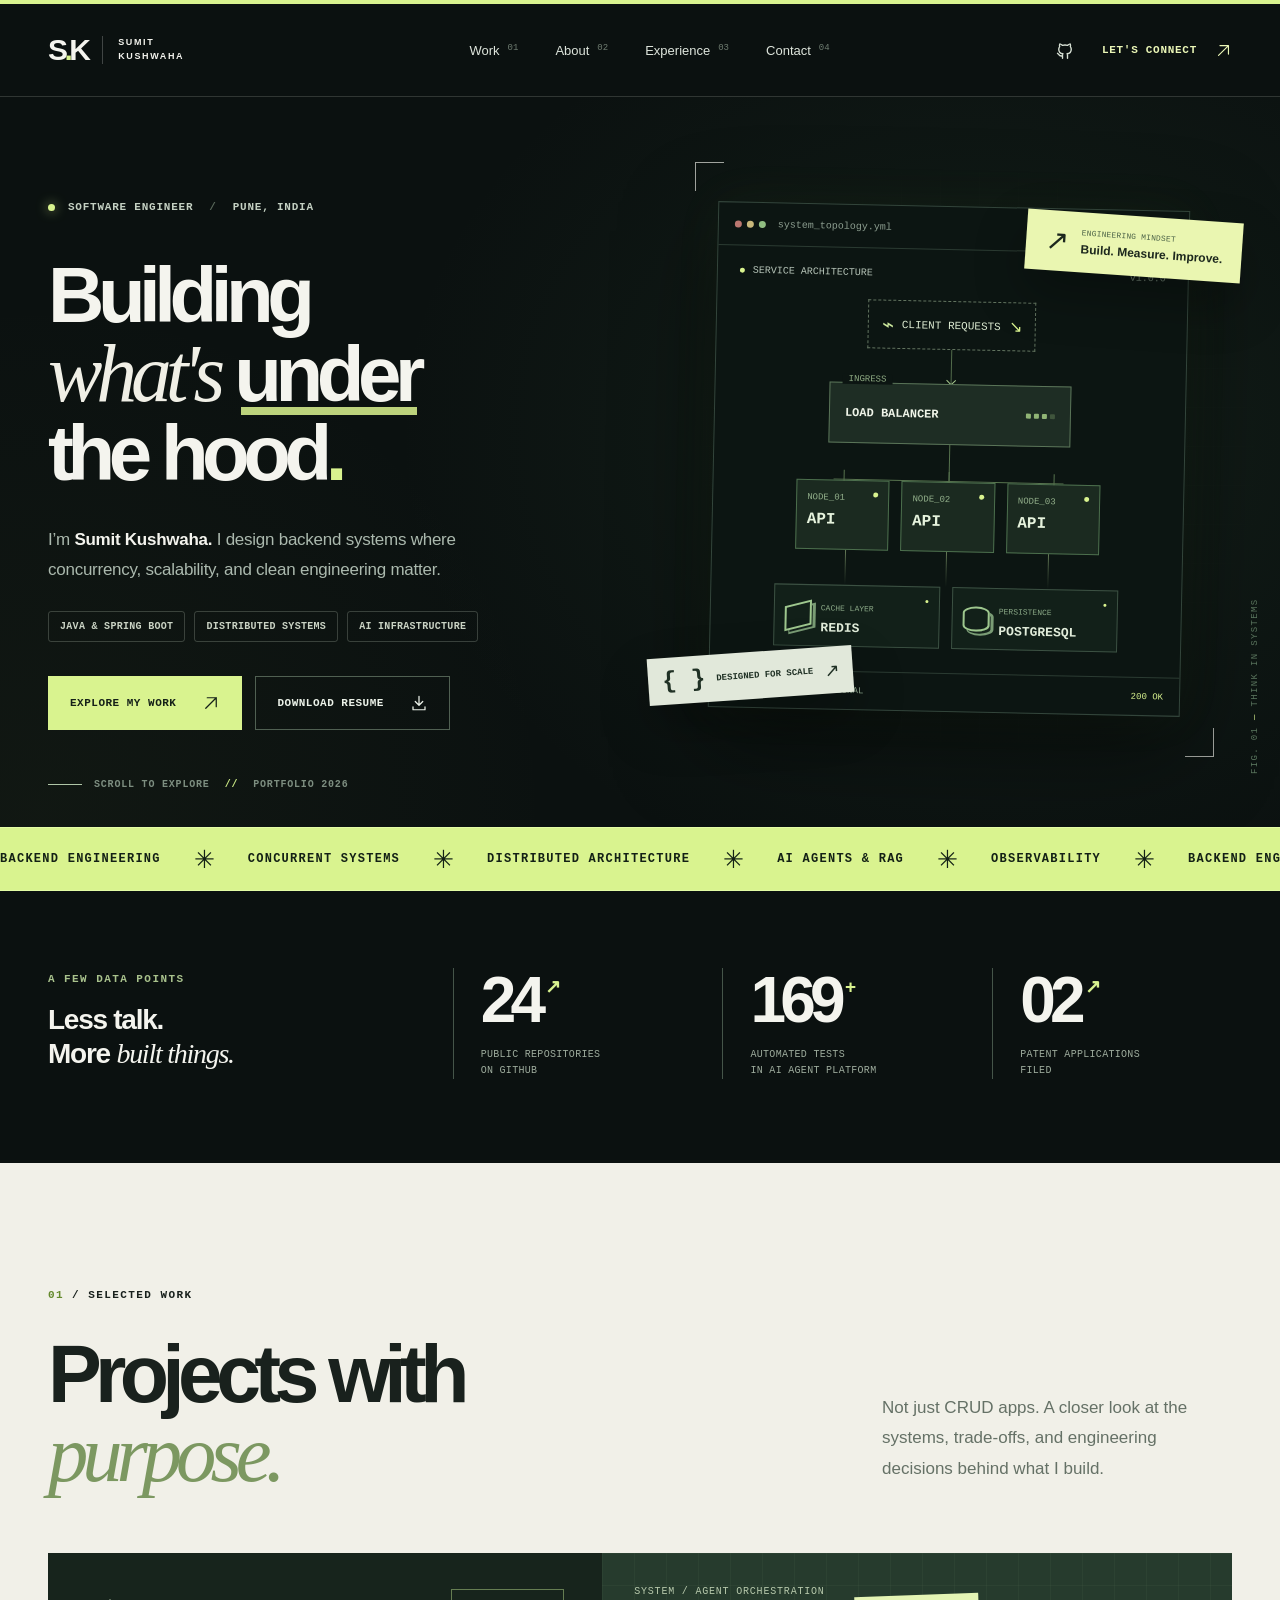
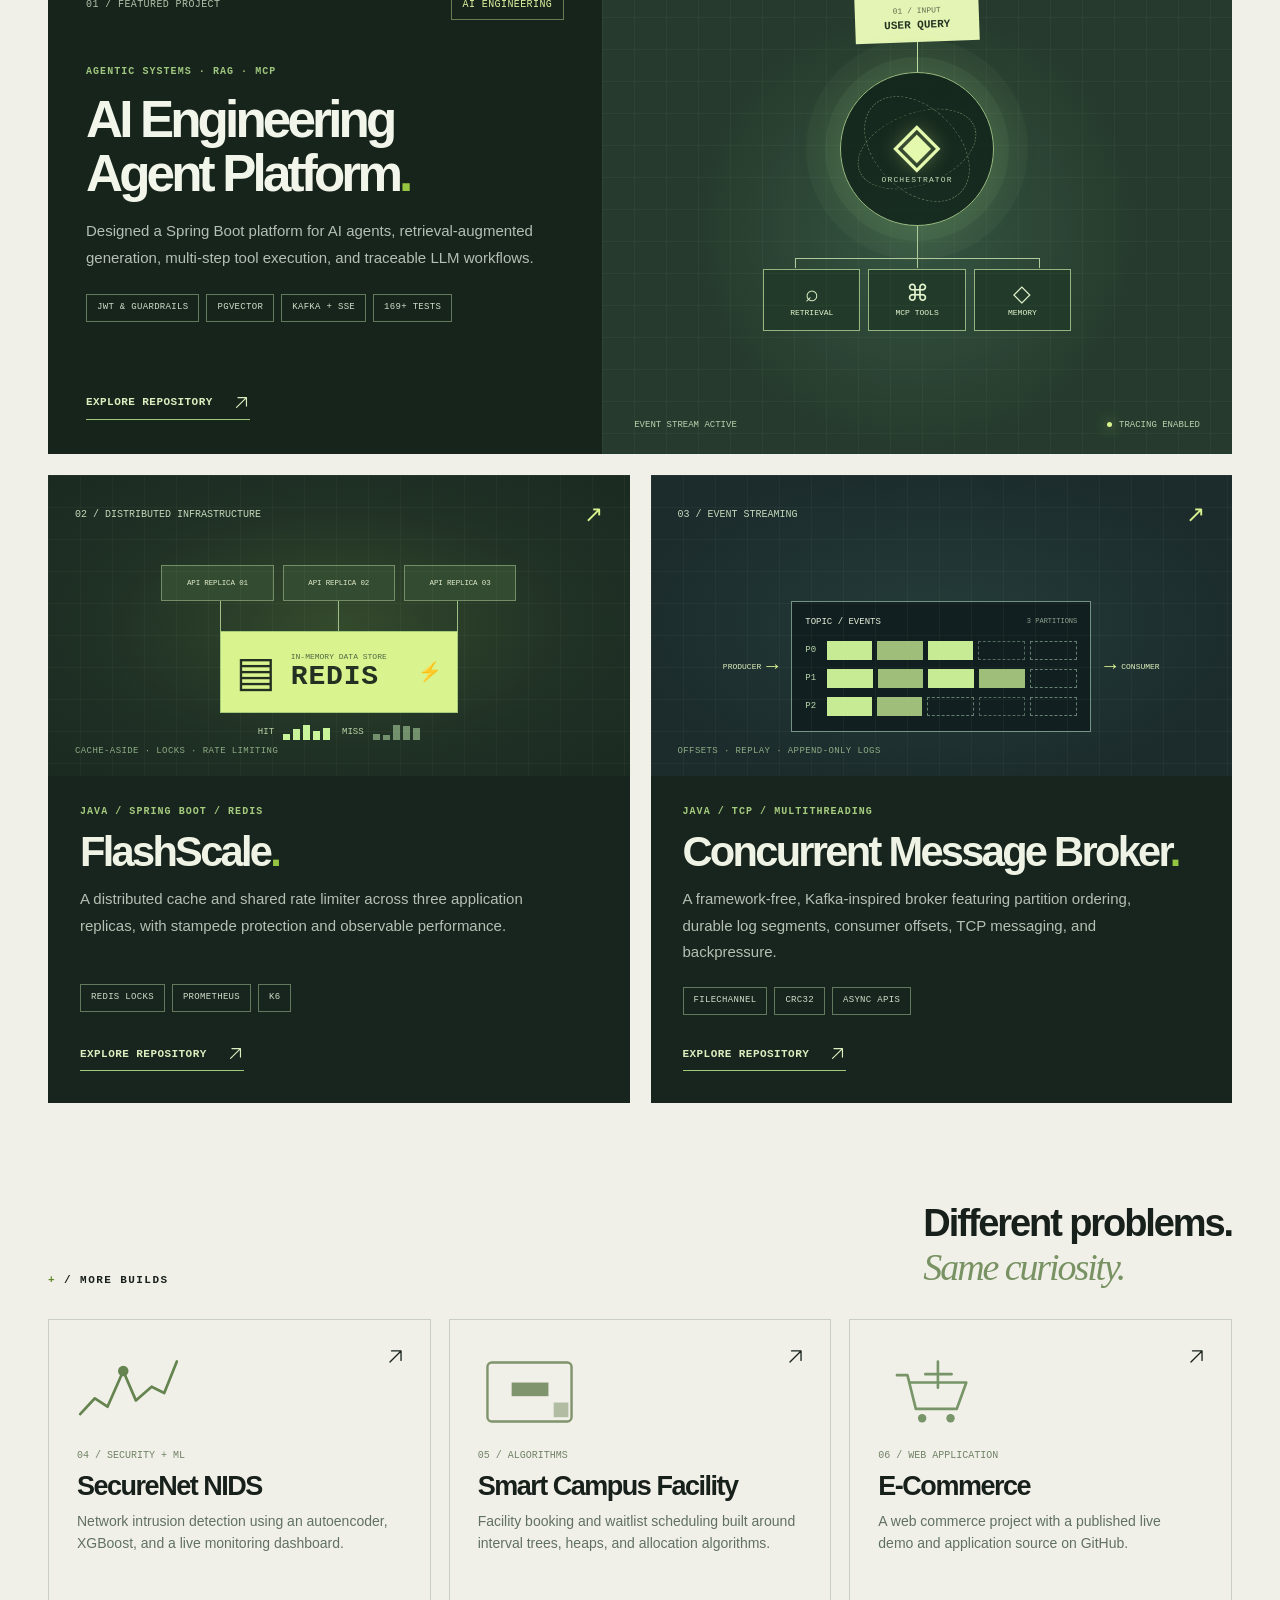
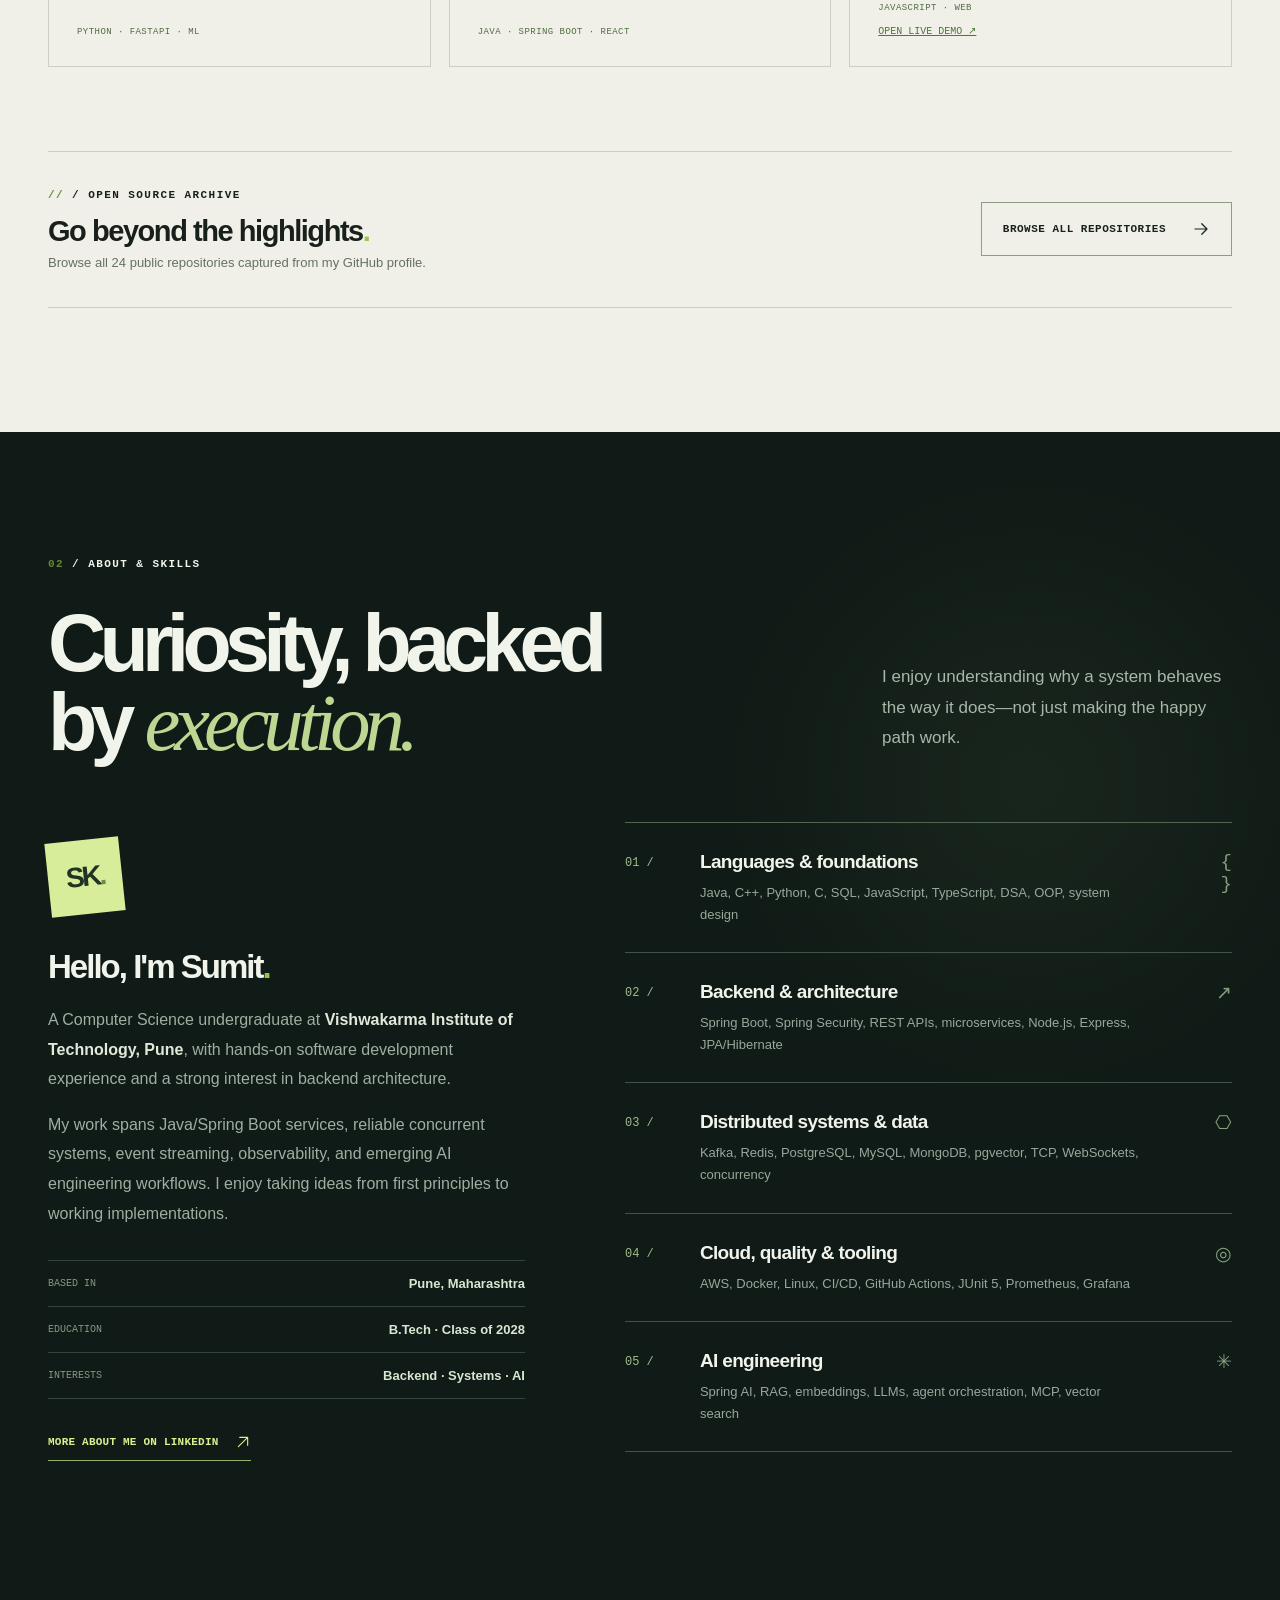
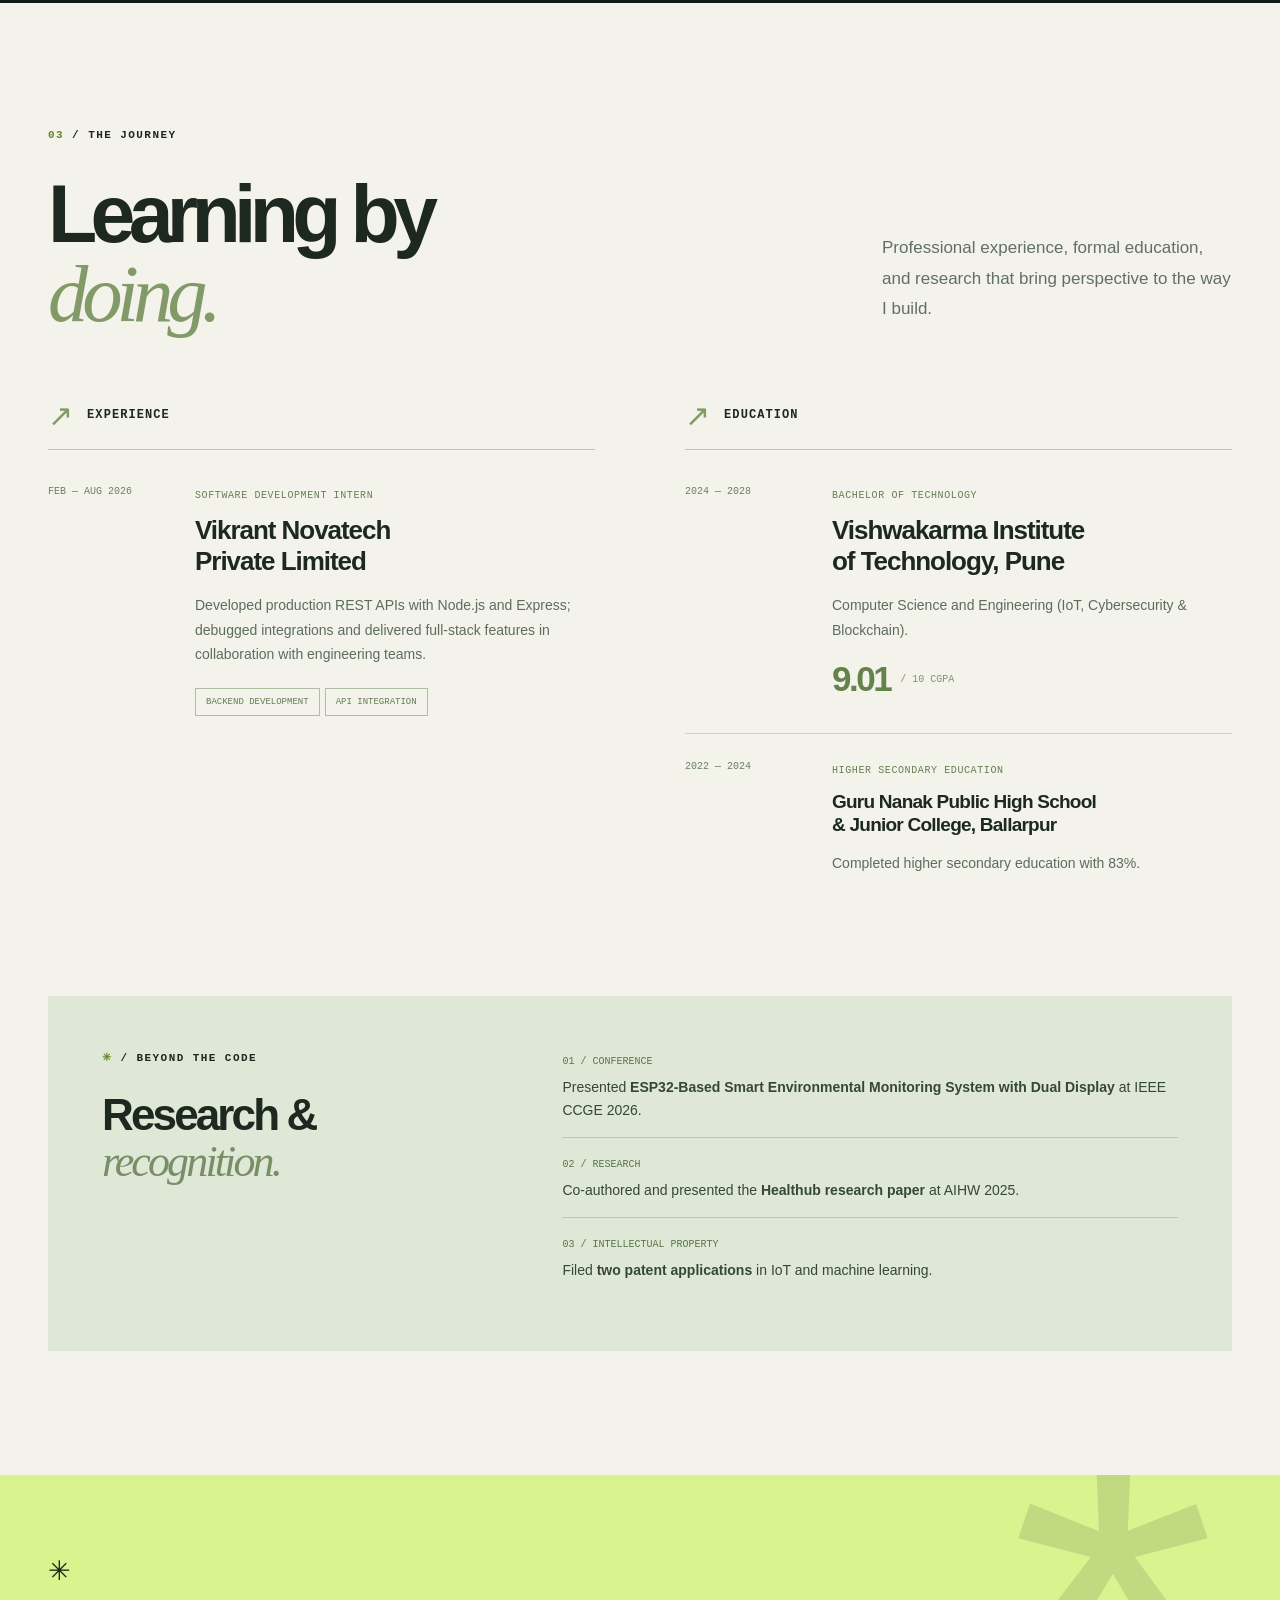
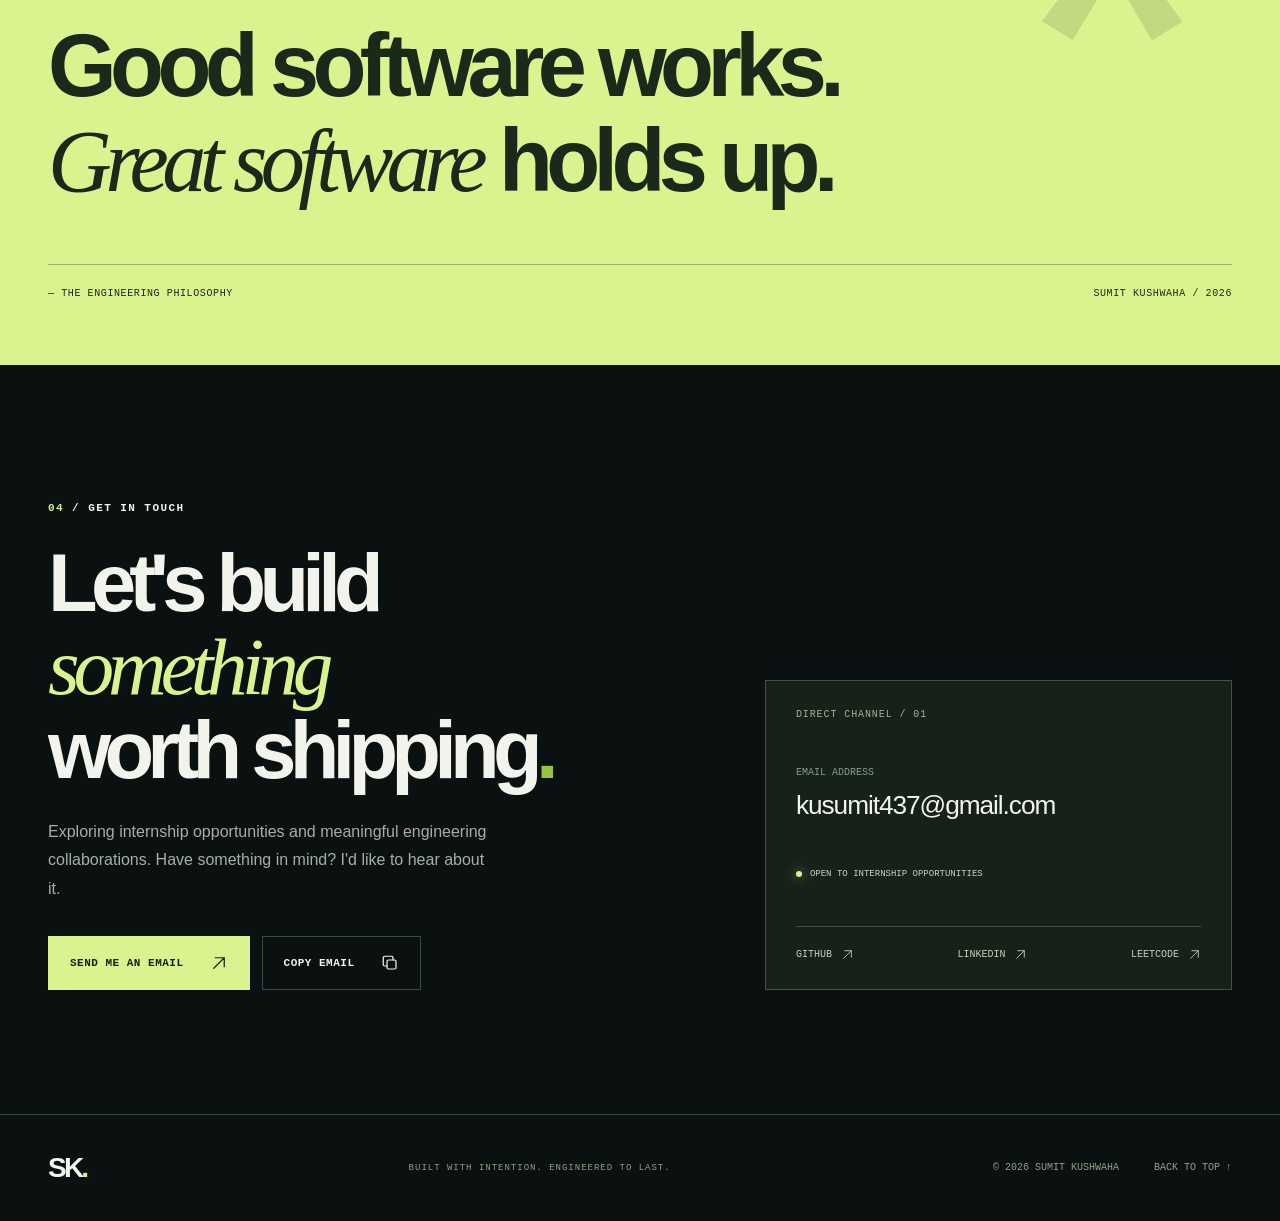
==== index.html @ 1bc66e73 "feat: portfolio added" ====
<!doctype html>
<html lang="en">
<head>
  <meta charset="UTF-8" />
  <meta name="viewport" content="width=device-width, initial-scale=1" />
  <meta name="theme-color" content="#0b1110" />
  <meta name="description" content="Sumit Kushwaha — software engineer focused on Java, Spring Boot, backend engineering, distributed systems, and AI infrastructure. Explore selected projects, experience, and research." />
  <meta name="author" content="Sumit Kushwaha" />
  <meta property="og:type" content="website" />
  <meta property="og:title" content="Sumit Kushwaha | Software Engineer" />
  <meta property="og:description" content="Thoughtful backend engineering. Resilient systems. Real-world projects." />
  <meta property="og:image" content="assets/og-cover.svg" />
  <title>Sumit Kushwaha — Software Engineer & Systems Builder</title>
  <link rel="icon" type="image/svg+xml" href="assets/favicon.svg" />
  <link rel="stylesheet" href="styles.css" />
  <script>document.documentElement.classList.add("js-enabled")</script>
  <script defer src="script.js"></script>
  <script type="application/ld+json">{"@context":"https://schema.org","@type":"Person","name":"Sumit Kushwaha","jobTitle":"Software Engineer","url":"https://github.com/Sumit4374","sameAs":["https://github.com/Sumit4374","https://www.linkedin.com/in/sumit-kushwaha-a97238331","https://leetcode.com/u/SumitKush1323/"],"alumniOf":{"@type":"CollegeOrUniversity","name":"Vishwakarma Institute of Technology"},"knowsAbout":["Java","Spring Boot","Distributed Systems","Apache Kafka","Redis","Backend Engineering","System Design"]}</script>
</head>
<body>
  <svg class="svg-sprite" aria-hidden="true" xmlns="http://www.w3.org/2000/svg">
    <symbol id="icon-arrow-up-right" viewBox="0 0 24 24"><path d="M5 19 19 5M7 5h12v12"/></symbol>
    <symbol id="icon-arrow-right" viewBox="0 0 24 24"><path d="M4 12h16m-7-7 7 7-7 7"/></symbol>
    <symbol id="icon-download" viewBox="0 0 24 24"><path d="M12 3v12m-5-5 5 5 5-5M4 17v4h16v-4"/></symbol>
    <symbol id="icon-github" viewBox="0 0 24 24"><path d="M9 19c-4.3 1.3-4.3-2.3-6-3m12 6v-3.5c0-1 .1-1.4-.5-2 2.4-.3 5-1.2 5-5.5 0-1.2-.4-2.2-1.1-3.1.1-.4.5-1.9-.1-3.2 0 0-1 0-3.3 1.7a11.4 11.4 0 0 0-6 0C6.7 4.7 5.7 4.7 5.7 4.7c-.6 1.3-.2 2.8-.1 3.2A5 5 0 0 0 4.5 11c0 4.3 2.6 5.2 5 5.5-.6.6-.6 1.2-.5 2V22"/></symbol>
    <symbol id="icon-linkedin" viewBox="0 0 24 24"><path d="M4 9v11M4 4v.2M9 20v-11h5v1.5c.8-1.1 1.7-1.7 3-1.7 2.4 0 3 1.5 3 4.2v6h-5v-5c0-1.2-.2-1.8-1.2-1.8S12 14 12 15v5H9Z"/></symbol>
    <symbol id="icon-mail" viewBox="0 0 24 24"><rect x="3" y="5" width="18" height="14" rx="2"/><path d="m4 7 8 6 8-6"/></symbol>
    <symbol id="icon-copy" viewBox="0 0 24 24"><rect x="8" y="8" width="12" height="12" rx="2"/><path d="M16 8V5a2 2 0 0 0-2-2H5a2 2 0 0 0-2 2v9a2 2 0 0 0 2 2h3"/></symbol>
    <symbol id="icon-menu" viewBox="0 0 24 24"><path d="M4 7h16M4 12h16M4 17h16"/></symbol>
    <symbol id="icon-close" viewBox="0 0 24 24"><path d="M5 5 19 19M19 5 5 19"/></symbol>
    <symbol id="icon-search" viewBox="0 0 24 24"><circle cx="11" cy="11" r="7"/><path d="m16 16 5 5"/></symbol>
    <symbol id="icon-check" viewBox="0 0 24 24"><path d="m4 12 5 5L20 6"/></symbol>
    <symbol id="icon-corner" viewBox="0 0 24 24"><path d="M5 5v14h14"/></symbol>
  </svg>

  <a class="skip-link" href="#main">Skip to content</a>
  <div class="topline" aria-hidden="true"></div>
  <header class="site-header" id="top">
    <div class="nav-shell container">
      <a class="brand" href="#top" aria-label="Sumit Kushwaha, homepage"><span class="brand-mark">S<span class="brand-mark-dot">.</span>K</span><span class="brand-divider"></span><span class="brand-name">SUMIT<br/>KUSHWAHA</span></a>
      <nav class="desktop-nav" aria-label="Main navigation">
        <a href="#work">Work <span>01</span></a>
        <a href="#about">About <span>02</span></a>
        <a href="#experience">Experience <span>03</span></a>
        <a href="#contact">Contact <span>04</span></a>
      </nav>
      <div class="header-actions">
        <a class="header-social" href="https://github.com/Sumit4374" target="_blank" rel="noopener noreferrer" aria-label="GitHub profile"><svg><use href="#icon-github"/></svg></a>
        <a class="nav-cta" href="mailto:kusumit437@gmail.com">LET'S CONNECT <svg><use href="#icon-arrow-up-right"/></svg></a>
        <button class="mobile-menu-button" id="menuToggle" aria-controls="mobileNav" aria-expanded="false" aria-label="Open navigation"><svg><use href="#icon-menu"/></svg></button>
      </div>
    </div>
    <nav id="mobileNav" class="mobile-nav" aria-label="Mobile navigation" hidden>
      <a href="#work">Selected Work <span>01</span></a><a href="#about">About & Skills <span>02</span></a><a href="#experience">Experience <span>03</span></a><a href="#contact">Get in Touch <span>04</span></a>
    </nav>
  </header>

  <main id="main">
    <section class="hero section-grid" aria-labelledby="hero-heading">
      <div class="container hero-inner">
        <div class="hero-copy">
          <div class="hero-eyebrow"><span class="signal-dot"></span> SOFTWARE ENGINEER <span class="eyebrow-divider">/</span> PUNE, INDIA</div>
          <h1 id="hero-heading">Building<br/><span class="serif-accent">what's</span> <span class="underlined-word">under</span><br/>the hood<span class="period">.</span></h1>
          <p class="hero-lead">I’m <strong>Sumit Kushwaha.</strong> I design backend systems where concurrency, scalability, and clean engineering matter.</p>
          <div class="hero-tags" aria-label="Specialties"><span>JAVA & SPRING BOOT</span><span>DISTRIBUTED SYSTEMS</span><span>AI INFRASTRUCTURE</span></div>
          <div class="hero-buttons">
            <a href="#work" class="button button-primary">EXPLORE MY WORK <svg><use href="#icon-arrow-up-right"/></svg></a>
            <a href="assets/Sumit_Kushwaha_Resume.pdf" download="Sumit_Kushwaha_Resume.pdf" class="button button-ghost">DOWNLOAD RESUME <svg><use href="#icon-download"/></svg></a>
          </div>
          <div class="hero-bottom"><span class="scroll-line"></span><span>SCROLL TO EXPLORE</span><span class="hero-bottom-slash">//</span><span>PORTFOLIO 2026</span></div>
        </div>
        <div class="hero-visual" aria-label="Illustrated distributed systems topology">
          <div class="visual-aura"></div>
          <div class="visual-grid" aria-hidden="true"></div>
          <div class="diagram-corner diagram-corner-tl"></div><div class="diagram-corner diagram-corner-br"></div>
          <div class="system-window">
            <div class="window-header"><span class="window-dots"><i></i><i></i><i></i></span><span>system_topology.yml</span><span class="window-header-end">● LIVE</span></div>
            <div class="window-subheading"><span><span class="pulse-marker"></span> SERVICE ARCHITECTURE</span><span>v1.0.0</span></div>
            <div class="arch-chart">
              <div class="arch-client"><span class="diagram-icon">⌁</span> CLIENT REQUESTS <span class="arch-client-green">↘</span></div>
              <div class="arch-connector arch-connector-one"><span></span></div>
              <div class="arch-loadbalancer"><span class="small-label">INGRESS</span><strong>LOAD BALANCER</strong><div class="lb-leds"><i></i><i></i><i></i><i></i></div></div>
              <div class="arch-branch"><span class="arch-stem"></span></div>
              <div class="arch-replicas"><div class="arch-replica"><span class="micro-dot"></span><small>NODE_01</small><b>API</b></div><div class="arch-replica"><span class="micro-dot"></span><small>NODE_02</small><b>API</b></div><div class="arch-replica"><span class="micro-dot"></span><small>NODE_03</small><b>API</b></div></div>
              <div class="arch-down"><span></span><span></span><span></span></div>
              <div class="arch-datastores"><div class="arch-store"><span class="store-shape cache-shape"></span><div><small>CACHE LAYER</small><b>REDIS</b></div><span class="store-ok">●</span></div><div class="arch-store"><span class="store-shape db-shape"></span><div><small>PERSISTENCE</small><b>POSTGRESQL</b></div><span class="store-ok">●</span></div></div>
            </div>
            <div class="sys-stats"><span><i></i> ALL SYSTEMS OPERATIONAL</span><span>200 OK</span></div>
          </div>
          <div class="visual-float visual-float-top"><span class="float-signal">↗</span><div><small>ENGINEERING MINDSET</small><strong>Build. Measure. Improve.</strong></div></div>
          <div class="visual-float visual-float-bottom"><span class="code-brackets">{ }</span><span>DESIGNED FOR SCALE</span><span class="tiny-arrow">↗</span></div>
          <div class="visual-side-label">FIG. 01 <span>—</span> THINK IN SYSTEMS</div>
        </div>
      </div>
    </section>

    <section class="ticker" aria-label="Engineering focus areas"><div class="ticker-track"><span>BACKEND ENGINEERING</span><i>✳</i><span>CONCURRENT SYSTEMS</span><i>✳</i><span>DISTRIBUTED ARCHITECTURE</span><i>✳</i><span>AI AGENTS & RAG</span><i>✳</i><span>OBSERVABILITY</span><i>✳</i><span>BACKEND ENGINEERING</span><i>✳</i><span>CONCURRENT SYSTEMS</span><i>✳</i><span>DISTRIBUTED ARCHITECTURE</span><i>✳</i><span>AI AGENTS & RAG</span><i>✳</i><span>OBSERVABILITY</span><i>✳</i></div></section>

    <section class="metrics-section container" aria-label="Engineering highlights">
      <div class="metrics-intro"><span class="small-kicker">A FEW DATA POINTS</span><p>Less talk.<br/>More <em>built things.</em></p></div>
      <div class="metric"><span class="metric-number">24<span>↗</span></span><span class="metric-label">PUBLIC REPOSITORIES<br/>ON GITHUB</span></div>
      <div class="metric"><span class="metric-number">169<span>+</span></span><span class="metric-label">AUTOMATED TESTS<br/>IN AI AGENT PLATFORM</span></div>
      <div class="metric"><span class="metric-number">02<span>↗</span></span><span class="metric-label">PATENT APPLICATIONS<br/>FILED</span></div>
    </section>

    <section id="work" class="work-section section-pad">
      <div class="container">
        <div class="section-heading reveal"><div><p class="kicker"><span>01</span> / SELECTED WORK</p><h2>Projects with<br/><span class="serif-accent">purpose.</span></h2></div><p class="section-description">Not just CRUD apps. A closer look at the systems, trade-offs, and engineering decisions behind what I build.</p></div>
        <div class="featured-projects">
          <article class="project-card project-card-hero reveal">
            <div class="project-story"><div class="project-topline"><span class="project-index">01 / FEATURED PROJECT</span><span class="project-category">AI ENGINEERING</span></div><div><span class="project-mini-title">AGENTIC SYSTEMS · RAG · MCP</span><h3>AI Engineering<br/>Agent Platform<span class="dot">.</span></h3><p>Designed a Spring Boot platform for AI agents, retrieval-augmented generation, multi-step tool execution, and traceable LLM workflows.</p><div class="project-highlights"><span>JWT & GUARDRAILS</span><span>PGVECTOR</span><span>KAFKA + SSE</span><span>169+ TESTS</span></div></div><a class="project-link" href="https://github.com/Sumit4374/AI-Engineering-Agent-Platform" target="_blank" rel="noopener noreferrer">EXPLORE REPOSITORY <svg><use href="#icon-arrow-up-right"/></svg></a></div>
            <div class="project-art ai-art"><span class="art-label">SYSTEM / AGENT ORCHESTRATION</span><div class="agent-diagram"><div class="agent-node agent-input"><span>01 / INPUT</span><strong>USER QUERY</strong></div><div class="agent-vertical"></div><div class="agent-node agent-brain"><div class="agent-orbit orbit-one"></div><div class="agent-orbit orbit-two"></div><div class="agent-core">◈</div><span>ORCHESTRATOR</span></div><div class="agent-branches"><span></span><span></span><span></span></div><div class="agent-tools"><div><span>⌕</span><small>RETRIEVAL</small></div><div><span>⌘</span><small>MCP TOOLS</small></div><div><span>◇</span><small>MEMORY</small></div></div></div><div class="art-bottom"><span>EVENT STREAM ACTIVE</span><span><i class="signal-dot"></i> TRACING ENABLED</span></div></div>
          </article>
          <div class="project-duo">
            <article class="project-card project-card-half reveal"><div class="project-art cache-art"><div class="art-top"><span>02 / DISTRIBUTED INFRASTRUCTURE</span><span>↗</span></div><div class="cache-diagram"><div class="cache-api-line"><span>API REPLICA 01</span><span>API REPLICA 02</span><span>API REPLICA 03</span></div><div class="cache-lines"><span></span><span></span><span></span></div><div class="cache-core"><span class="cache-sigil">▤</span><div><small>IN-MEMORY DATA STORE</small><strong>REDIS</strong></div><span class="cache-bolt">⚡</span></div><div class="cache-metrics"><div><b>HIT</b><span class="small-bars"><i></i><i></i><i></i><i></i><i></i></span></div><div><b>MISS</b><span class="small-bars small-bars-two"><i></i><i></i><i></i><i></i><i></i></span></div></div></div><div class="art-footnote">CACHE-ASIDE · LOCKS · RATE LIMITING</div></div><div class="project-small-body"><p class="project-mini-title">JAVA / SPRING BOOT / REDIS</p><h3>FlashScale<span class="dot">.</span></h3><p>A distributed cache and shared rate limiter across three application replicas, with stampede protection and observable performance.</p><div class="project-highlights"><span>REDIS LOCKS</span><span>PROMETHEUS</span><span>K6</span></div><a class="project-link" href="https://github.com/Sumit4374/FlashScale" target="_blank" rel="noopener noreferrer">EXPLORE REPOSITORY <svg><use href="#icon-arrow-up-right"/></svg></a></div></article>
            <article class="project-card project-card-half reveal"><div class="project-art broker-art"><div class="art-top"><span>03 / EVENT STREAMING</span><span>↗</span></div><div class="broker-diagram"><div class="broker-sender"><span>PRODUCER</span><i>→</i></div><div class="broker-partitions"><div class="part-header">TOPIC / EVENTS <span>3 PARTITIONS</span></div><div class="part-row"><span>P0</span><i></i><i></i><i></i><i class="empty"></i><i class="empty"></i></div><div class="part-row"><span>P1</span><i></i><i></i><i></i><i></i><i class="empty"></i></div><div class="part-row"><span>P2</span><i></i><i></i><i class="empty"></i><i class="empty"></i><i class="empty"></i></div></div><div class="broker-receiver"><i>→</i><span>CONSUMER</span></div></div><div class="art-footnote">OFFSETS · REPLAY · APPEND-ONLY LOGS</div></div><div class="project-small-body"><p class="project-mini-title">JAVA / TCP / MULTITHREADING</p><h3>Concurrent Message Broker<span class="dot">.</span></h3><p>A framework-free, Kafka-inspired broker featuring partition ordering, durable log segments, consumer offsets, TCP messaging, and backpressure.</p><div class="project-highlights"><span>FILECHANNEL</span><span>CRC32</span><span>ASYNC APIS</span></div><a class="project-link" href="https://github.com/Sumit4374/Concurrent-Message-Broker" target="_blank" rel="noopener noreferrer">EXPLORE REPOSITORY <svg><use href="#icon-arrow-up-right"/></svg></a></div></article>
          </div>
        </div>
        <div class="more-projects-head reveal"><p class="kicker"><span>+</span> / MORE BUILDS</p><h3>Different problems.<br/><em>Same curiosity.</em></h3></div>
        <div class="mini-project-grid">
          <a href="https://github.com/Sumit4374/SecureNet-and-NIDS" class="mini-project reveal" target="_blank" rel="noopener noreferrer"><span class="mini-arrow"><svg><use href="#icon-arrow-up-right"/></svg></span><div class="mini-icon mini-icon-nids"><svg viewBox="0 0 98 76" aria-hidden="true"><path d="M3 59 17 44l12 8 15-34 12 28 15-13 12 6 12-30" fill="none" stroke="currentColor" stroke-width="2.6"/><path d="M3 67H96" stroke="currentColor" stroke-opacity=".25"/><circle cx="44" cy="18" r="5" fill="currentColor"/></svg></div><span class="mini-number">04 / SECURITY + ML</span><h4>SecureNet NIDS</h4><p>Network intrusion detection using an autoencoder, XGBoost, and a live monitoring dashboard.</p><span class="mini-tech">PYTHON · FASTAPI · ML</span></a>
          <a href="https://github.com/Sumit4374/Smart_Campus_Facility" class="mini-project reveal" target="_blank" rel="noopener noreferrer"><span class="mini-arrow"><svg><use href="#icon-arrow-up-right"/></svg></span><div class="mini-icon mini-icon-campus"><svg viewBox="0 0 98 76" aria-hidden="true"><rect x="9" y="10" width="80" height="56" rx="4" stroke="currentColor" stroke-width="2.3" fill="none"/><path d="M9 26h80M29 26v40M49 26v40M69 26v40M9 45h80" stroke="currentColor" stroke-opacity=".4"/><rect x="32" y="29" width="35" height="13" fill="currentColor"/><rect x="72" y="48" width="14" height="14" fill="currentColor" opacity=".55"/></svg></div><span class="mini-number">05 / ALGORITHMS</span><h4>Smart Campus Facility</h4><p>Facility booking and waitlist scheduling built around interval trees, heaps, and allocation algorithms.</p><span class="mini-tech">JAVA · SPRING BOOT · REACT</span></a>
          <article class="mini-project reveal"><a href="https://github.com/Sumit4374/E-Commerce" class="mini-arrow" target="_blank" rel="noopener noreferrer" aria-label="E-Commerce source code"><svg><use href="#icon-arrow-up-right"/></svg></a><div class="mini-icon mini-icon-commerce"><svg viewBox="0 0 98 76" aria-hidden="true"><path d="M18 22h10l8 32h39l9-25H31" stroke="currentColor" stroke-width="2.5" fill="none" stroke-linejoin="round"/><circle cx="42" cy="63" r="4" fill="currentColor"/><circle cx="69" cy="63" r="4" fill="currentColor"/><path d="M45 21h25M57 9v25" stroke="currentColor" stroke-width="2.5"/></svg></div><span class="mini-number">06 / WEB APPLICATION</span><h4>E-Commerce</h4><p>A web commerce project with a published live demo and application source on GitHub.</p><span class="mini-tech">JAVASCRIPT · WEB</span><a class="mini-demo" href="https://ecommerce-sooty-three-51.vercel.app" target="_blank" rel="noopener noreferrer">OPEN LIVE DEMO ↗</a></article>
        </div>
        <div class="repo-explorer reveal" id="repositories"><div class="repo-explorer-heading"><div><p class="kicker"><span>//</span> / OPEN SOURCE ARCHIVE</p><h3>Go beyond the highlights<span class="dot">.</span></h3><p>Browse all 24 public repositories captured from my GitHub profile.</p></div><button id="toggleRepos" class="button button-outline" aria-expanded="false" aria-controls="repoDrawer">BROWSE ALL REPOSITORIES <svg><use href="#icon-arrow-right"/></svg></button></div><div id="repoDrawer" class="repo-drawer" hidden><div class="repo-toolbar"><label class="repo-search"><svg><use href="#icon-search"/></svg><input id="repoSearch" type="search" autocomplete="off" placeholder="Search repositories..." aria-label="Search repositories" /></label><div class="repo-filters" role="group" aria-label="Filter repositories by language"><button class="filter-button active" data-filter="all" aria-pressed="true">ALL</button><button class="filter-button" data-filter="Java" aria-pressed="false">JAVA</button><button class="filter-button" data-filter="TypeScript" aria-pressed="false">TYPESCRIPT</button><button class="filter-button" data-filter="other" aria-pressed="false">OTHER</button></div></div><p class="repo-result-count" id="repoCount" aria-live="polite"></p><div id="repoGrid" class="repo-grid"></div><p id="repoEmpty" class="repo-empty" hidden>No repositories match your search.</p></div></div>
      </div>
    </section>

    <section id="about" class="about-section section-pad"><div class="container"><div class="section-heading reveal"><div><p class="kicker"><span>02</span> / ABOUT & SKILLS</p><h2>Curiosity, backed<br/>by <span class="serif-accent">execution.</span></h2></div><p class="section-description">I enjoy understanding why a system behaves the way it does—not just making the happy path work.</p></div><div class="about-grid"><div class="about-intro reveal"><span class="avatar-monogram">SK<span class="monogram-dot">.</span></span><h3>Hello, I'm Sumit<span class="dot">.</span></h3><p>A Computer Science undergraduate at <strong>Vishwakarma Institute of Technology, Pune</strong>, with hands-on software development experience and a strong interest in backend architecture.</p><p>My work spans Java/Spring Boot services, reliable concurrent systems, event streaming, observability, and emerging AI engineering workflows. I enjoy taking ideas from first principles to working implementations.</p><div class="about-facts"><div><span>BASED IN</span><strong>Pune, Maharashtra</strong></div><div><span>EDUCATION</span><strong>B.Tech · Class of 2028</strong></div><div><span>INTERESTS</span><strong>Backend · Systems · AI</strong></div></div><a href="https://www.linkedin.com/in/sumit-kushwaha-a97238331" target="_blank" rel="noopener noreferrer" class="inline-arrow">MORE ABOUT ME ON LINKEDIN <svg><use href="#icon-arrow-up-right"/></svg></a></div><div class="skill-stack reveal"><div class="skill-row"><span class="skill-count">01 /</span><div><h4>Languages & foundations</h4><p>Java, C++, Python, C, SQL, JavaScript, TypeScript, DSA, OOP, system design</p></div><span class="skill-decor">{ }</span></div><div class="skill-row"><span class="skill-count">02 /</span><div><h4>Backend & architecture</h4><p>Spring Boot, Spring Security, REST APIs, microservices, Node.js, Express, JPA/Hibernate</p></div><span class="skill-decor">↗</span></div><div class="skill-row"><span class="skill-count">03 /</span><div><h4>Distributed systems & data</h4><p>Kafka, Redis, PostgreSQL, MySQL, MongoDB, pgvector, TCP, WebSockets, concurrency</p></div><span class="skill-decor">⎔</span></div><div class="skill-row"><span class="skill-count">04 /</span><div><h4>Cloud, quality & tooling</h4><p>AWS, Docker, Linux, CI/CD, GitHub Actions, JUnit 5, Prometheus, Grafana</p></div><span class="skill-decor">◎</span></div><div class="skill-row"><span class="skill-count">05 /</span><div><h4>AI engineering</h4><p>Spring AI, RAG, embeddings, LLMs, agent orchestration, MCP, vector search</p></div><span class="skill-decor">✳</span></div></div></div></div></section>

    <section id="experience" class="experience-section section-pad"><div class="container"><div class="section-heading reveal"><div><p class="kicker"><span>03</span> / THE JOURNEY</p><h2>Learning by<br/><span class="serif-accent">doing.</span></h2></div><p class="section-description">Professional experience, formal education, and research that bring perspective to the way I build.</p></div><div class="journey-grid"><div class="journey-column"><h3 class="journey-heading"><span class="journey-symbol">↗</span> EXPERIENCE</h3><article class="journey-item reveal"><div class="journey-date">FEB — AUG 2026</div><div class="journey-detail"><span class="journey-type">SOFTWARE DEVELOPMENT INTERN</span><h4>Vikrant Novatech<br/>Private Limited</h4><p>Developed production REST APIs with Node.js and Express; debugged integrations and delivered full-stack features in collaboration with engineering teams.</p><span class="journey-tag">BACKEND DEVELOPMENT</span><span class="journey-tag">API INTEGRATION</span></div></article></div><div class="journey-column"><h3 class="journey-heading"><span class="journey-symbol">↗</span> EDUCATION</h3><article class="journey-item reveal"><div class="journey-date">2024 — 2028</div><div class="journey-detail"><span class="journey-type">BACHELOR OF TECHNOLOGY</span><h4>Vishwakarma Institute<br/>of Technology, Pune</h4><p>Computer Science and Engineering (IoT, Cybersecurity & Blockchain).</p><div class="gpa-tag"><strong>9.01</strong><span>/ 10 CGPA</span></div></div></article><article class="journey-item journey-item-secondary reveal"><div class="journey-date">2022 — 2024</div><div class="journey-detail"><span class="journey-type">HIGHER SECONDARY EDUCATION</span><h4>Guru Nanak Public High School<br/>& Junior College, Ballarpur</h4><p>Completed higher secondary education with 83%.</p></div></article></div></div><div class="research-panel reveal"><div><p class="kicker"><span>✳</span> / BEYOND THE CODE</p><h3>Research &<br/><em>recognition.</em></h3></div><div class="research-list"><div><span>01 / CONFERENCE</span><p>Presented <strong>ESP32-Based Smart Environmental Monitoring System with Dual Display</strong> at IEEE CCGE 2026.</p></div><div><span>02 / RESEARCH</span><p>Co-authored and presented the <strong>Healthub research paper</strong> at AIHW 2025.</p></div><div><span>03 / INTELLECTUAL PROPERTY</span><p>Filed <strong>two patent applications</strong> in IoT and machine learning.</p></div></div></div></div></section>

    <section class="closing-statement"><div class="container"><span class="closing-spark">✳</span><p>Good software works.<br/><em>Great software</em> holds up.</p><div class="closing-signature"><span>— THE ENGINEERING PHILOSOPHY</span><span>SUMIT KUSHWAHA / 2026</span></div></div></section>

    <section class="contact-section section-pad" id="contact"><div class="container"><p class="kicker"><span>04</span> / GET IN TOUCH</p><div class="contact-grid"><div><h2>Let's build<br/><span class="serif-accent">something</span><br/>worth shipping<span class="dot">.</span></h2><p>Exploring internship opportunities and meaningful engineering collaborations. Have something in mind? I'd like to hear about it.</p><div class="contact-buttons"><a class="button button-primary" href="mailto:kusumit437@gmail.com?subject=Let's%20connect%20%E2%80%94%20portfolio">SEND ME AN EMAIL <svg><use href="#icon-arrow-up-right"/></svg></a><button id="copyEmail" class="button button-outline" type="button" aria-live="polite">COPY EMAIL <svg><use href="#icon-copy"/></svg></button></div></div><div class="contact-card"><span class="contact-card-top">DIRECT CHANNEL / 01</span><div><small>EMAIL ADDRESS</small><a href="mailto:kusumit437@gmail.com" class="contact-email">kusumit437@gmail.com</a></div><div class="contact-status"><span class="signal-dot"></span> OPEN TO INTERNSHIP OPPORTUNITIES</div><div class="contact-social"><a href="https://github.com/Sumit4374" target="_blank" rel="noopener noreferrer">GITHUB <svg><use href="#icon-arrow-up-right"/></svg></a><a href="https://www.linkedin.com/in/sumit-kushwaha-a97238331" target="_blank" rel="noopener noreferrer">LINKEDIN <svg><use href="#icon-arrow-up-right"/></svg></a><a href="https://leetcode.com/u/SumitKush1323/" target="_blank" rel="noopener noreferrer">LEETCODE <svg><use href="#icon-arrow-up-right"/></svg></a></div></div></div></div></section>
  </main>

  <footer class="footer"><div class="container footer-inner"><a href="#top" class="footer-brand">SK<span>.</span></a><p>BUILT WITH INTENTION. ENGINEERED TO LAST.</p><div class="footer-right"><span>© <span id="year">2026</span> SUMIT KUSHWAHA</span><a href="#top">BACK TO TOP ↑</a></div></div></footer>
  <div class="toast" id="toast" role="status" aria-live="polite"></div>
</body>
</html>
---- styles.css ----
:root{--bg:#0b1110;--bg2:#121a17;--panel:#17221d;--white:#f4f4ee;--cream:#f1f0e8;--ink:#18201c;--muted:#a8b2a9;--line:rgba(229,238,222,.17);--accent:#d9f38f;--accent-strong:#e5fa9d;--serif:Georgia,'Times New Roman',serif;--sans:'Inter Display','Inter',Arial,sans-serif;--mono:'SFMono-Regular',Consolas,'Liberation Mono',monospace}
*,*::before,*::after{box-sizing:border-box}
html{scroll-behavior:smooth;scroll-padding-top:90px}
body{margin:0;background:var(--bg);color:var(--white);font-family:var(--sans);-webkit-font-smoothing:antialiased;overflow-x:hidden}
body.menu-open{overflow:hidden}
a{color:inherit;text-decoration:none}button,input{font:inherit}button{cursor:pointer}button:focus-visible,a:focus-visible,input:focus-visible{outline:3px solid #c6e87e;outline-offset:4px}button:disabled{opacity:.5}::selection{background:var(--accent);color:var(--ink)}img{max-width:100%;display:block}.svg-sprite{position:absolute;width:0;height:0;overflow:hidden}.container{width:min(100% - 96px,1376px);margin-inline:auto}.topline{height:4px;background:var(--accent)}.skip-link{position:absolute;top:-90px;left:10px;background:var(--accent);color:var(--ink);padding:14px;z-index:99}.skip-link:focus{top:10px}.kicker,.small-kicker{font:600 11px/1.5 var(--mono);letter-spacing:.13em}.kicker span{color:#64892c}.dot,.period{color:#95c642}.serif-accent{font-family:var(--serif);font-style:italic;font-weight:400;letter-spacing:-.075em}.section-pad{padding:124px 0}.section-heading{display:flex;align-items:end;justify-content:space-between;gap:56px;margin-bottom:60px}.section-heading h2{font-size:clamp(56px,6.3vw,103px);letter-spacing:-.083em;line-height:.98;margin:31px 0 0;font-weight:650}.section-description{max-width:350px;font-size:17px;line-height:1.8;margin:0 0 8px;font-weight:400}.section-heading .kicker{margin:0}.signal-dot{display:inline-block;flex-shrink:0;width:8px;height:8px;border-radius:50%;background:var(--accent);box-shadow:0 0 12px rgba(217,243,143,.7);animation:breathe 2.4s infinite}@keyframes breathe{50%{opacity:.55;box-shadow:0 0 0 rgba(217,243,143,0)}}svg{width:20px;height:20px;fill:none;stroke:currentColor;stroke-width:1.65;stroke-linecap:round;stroke-linejoin:round}
/* Navigation */
.site-header{position:relative;z-index:40;background:rgba(11,17,16,.95);border-bottom:1px solid var(--line)}.nav-shell{height:92px;display:flex;align-items:center;justify-content:space-between}.brand{display:inline-flex;align-items:center;gap:15px}.brand-mark{font-size:30px;font-weight:780;letter-spacing:-.12em;line-height:1}.brand-mark-dot{color:var(--accent)}.brand-divider{height:28px;width:1px;background:rgba(255,255,255,.22)}.brand-name{font-size:9px;line-height:1.55;letter-spacing:.18em;font-weight:700}.desktop-nav{display:flex;gap:37px;align-items:center;margin-left:60px}.desktop-nav>a{color:#dee5dc;display:flex;gap:8px;font-size:13px;transition:color .2s}.desktop-nav>a:hover,.desktop-nav>a:focus-visible{color:var(--accent)}.desktop-nav span{font:9px var(--mono);color:#6e7c70}.header-actions{display:flex;align-items:center;gap:27px}.header-social{display:grid;place-items:center;color:#d7e0d4}.header-social:hover{color:var(--accent)}.nav-cta{display:flex;align-items:center;gap:18px;color:#eaf6b6;font:700 11px var(--mono);letter-spacing:.065em}.nav-cta svg{width:17px;height:17px}.mobile-menu-button{display:none;align-items:center;justify-content:center;border:1px solid var(--line);background:none;color:var(--white);width:43px;height:43px}.mobile-nav{padding:10px 24px 25px;background:#0e1713;border-top:1px solid var(--line)}.mobile-nav:not([hidden]){display:flex;flex-direction:column}.mobile-nav>a{display:flex;align-items:center;justify-content:space-between;padding:18px 8px;border-bottom:1px solid var(--line);font-size:19px}.mobile-nav span{font:12px var(--mono);color:var(--accent)}
/* Hero */
.hero{min-height:730px;position:relative;isolation:isolate;overflow:hidden}.hero:before{content:'';position:absolute;inset:0;pointer-events:none;background:radial-gradient(ellipse 46% 65% at 77% 46%,rgba(69,116,79,.14),transparent),radial-gradient(circle at 3% 98%,rgba(119,135,64,.055),transparent 36%)}.hero-inner{min-height:730px;display:grid;grid-template-columns:1.06fr 1fr;align-items:stretch;gap:20px}.hero-copy{position:relative;z-index:2;display:flex;flex-direction:column;padding:104px 0 37px}.hero-eyebrow{display:flex;align-items:center;gap:13px;font:600 11px var(--mono);letter-spacing:.07em;color:#c4d0c2}.hero-eyebrow .signal-dot{width:7px;height:7px}.eyebrow-divider{color:#59685a;margin:0 3px}.hero h1{margin:44px -80px 0 0;font-weight:740;font-size:clamp(63px,6.1vw,108px);line-height:.99;letter-spacing:-.083em;white-space:nowrap}.hero h1 .serif-accent{font-size:1.045em;color:#f0efe6}.underlined-word{position:relative;z-index:0}.underlined-word:after{content:'';position:absolute;height:8px;background:var(--accent);left:7px;bottom:3px;right:2px;z-index:-1;opacity:.86}.period{color:var(--accent)}.hero-lead{max-width:490px;margin:33px 0 0;color:#abb9ae;font-size:17px;line-height:1.75;letter-spacing:-.015em}.hero-lead strong{color:var(--white);font-weight:700}.hero-tags{display:flex;flex-wrap:wrap;gap:9px;margin:26px 0 34px}.hero-tags span{font:600 10px var(--mono);letter-spacing:.03em;color:#cad3c4;border:1px solid rgba(220,234,215,.21);border-radius:3px;padding:9px 11px}.hero-buttons{display:flex;align-items:center;gap:13px;flex-wrap:wrap}.button{min-height:54px;display:inline-flex;align-items:center;justify-content:center;gap:26px;padding:0 21px;font:700 11px var(--mono);letter-spacing:.045em;border:1px solid transparent;transition:transform .2s,background .2s,color .2s,border-color .2s;white-space:nowrap}.button:hover{transform:translateY(-3px)}.button svg{width:18px;height:18px}.button-primary{background:var(--accent);color:#152018}.button-primary:hover{background:#efffc0}.button-ghost{border-color:#506052;background:transparent;color:#ecf2e9}.button-ghost:hover{border-color:var(--accent);color:var(--accent)}.button-outline{background:transparent;border-color:#394c42;color:inherit}.button-outline:hover{border-color:#789b4a}.hero-bottom{display:flex;align-items:center;gap:12px;margin-top:auto;padding-top:40px;font:600 10px var(--mono);color:#7d8e80;letter-spacing:.08em}.scroll-line{height:1px;width:34px;background:#b0c6a8}.hero-bottom-slash{color:#cbe985;margin:0 3px}.hero-visual{position:relative;display:flex;justify-content:center;align-items:center;padding:55px 0 62px;min-width:0}.visual-aura{position:absolute;width:95%;aspect-ratio:1;max-width:690px;border-radius:50%;background:radial-gradient(circle,rgba(119,177,104,.1),transparent 65%)}.visual-grid{position:absolute;inset:37px -55px 45px 0;opacity:.32;background-image:linear-gradient(to right,rgba(204,230,185,.09) 1px,transparent 1px),linear-gradient(to bottom,rgba(204,230,185,.09) 1px,transparent 1px);background-size:39px 39px;mask-image:radial-gradient(ellipse,black,transparent 76%)}.diagram-corner{position:absolute;width:29px;height:29px;border-color:#698e58;opacity:.65}.diagram-corner-tl{top:65px;left:28px;border-top:1px solid;border-left:1px solid}.diagram-corner-br{bottom:70px;right:18px;border-bottom:1px solid;border-right:1px solid}.system-window{width:min(100%,472px);z-index:2;border:1px solid #33453b;background:#0c1512;box-shadow:0 30px 90px rgba(0,0,0,.5),0 0 50px rgba(146,213,100,.06);transform:rotate(1.2deg)}.window-header{height:43px;border-bottom:1px solid #2b3b32;display:flex;align-items:center;gap:12px;padding:0 16px;color:#8d9e90;font:10px var(--mono)}.window-dots{display:flex;gap:5px}.window-dots i{width:7px;height:7px;background:#5a6a5c;border-radius:50%}.window-dots i:first-child{background:#bb7770}.window-dots i:nth-child(2){background:#c9b87b}.window-dots i:nth-child(3){background:#90bd81}.window-header-end{margin-left:auto;color:#ccea98;font-size:9px}.window-subheading{padding:19px 22px 9px;display:flex;align-items:center;justify-content:space-between;color:#b6c4b8;font:10px var(--mono)}.window-subheading>span:first-child{display:flex;align-items:center;gap:8px}.window-subheading>span:last-child{color:#637266}.pulse-marker{width:5px;height:5px;background:var(--accent);border-radius:50%}.arch-chart{margin:12px auto 0;max-width:350px;display:flex;flex-direction:column;align-items:center}.arch-client{min-width:164px;display:flex;align-items:center;justify-content:center;gap:8px;border:1px dashed #61735f;color:#dcead1;font:11px var(--mono);padding:11px 13px}.diagram-icon{font-size:20px;color:#cbe89d}.arch-client-green{color:var(--accent);font-size:16px}.arch-connector-one{height:34px;width:1px;background:#526b4b;position:relative}.arch-connector-one span{position:absolute;bottom:0;left:-3px;width:7px;height:7px;border-right:1px solid #a6c78e;border-bottom:1px solid #a6c78e;transform:rotate(45deg)}.arch-loadbalancer{background:#1e2d24;border:1px solid #5a7458;min-width:242px;height:61px;padding:9px 15px;display:flex;align-items:center;justify-content:space-between;position:relative}.arch-loadbalancer strong{font:700 12px var(--mono);color:#f0f5e9}.small-label{position:absolute;top:-9px;left:12px;font:9px var(--mono);background:#0c1512;padding:0 6px;color:#8fab83}.lb-leds{display:flex;gap:3px}.lb-leds i{height:5px;width:5px;background:#90b475;border-radius:1px}.lb-leds i:last-child{opacity:.3}.arch-branch{height:37px;position:relative;width:230px;border-bottom:1px solid #57734e}.arch-stem{position:absolute;left:50%;top:0;height:100%;width:1px;background:#57734e}.arch-replicas{display:grid;grid-template-columns:repeat(3,1fr);gap:12px;width:304px;margin-top:0}.arch-replica{border:1px solid #4c6f4d;background:#1b2a20;padding:12px 10px 13px;position:relative;display:flex;flex-direction:column;gap:8px;min-height:70px}.arch-replica:before{content:'';width:1px;height:11px;background:#57734e;position:absolute;top:-11px;left:50%}.arch-replica small{font:9px var(--mono);color:#93b08b}.arch-replica b{font:800 16px var(--mono);color:#e6f3dd}.micro-dot{position:absolute;top:11px;right:10px;background:var(--accent);height:5px;width:5px;border-radius:50%}.arch-down{width:304px;display:flex;justify-content:space-around;height:35px}.arch-down span{display:block;height:35px;width:1px;background:linear-gradient(#657a57,transparent)}.arch-datastores{display:grid;grid-template-columns:1fr 1fr;gap:12px;width:344px;margin-bottom:24px}.arch-store{height:62px;display:flex;align-items:center;gap:9px;border:1px solid #3c5143;background:#122019;padding:10px;position:relative}.arch-store small{font:8px var(--mono);color:#8caa88;white-space:nowrap}.arch-store b{font:700 13px var(--mono);display:block;color:#e1ecda;margin-top:6px}.store-shape{width:27px;height:25px;flex-shrink:0;border:2px solid #9ec78e;transform:skewY(-15deg);box-shadow:3px 4px 0 -2px #14231b,4px 4px #7a9c75}.db-shape{border-radius:50% / 25%;transform:none}.store-ok{position:absolute;color:var(--accent);font-size:7px;right:10px;top:10px}.sys-stats{border-top:1px solid #2b3b32;height:38px;padding:0 16px;display:flex;justify-content:space-between;align-items:center;font:9px var(--mono);color:#94ad94}.sys-stats>span:first-child{display:flex;gap:8px;align-items:center}.sys-stats i{display:inline-block;width:6px;height:6px;background:#b1d888;border-radius:50%}.sys-stats>span:last-child{color:var(--accent)}.visual-float{position:absolute;z-index:3;background:#eaf6b1;box-shadow:0 22px 50px rgba(0,0,0,.28);color:#1c271d}.visual-float-top{top:119px;right:-10px;display:flex;align-items:center;gap:13px;padding:16px 19px;transform:rotate(4deg)}.float-signal{font-size:28px;line-height:1}.visual-float small{font:8px var(--mono);letter-spacing:.02em;display:block;color:#4d6448}.visual-float strong{font-size:12px;display:block;margin-top:5px}.visual-float-bottom{bottom:128px;left:-19px;padding:10px 14px;display:flex;align-items:center;gap:11px;background:#e1e8da;color:#203125;transform:rotate(-4deg)}.code-brackets{font:800 24px var(--mono)}.visual-float-bottom>span:nth-child(2){font:700 9px var(--mono)}.tiny-arrow{font-size:18px}.visual-side-label{position:absolute;right:-28px;bottom:53px;transform:rotate(-90deg) translateX(100%);transform-origin:right bottom;color:#5b775f;font:9px var(--mono);letter-spacing:.15em}.visual-side-label span{color:var(--accent)}
/* ticker & stats */
.ticker{height:64px;display:flex;align-items:center;background:var(--accent);color:#132015;overflow:hidden;border-block:1px solid #e3fca5}.ticker-track{display:flex;align-items:center;white-space:nowrap;gap:33px;animation:marquee 45s linear infinite;width:max-content}.ticker-track span{font:800 12px var(--mono);letter-spacing:.105em}.ticker-track i{font-size:25px;font-style:normal;line-height:1}@keyframes marquee{to{transform:translateX(-50%)}}.metrics-section{display:grid;grid-template-columns:1.25fr repeat(3,.8fr);gap:30px;padding-top:77px;padding-bottom:84px;align-items:end}.metrics-intro{align-self:start}.metrics-intro .small-kicker{color:#a8c18c}.metrics-intro p{font-size:28px;line-height:1.23;letter-spacing:-.045em;margin:15px 0 0;font-weight:570}.metrics-intro em{font-family:var(--serif);font-weight:400}.metric{border-left:1px solid #455549;padding:0 0 0 27px;min-height:100px}.metric-number{font-weight:650;font-size:clamp(49px,5vw,74px);letter-spacing:-.09em;line-height:1;display:block;white-space:nowrap}.metric-number span{font-size:19px;color:var(--accent);vertical-align:top;letter-spacing:-.03em;margin:9px 0 0 5px;display:inline-block}.metric-label{font:10px/1.6 var(--mono);color:#9eac9d;letter-spacing:.03em;display:block;margin-top:15px}
/* Work */
.work-section{background:var(--cream);color:var(--ink)}.work-section .section-description{color:#657166}.work-section .section-heading h2{color:#19211d}.work-section .serif-accent{color:#7c9861}.featured-projects{display:grid;gap:21px}.project-card{overflow:hidden}.project-card-hero{display:grid;grid-template-columns:.88fr 1fr;min-height:501px;background:#17241c;color:#f2f5e9}.project-story{padding:36px 38px 34px;display:flex;flex-direction:column;justify-content:space-between;min-width:0}.project-topline{display:flex;justify-content:space-between;align-items:center;gap:16px;color:#afc0a8;font:10px var(--mono);letter-spacing:.04em}.project-category{color:#dff39f;border:1px solid #657d51;padding:9px 11px}.project-mini-title{color:#9fc67e;font:700 10px var(--mono);letter-spacing:.105em;display:block}.project-story h3{font-size:clamp(40px,4vw,62px);letter-spacing:-.075em;line-height:1.06;margin:16px 0 17px;font-weight:650}.project-story p,.project-small-body>p:not(.project-mini-title){font-size:15px;line-height:1.76;color:#b5c0b4;max-width:490px;margin:0}.project-highlights{display:flex;flex-wrap:wrap;gap:7px;margin-top:23px}.project-highlights span{font:9px/1.1 var(--mono);border:1px solid #63795c;color:#d0ddc9;padding:8px 10px;letter-spacing:.035em}.project-link{font:700 11px var(--mono);letter-spacing:.04em;display:inline-flex;gap:20px;align-items:center;align-self:flex-start;margin-top:25px;padding-bottom:8px;border-bottom:1px solid #9fca78;color:#dcedbf;transition:gap .2s}.project-link:hover{gap:29px}.project-link svg{width:17px;height:17px}.project-art{position:relative;overflow:hidden}.ai-art{background:radial-gradient(circle at 50% 55%,#365543,transparent 52%),#263b2d;min-height:475px;isolation:isolate}.ai-art:before,.cache-art:before,.broker-art:before{content:'';position:absolute;inset:0;opacity:.2;background-image:linear-gradient(to right,rgba(219,245,181,.19) 1px,transparent 1px),linear-gradient(to bottom,rgba(219,245,181,.19) 1px,transparent 1px);background-size:32px 32px;pointer-events:none}.art-label{position:absolute;top:33px;left:32px;font:10px var(--mono);color:#b7c9ac;letter-spacing:.08em}.agent-diagram{height:390px;display:flex;flex-direction:column;align-items:center;justify-content:center;padding-top:30px}.agent-node{display:flex;align-items:center;flex-direction:column}.agent-input{font:9px var(--mono);background:#e4f4b4;color:#253323;padding:11px 29px;transform:rotate(-2deg)}.agent-input span{font-size:8px;opacity:.7;margin-bottom:4px}.agent-input strong{font-size:11px}.agent-vertical{height:30px;width:1px;background:#c0dea4}.agent-brain{width:154px;height:154px;border-radius:50%;border:1px solid #9abb80;position:relative;justify-content:center;background:rgba(14,31,22,.75);box-shadow:0 0 0 15px rgba(167,219,136,.06),0 0 0 34px rgba(167,219,136,.04),0 0 45px rgba(134,190,108,.19)}.agent-orbit{border:1px dashed rgba(220,246,182,.38);position:absolute;inset:14px;border-radius:50%;transform:rotate(-21deg) scaleY(.58)}.orbit-two{transform:rotate(45deg) scaleY(.67)}.agent-core{font-size:62px;line-height:1;color:#e4f8ae;text-shadow:0 0 18px rgba(217,243,143,.38)}.agent-brain>span{font:8px var(--mono);letter-spacing:.14em;color:#c5dbb7}.agent-branches{height:33px;width:245px;position:relative;border-bottom:1px solid #b0ca99}.agent-branches:before{content:'';position:absolute;left:50%;top:0;width:1px;height:100%;background:#b0ca99}.agent-branches span{position:absolute;bottom:-10px;height:10px;width:1px;background:#b0ca99}.agent-branches span:first-child{left:0}.agent-branches span:nth-child(2){left:50%}.agent-branches span:last-child{right:0}.agent-tools{width:308px;display:grid;grid-template-columns:repeat(3,1fr);gap:8px;margin-top:10px}.agent-tools>div{border:1px solid #94b580;background:#213a29;height:62px;display:flex;flex-direction:column;justify-content:center;align-items:center;color:#e4f4ce;gap:3px}.agent-tools span{font-size:23px;line-height:1}.agent-tools small{font:8px var(--mono)}.art-bottom{position:absolute;bottom:24px;left:32px;right:32px;display:flex;justify-content:space-between;color:#bbd1af;font:9px var(--mono)}.art-bottom>span:last-child{display:flex;align-items:center;gap:7px}.art-bottom .signal-dot{width:5px;height:5px}.project-duo{display:grid;grid-template-columns:1fr 1fr;gap:21px}.project-card-half{background:#18251e;color:#eef3e5;display:flex;flex-direction:column}.project-card-half .project-art{height:301px;flex-shrink:0}.cache-art{background:radial-gradient(ellipse at center,#344a2c,#1f3025 60%,#1a2a21);padding:26px 27px 18px}.art-top{position:relative;z-index:2;display:flex;justify-content:space-between;align-items:center;font:10px var(--mono);color:#c2d7b8}.art-top span:last-child{font-size:23px;color:var(--accent)}.cache-diagram{max-width:355px;margin:36px auto 0}.cache-api-line{display:flex;gap:9px;justify-content:space-between}.cache-api-line span{flex:1;text-align:center;font:7.5px var(--mono);letter-spacing:-.02em;color:#e1edcc;background:#334b30;border:1px solid #738d66;padding:13px 4px}.cache-lines{height:30px;display:flex;justify-content:space-around}.cache-lines span{width:1px;height:100%;background:#9fbe88}.cache-core{height:82px;max-width:238px;margin:auto;border:1px solid #a3cb7a;background:#d9f38f;color:#223021;display:flex;gap:15px;align-items:center;padding:13px 15px}.cache-sigil{font-size:42px;line-height:1}.cache-core small{font:8px var(--mono);display:block;color:#506a44}.cache-core strong{font:800 28px var(--mono);letter-spacing:.03em}.cache-bolt{font-size:19px;margin-left:auto}.cache-metrics{display:flex;gap:12px;justify-content:center;margin-top:12px}.cache-metrics>div{display:flex;align-items:center;gap:9px}.cache-metrics b{font:9px var(--mono);color:#b9d5a8}.small-bars{height:15px;display:flex;align-items:flex-end;gap:3px}.small-bars i{width:7px;height:6px;background:#c9f49a}.small-bars i:nth-child(2){height:11px}.small-bars i:nth-child(3){height:15px}.small-bars i:nth-child(4){height:9px}.small-bars i:nth-child(5){height:12px}.small-bars-two i{background:#71906b}.small-bars-two i:nth-child(2){height:5px}.small-bars-two i:nth-child(4){height:14px}.art-footnote{position:absolute;bottom:20px;left:27px;font:9px var(--mono);color:#8dab84;letter-spacing:.045em}.broker-art{background:radial-gradient(ellipse at center,#243c39,#1c2c2d 75%);padding:26px 27px 18px}.broker-diagram{display:flex;justify-content:center;align-items:center;margin:72px auto 0;gap:13px}.broker-sender,.broker-receiver{display:flex;align-items:center;gap:5px;color:#def0bc;font:8px var(--mono)}.broker-sender i,.broker-receiver i{font-size:20px;color:var(--accent);font-style:normal}.broker-partitions{flex:1;max-width:300px;min-width:0;background:#121f20;border:1px solid #719285;padding:15px 13px}.part-header{display:flex;justify-content:space-between;gap:6px;font:9px var(--mono);margin-bottom:14px;color:#e4eeda;white-space:nowrap}.part-header span{color:#8ca591;font-size:7px}.part-row{display:flex;align-items:center;gap:5px;margin-top:9px}.part-row span{font:9px var(--mono);color:#b9d8ac;width:17px;flex-shrink:0}.part-row i{flex:1;height:19px;background:#c6eb94;min-width:5px}.part-row i:nth-of-type(even){opacity:.78}.part-row i.empty{background:transparent;border:1px dashed #648070}.project-small-body{padding:30px 32px 32px;display:flex;flex-direction:column;flex:1}.project-small-body .project-mini-title{margin:0;color:#a5cb7e}.project-small-body h3{font-size:clamp(37px,3.25vw,50px);letter-spacing:-.065em;line-height:1;margin:14px 0 14px;font-weight:650}.project-small-body>p:not(.project-mini-title){max-width:485px;min-height:76px}.project-small-body .project-highlights{margin-top:22px}.project-small-body .project-link{margin-top:auto;padding-top:30px}.more-projects-head{display:flex;align-items:end;justify-content:space-between;margin:100px 0 30px}.more-projects-head .kicker{margin:0}.more-projects-head h3{font-size:38px;line-height:1.1;letter-spacing:-.055em;margin:0;font-weight:650}.more-projects-head h3 em{font:italic 38px var(--serif);color:#789263}.mini-project-grid{display:grid;grid-template-columns:repeat(3,1fr);gap:18px}.mini-project{display:flex;flex-direction:column;border:1px solid #c9cfc2;padding:29px 28px;min-height:348px;position:relative;transition:background .22s,transform .22s,border .22s}.mini-project:hover{background:#e7ebdd;transform:translateY(-5px);border-color:#95ad7b}.mini-arrow{position:absolute;right:25px;top:27px}.mini-arrow svg{width:19px;height:19px}.mini-icon{height:101px;display:flex;align-items:flex-start;justify-content:flex-start}.mini-icon svg{width:103px;height:86px;stroke-width:0;color:#658450}.mini-icon-campus svg{color:#7f936c}.mini-icon-commerce svg{color:#779568}.mini-number{font:10px var(--mono);color:#718367}.mini-project h4{font-size:27px;letter-spacing:-.055em;margin:10px 0 8px}.mini-project p{font-size:14px;line-height:1.6;color:#617064;margin:0 0 22px;max-width:320px}.mini-tech{font:9px var(--mono);color:#4f6c42;letter-spacing:.05em;margin-top:auto}.mini-demo{font:10px var(--mono);color:#4d753c;margin-top:12px;text-decoration:underline}.repo-explorer{margin-top:84px;border-top:1px solid #c8d0c2;border-bottom:1px solid #c8d0c2;padding:35px 0 37px}.repo-explorer-heading{display:flex;justify-content:space-between;align-items:center;gap:24px}.repo-explorer-heading .kicker{margin:0 0 12px}.repo-explorer-heading h3{font-size:29px;letter-spacing:-.05em;margin:0 0 7px}.repo-explorer-heading p:not(.kicker){font-size:13px;color:#657161;margin:0}.repo-explorer .button-outline{color:#17221d;border-color:#8c9e84}.repo-explorer .button-outline:hover{background:#e4ead9}.repo-drawer{margin-top:31px;padding-top:28px;border-top:1px solid #c8d0c2}.repo-drawer[hidden]{display:none}.repo-toolbar{display:flex;justify-content:space-between;align-items:center;gap:16px}.repo-search{display:flex;align-items:center;gap:10px;min-width:250px;flex:1;max-width:390px;border:1px solid #aebdae;background:#f9f9f4;padding:0 12px;height:45px}.repo-search svg{color:#6f826a;width:18px;height:18px}.repo-search input{background:transparent;border:0;outline:none;min-width:0;width:100%;color:#1f3020;font-size:13px}.repo-search input:focus-visible{outline:none}.repo-filters{display:flex;gap:6px;flex-wrap:wrap}.filter-button{border:1px solid #b3c0ae;background:transparent;color:#5c7156;padding:12px 13px;font:10px var(--mono);letter-spacing:.02em}.filter-button:hover,.filter-button.active{background:#293b2c;color:#f4f8e8;border-color:#293b2c}.repo-result-count{font:10px var(--mono);color:#64775f;letter-spacing:.09em;margin:22px 0 12px}.repo-grid{display:grid;grid-template-columns:repeat(3,1fr);gap:9px}.repo-item{display:flex;justify-content:space-between;align-items:center;gap:10px;min-height:69px;padding:12px 14px;background:#e6e9dd;border:1px solid #d3d9cc;transition:background .2s}.repo-item:hover{background:#dae7c6}.repo-name{font-size:12px;font-weight:650;letter-spacing:-.01em;overflow-wrap:anywhere}.repo-sub{display:block;font:9px var(--mono);color:#6a7a65;margin-top:6px}.repo-item svg{width:15px;height:15px;flex-shrink:0}.repo-empty{font-size:13px;color:#64775f}
/* About */
.about-section{background:#101a16;color:#f1f4ea;position:relative;overflow:hidden}.about-section:before{content:'';width:700px;height:700px;background:radial-gradient(circle,rgba(113,158,95,.085),transparent 65%);position:absolute;right:-100px;top:0;pointer-events:none}.about-section .section-description{color:#a9b7a9}.about-section .serif-accent{color:#bdd792}.about-grid{display:grid;grid-template-columns:.88fr 1.12fr;gap:100px}.about-intro{padding:18px 0}.avatar-monogram{display:flex;align-items:center;justify-content:center;background:#d8ed99;color:#203324;width:74px;height:74px;font-size:28px;letter-spacing:-.1em;font-weight:800;transform:rotate(-6deg)}.monogram-dot{color:#688c49}.about-intro h3{margin:34px 0 19px;font-size:33px;letter-spacing:-.06em}.about-intro>p{font-size:16px;line-height:1.85;color:#9eafa2;max-width:520px}.about-intro>p strong{color:#e2e9db;font-weight:600}.about-facts{display:grid;gap:0;max-width:490px;margin:32px 0}.about-facts>div{border-top:1px solid #33443a;display:flex;align-items:center;justify-content:space-between;gap:15px;padding:15px 0}.about-facts>div:last-child{border-bottom:1px solid #33443a}.about-facts span{font:10px var(--mono);color:#849a83}.about-facts strong{font-size:13px;font-weight:550;text-align:right;color:#d8e7d1}.inline-arrow{display:inline-flex;align-items:center;gap:16px;font:700 11px var(--mono);letter-spacing:.02em;color:var(--accent);border-bottom:1px solid #95b26d;padding-bottom:10px}.inline-arrow svg{width:16px;height:16px}.skill-stack{border-top:1px solid #506552}.skill-row{display:grid;grid-template-columns:55px 1fr 28px;gap:20px;align-items:start;padding:28px 0 26px;border-bottom:1px solid #405445}.skill-count{font:12px var(--mono);color:#a1bd8b;padding-top:5px}.skill-row h4{font-size:19px;letter-spacing:-.035em;margin:0 0 9px;font-weight:600}.skill-row p{font-size:13px;line-height:1.7;color:#97a89b;margin:0;max-width:440px}.skill-decor{font:19px var(--mono);color:#849f7e;text-align:right}
/* Experience */
.experience-section{background:#f3f2eb;color:#1d2920}.experience-section .serif-accent{color:#829a67}.experience-section .section-description{color:#627064}.journey-grid{display:grid;grid-template-columns:1fr 1fr;gap:90px}.journey-heading{font:700 12px var(--mono);letter-spacing:.09em;display:flex;align-items:center;gap:13px;border-bottom:1px solid #bac6b6;padding-bottom:23px}.journey-symbol{font:30px var(--sans);color:#7f9b66;line-height:.7}.journey-item{display:grid;grid-template-columns:125px 1fr;gap:22px;margin-top:34px}.journey-date{font:10px/1.65 var(--mono);color:#6a8065;white-space:nowrap}.journey-type{font:10px var(--mono);color:#658052;letter-spacing:.06em}.journey-detail h4{font-size:26px;line-height:1.22;letter-spacing:-.04em;margin:13px 0 15px;font-weight:650}.journey-detail p{font-size:14px;line-height:1.75;color:#5c6d5e;max-width:440px;margin:0 0 15px}.journey-tag{display:inline-block;color:#607d50;border:1px solid #adbea2;padding:8px 10px;margin:6px 5px 0 0;font:9px var(--mono)}.gpa-tag{display:flex;align-items:center;gap:10px;margin-top:17px}.gpa-tag strong{font-size:35px;letter-spacing:-.07em;color:#65824c}.gpa-tag span{font:10px var(--mono);color:#82917c}.journey-item-secondary{padding-top:25px;border-top:1px solid #cbd4c6}.journey-item-secondary .journey-detail h4{font-size:19px}.research-panel{margin-top:105px;padding:54px;display:grid;grid-template-columns:.8fr 1.2fr;gap:50px;background:#dfe7d6}.research-panel .kicker{margin:0}.research-panel h3{font-size:44px;line-height:1.03;letter-spacing:-.065em;margin:26px 0 0}.research-panel h3 em{font-family:var(--serif);font-weight:400;color:#778f67}.research-list{display:grid;grid-template-columns:1fr;gap:0}.research-list>div{border-bottom:1px solid #bacab0;padding:15px 0}.research-list>div:first-child{padding-top:0}.research-list>div:last-child{border:0}.research-list span{font:10px var(--mono);color:#597747}.research-list p{font-size:14px;line-height:1.65;color:#344837;margin:8px 0 0}.research-list strong{font-weight:650}
/* Closing */
.closing-statement{background:#d9f38f;color:#1a291a;padding:80px 0 66px;position:relative;overflow:hidden}.closing-statement:after{content:'*';position:absolute;right:5%;top:-105px;font-size:530px;font-weight:100;line-height:1;opacity:.12;pointer-events:none}.closing-spark{font-size:27px}.closing-statement p{font-size:clamp(43px,6.9vw,99px);letter-spacing:-.075em;line-height:1.07;font-weight:670;margin:32px 0 56px}.closing-statement p em{font-family:var(--serif);font-weight:400;letter-spacing:-.075em}.closing-signature{display:flex;justify-content:space-between;border-top:1px solid #9cb36e;padding-top:23px;font:10px var(--mono);letter-spacing:.06em}
/* Contact */
.contact-section{background:#0b1110;color:#f1f3ec}.contact-section .kicker span{color:var(--accent)}.contact-grid{display:grid;grid-template-columns:1.15fr .85fr;gap:85px;align-items:end;margin-top:25px}.contact-grid h2{font-size:clamp(54px,6.35vw,99px);font-weight:650;letter-spacing:-.083em;line-height:1.02;margin:0}.contact-grid h2 .serif-accent{color:var(--accent)}.contact-grid>div:first-child>p{max-width:440px;font-size:16px;line-height:1.8;color:#a4b0a5;margin:26px 0 32px}.contact-buttons{display:flex;flex-wrap:wrap;gap:12px}.contact-card{background:#16211a;border:1px solid #405541;min-height:310px;padding:28px 30px;display:flex;flex-direction:column;justify-content:space-between}.contact-card-top{font:10px var(--mono);color:#9eb491;letter-spacing:.09em}.contact-card small{font:10px var(--mono);color:#839f85;display:block;margin-bottom:12px}.contact-email{font-size:clamp(19px,2.05vw,30px);letter-spacing:-.04em;overflow-wrap:anywhere}.contact-email:hover{color:var(--accent)}.contact-status{font:9px var(--mono);color:#c9d4c3;display:flex;align-items:center;gap:8px}.contact-status .signal-dot{width:6px;height:6px}.contact-social{display:flex;justify-content:space-between;gap:15px;padding-top:21px;border-top:1px solid #3f5140}.contact-social a{display:flex;gap:9px;align-items:center;font:10px var(--mono);color:#c2d2bb}.contact-social a:hover{color:var(--accent)}.contact-social svg{width:13px;height:13px}.footer{background:#0b1110;border-top:1px solid #354537}.footer-inner{min-height:106px;display:flex;justify-content:space-between;align-items:center;gap:22px}.footer-brand{font-size:28px;font-weight:800;letter-spacing:-.1em}.footer-brand span{color:var(--accent)}.footer-inner>p{font:9px var(--mono);letter-spacing:.11em;color:#8da188}.footer-right{display:flex;gap:35px;font:10px var(--mono);color:#8da188}.footer-right a:hover{color:var(--accent)}.toast{position:fixed;bottom:30px;left:50%;transform:translate(-50%,20px);z-index:100;background:var(--accent);color:#1a2919;padding:13px 21px;box-shadow:0 12px 30px rgba(0,0,0,.3);font:700 12px var(--mono);opacity:0;pointer-events:none;transition:opacity .2s,transform .2s}.toast.visible{opacity:1;transform:translate(-50%,0)}
/* entrance */
.reveal{opacity:1;transform:none}.js-enabled .reveal{opacity:0;transform:translateY(25px);transition:opacity .7s ease,transform .7s cubic-bezier(.2,.6,.2,1)}.js-enabled .reveal.is-visible{opacity:1;transform:translateY(0)}
@media(max-width:1200px){.container{width:min(100% - 72px,1376px)}.desktop-nav{gap:20px;margin-left:5px}.hero h1{font-size:clamp(61px,6.5vw,94px)}.visual-float-top{right:0}.visual-float-bottom{left:-15px}.system-window{width:94%}.hero-inner{grid-template-columns:1.08fr 1fr}.project-story{padding:32px}.about-grid{gap:65px}.journey-grid{gap:45px}.contact-grid{gap:42px}}
@media(max-width:920px){.container{width:min(100% - 48px,1376px)}.desktop-nav,.header-social,.nav-cta{display:none}.mobile-menu-button{display:flex}.nav-shell{height:72px}.hero-inner{grid-template-columns:1fr;min-height:0}.hero{min-height:0}.hero-copy{padding:70px 0 32px}.hero h1{font-size:clamp(70px,12vw,110px);margin-right:0}.hero-lead{max-width:600px}.hero-visual{min-height:610px;padding:45px 0 66px}.system-window{width:min(78%,440px)}.visual-float-top{right:9%;top:90px}.visual-float-bottom{left:8%;bottom:100px}.visual-grid{inset:0}.hero-bottom{padding-top:70px}.metrics-section{grid-template-columns:1fr 1fr;gap:40px}.section-pad{padding:100px 0}.section-heading h2{font-size:clamp(55px,8.5vw,88px)}.section-description{max-width:300px}.project-card-hero{grid-template-columns:1fr}.project-story{min-height:405px}.ai-art{min-height:440px}.project-duo{gap:15px}.broker-diagram{gap:6px}.broker-sender,.broker-receiver{font-size:7px}.part-header{font-size:8px}.about-grid{grid-template-columns:1fr;gap:55px}.about-intro>p{max-width:650px}.skill-stack{width:100%}.journey-grid{gap:30px}.journey-item{grid-template-columns:1fr;gap:6px}.contact-grid{grid-template-columns:1fr;gap:55px}.contact-card{max-width:550px}.research-panel{padding:39px;grid-template-columns:1fr;gap:25px}}
@media(max-width:650px){.container{width:min(100% - 36px,1376px)}.nav-shell{height:64px}.brand-mark{font-size:26px}.brand-name{font-size:8px}.brand-divider{height:24px}.hero-copy{padding:63px 0 10px}.hero-eyebrow{font-size:9px;gap:9px}.hero h1{margin:32px 0 0;font-size:clamp(51px,11.5vw,74px);letter-spacing:-.083em}.underlined-word:after{height:5px}.hero-lead{margin-top:25px;font-size:15px;line-height:1.7}.hero-tags{gap:7px;margin:22px 0 28px}.hero-tags span{font-size:8px;padding:8px}.hero-buttons{align-items:stretch}.hero-buttons .button{min-height:50px;font-size:9px;padding:0 15px;gap:15px}.hero-bottom{padding-top:45px;font-size:8px}.hero-visual{min-height:480px;margin:0 -8px}.system-window{width:min(91%,395px);transform:rotate(1deg)}.window-header{height:34px}.window-subheading{padding:12px 14px 5px}.arch-chart{transform:scale(.81);transform-origin:top center;height:330px;width:350px;max-width:none;left:50%;position:relative;margin:7px 0 0 -175px}.system-window{height:421px}.sys-stats{position:absolute;bottom:0;width:100%}.visual-float-top{top:32px;right:0;padding:10px 11px}.visual-float-top strong{font-size:9px}.visual-float-top small{font-size:7px}.float-signal{font-size:22px}.visual-float-bottom{bottom:39px;left:0}.visual-side-label{display:none}.diagram-corner-tl{left:9px;top:13px}.diagram-corner-br{right:9px;bottom:8px}.ticker{height:50px}.ticker-track{gap:23px}.ticker-track span{font-size:10px}.metrics-section{grid-template-columns:repeat(3,1fr);gap:14px;padding-top:55px;padding-bottom:65px}.metrics-intro{grid-column:1/-1;margin-bottom:4px}.metrics-intro p{font-size:24px}.metric{padding-left:12px;min-height:0}.metric-number{font-size:43px}.metric-number span{font-size:13px;margin-top:6px}.metric-label{font-size:7px;line-height:1.6;margin-top:12px}.section-pad{padding:77px 0}.section-heading{display:block;margin-bottom:36px}.section-heading h2{font-size:clamp(50px,11vw,75px);margin-top:18px}.section-description{font-size:14px;max-width:470px;margin-top:20px}.kicker{font-size:9px}.project-card-hero{min-height:0}.project-story{padding:27px 23px;min-height:420px}.project-topline{font-size:8px}.project-category{font-size:8px}.project-story h3{font-size:45px}.project-story p,.project-small-body>p:not(.project-mini-title){font-size:14px}.project-highlights span{font-size:8px}.project-link{font-size:10px}.ai-art{min-height:404px}.agent-diagram{transform:scale(.85);transform-origin:top center;margin-top:42px;height:335px}.art-label{top:20px;left:20px;font-size:8px}.art-bottom{bottom:14px;left:16px;right:16px;font-size:7px}.project-duo{grid-template-columns:1fr;gap:18px}.project-card-half .project-art{height:280px}.project-small-body{padding:27px 23px 30px}.project-small-body>p:not(.project-mini-title){min-height:0;margin-bottom:22px}.project-small-body h3{font-size:41px}.project-small-body .project-link{padding-top:10px}.cache-diagram{margin-top:27px}.cache-art,.broker-art{padding:23px 20px}.art-top{font-size:8px}.art-footnote{left:20px;font-size:8px;bottom:15px}.broker-diagram{max-width:410px;gap:10px;margin-top:67px}.more-projects-head{margin:66px 0 25px;display:block}.more-projects-head h3{font-size:31px;margin-top:14px}.more-projects-head h3 em{font-size:31px}.mini-project-grid{grid-template-columns:1fr;gap:12px}.mini-project{min-height:0;padding:24px;}.mini-icon{height:88px}.mini-icon svg{height:77px}.mini-project h4{font-size:25px}.mini-project p{max-width:none}.repo-explorer{margin-top:55px}.repo-explorer-heading{align-items:flex-start;flex-direction:column}.repo-explorer-heading h3{font-size:26px}.repo-explorer-heading .button{width:100%;font-size:10px}.repo-toolbar{display:block}.repo-search{max-width:none}.repo-filters{margin-top:11px}.filter-button{flex:1;font-size:8px;padding:10px}.repo-grid{grid-template-columns:1fr}.repo-item{min-height:60px}.about-grid{gap:37px}.about-intro h3{font-size:29px}.about-intro>p{font-size:14px}.about-facts strong{font-size:12px}.skill-row{grid-template-columns:42px 1fr 20px;gap:8px;padding:23px 0}.skill-row h4{font-size:17px}.skill-row p{font-size:12px}.skill-count{font-size:10px}.skill-decor{font-size:14px}.journey-grid{grid-template-columns:1fr;gap:42px}.journey-heading{margin:0}.journey-detail h4{font-size:24px}.journey-date{font-size:9px}.research-panel{margin-top:70px;padding:29px 25px}.research-panel h3{font-size:37px;margin-top:16px}.research-list p{font-size:13px}.closing-statement{padding:55px 0 40px}.closing-statement p{font-size:clamp(38px,10.8vw,66px);margin:26px 0 40px}.closing-signature{font-size:8px;gap:15px}.contact-grid{gap:40px}.contact-grid h2{font-size:clamp(47px,11vw,74px)}.contact-grid>div:first-child>p{font-size:14px}.contact-buttons .button{flex:1;font-size:9px;gap:12px;padding:0 11px}.contact-card{padding:23px;min-height:285px}.contact-email{font-size:22px}.contact-social a{font-size:8px}.footer-inner{flex-wrap:wrap;gap:15px;padding:28px 0}.footer-inner>p{font-size:8px}.footer-right{width:100%;gap:15px;justify-content:space-between;font-size:8px}}
@media(max-width:385px){.hero h1{font-size:49px}.hero-buttons .button{flex:1}.visual-float-top{right:-2px}.visual-float-bottom{left:-4px}.metric-number{font-size:37px}.broker-diagram{gap:5px}.broker-sender,.broker-receiver{font-size:6px}.broker-partitions{padding:10px 8px}.part-header{font-size:7px}.contact-email{font-size:20px}}
@media(prefers-reduced-motion:reduce){html{scroll-behavior:auto}.signal-dot,.ticker-track{animation:none}.js-enabled .reveal{opacity:1;transform:none;transition:none}.button,.mini-project,.project-link,.toast{transition:none}}
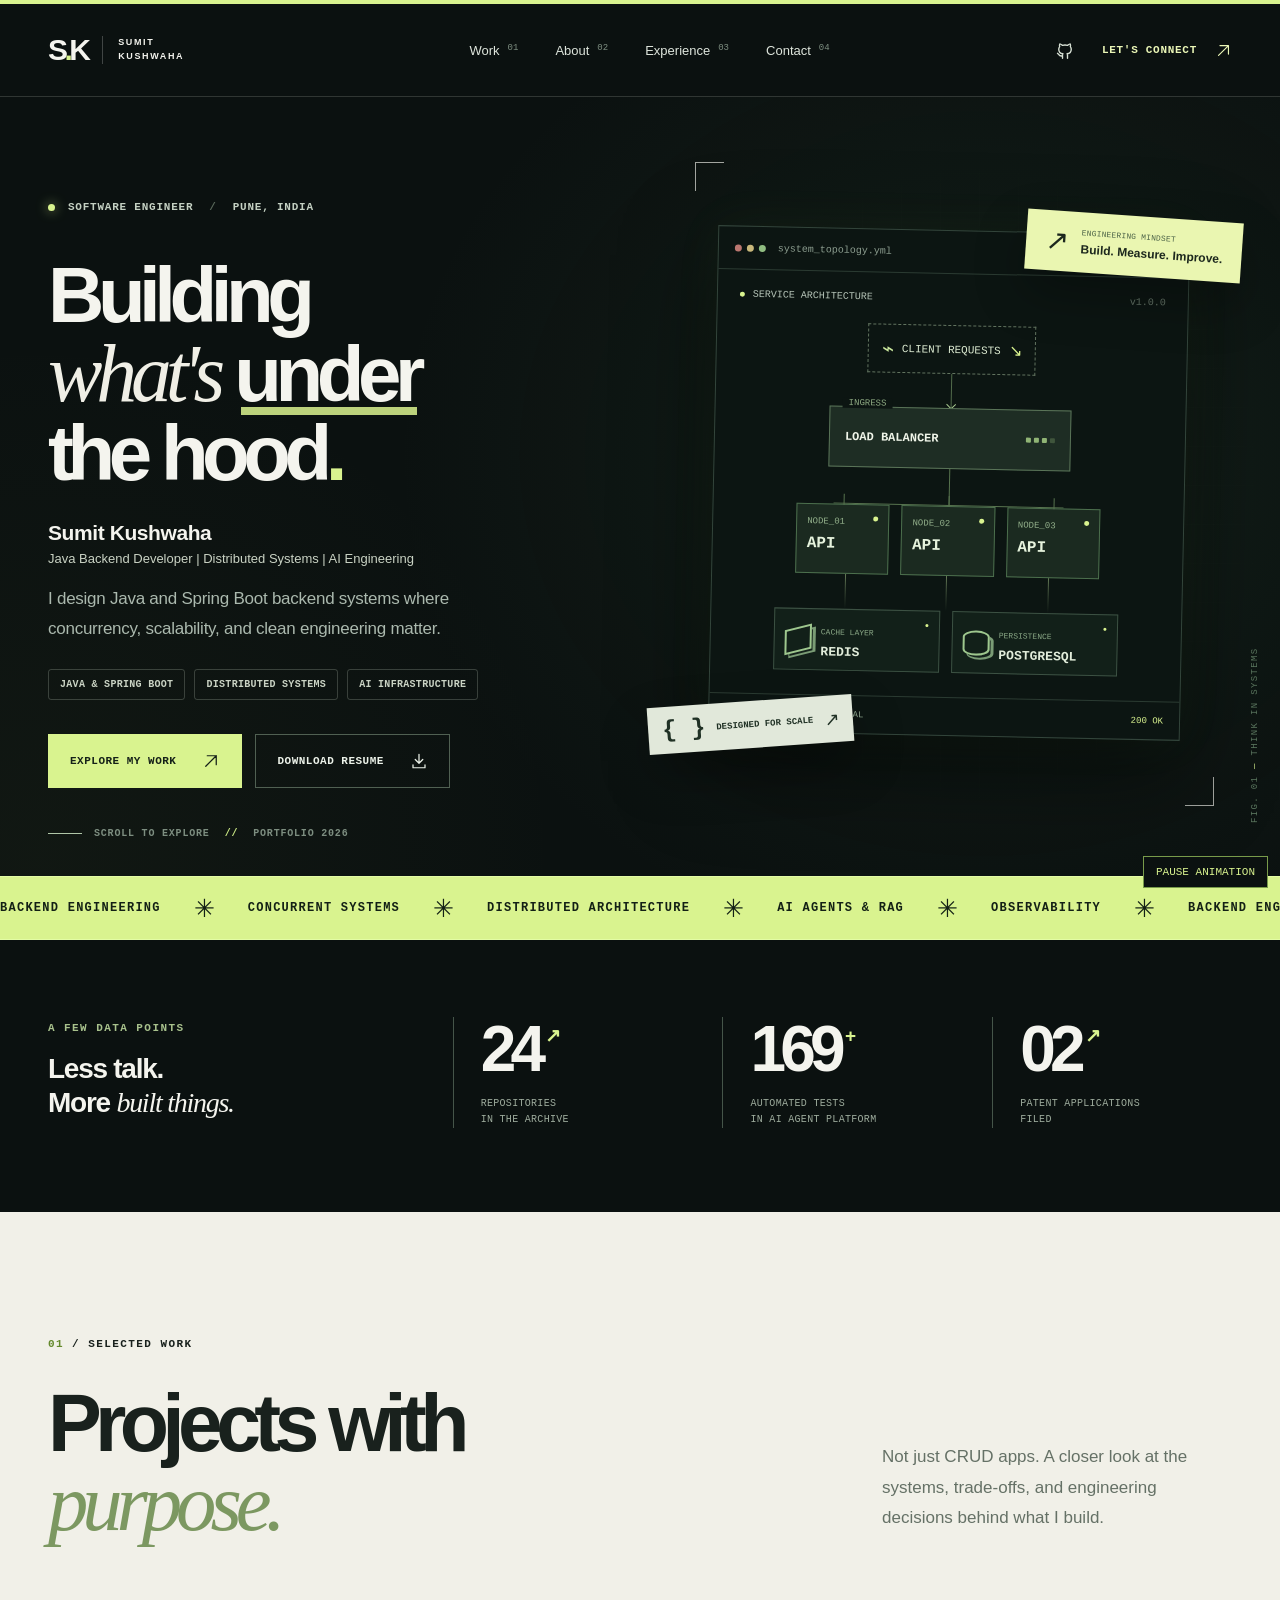
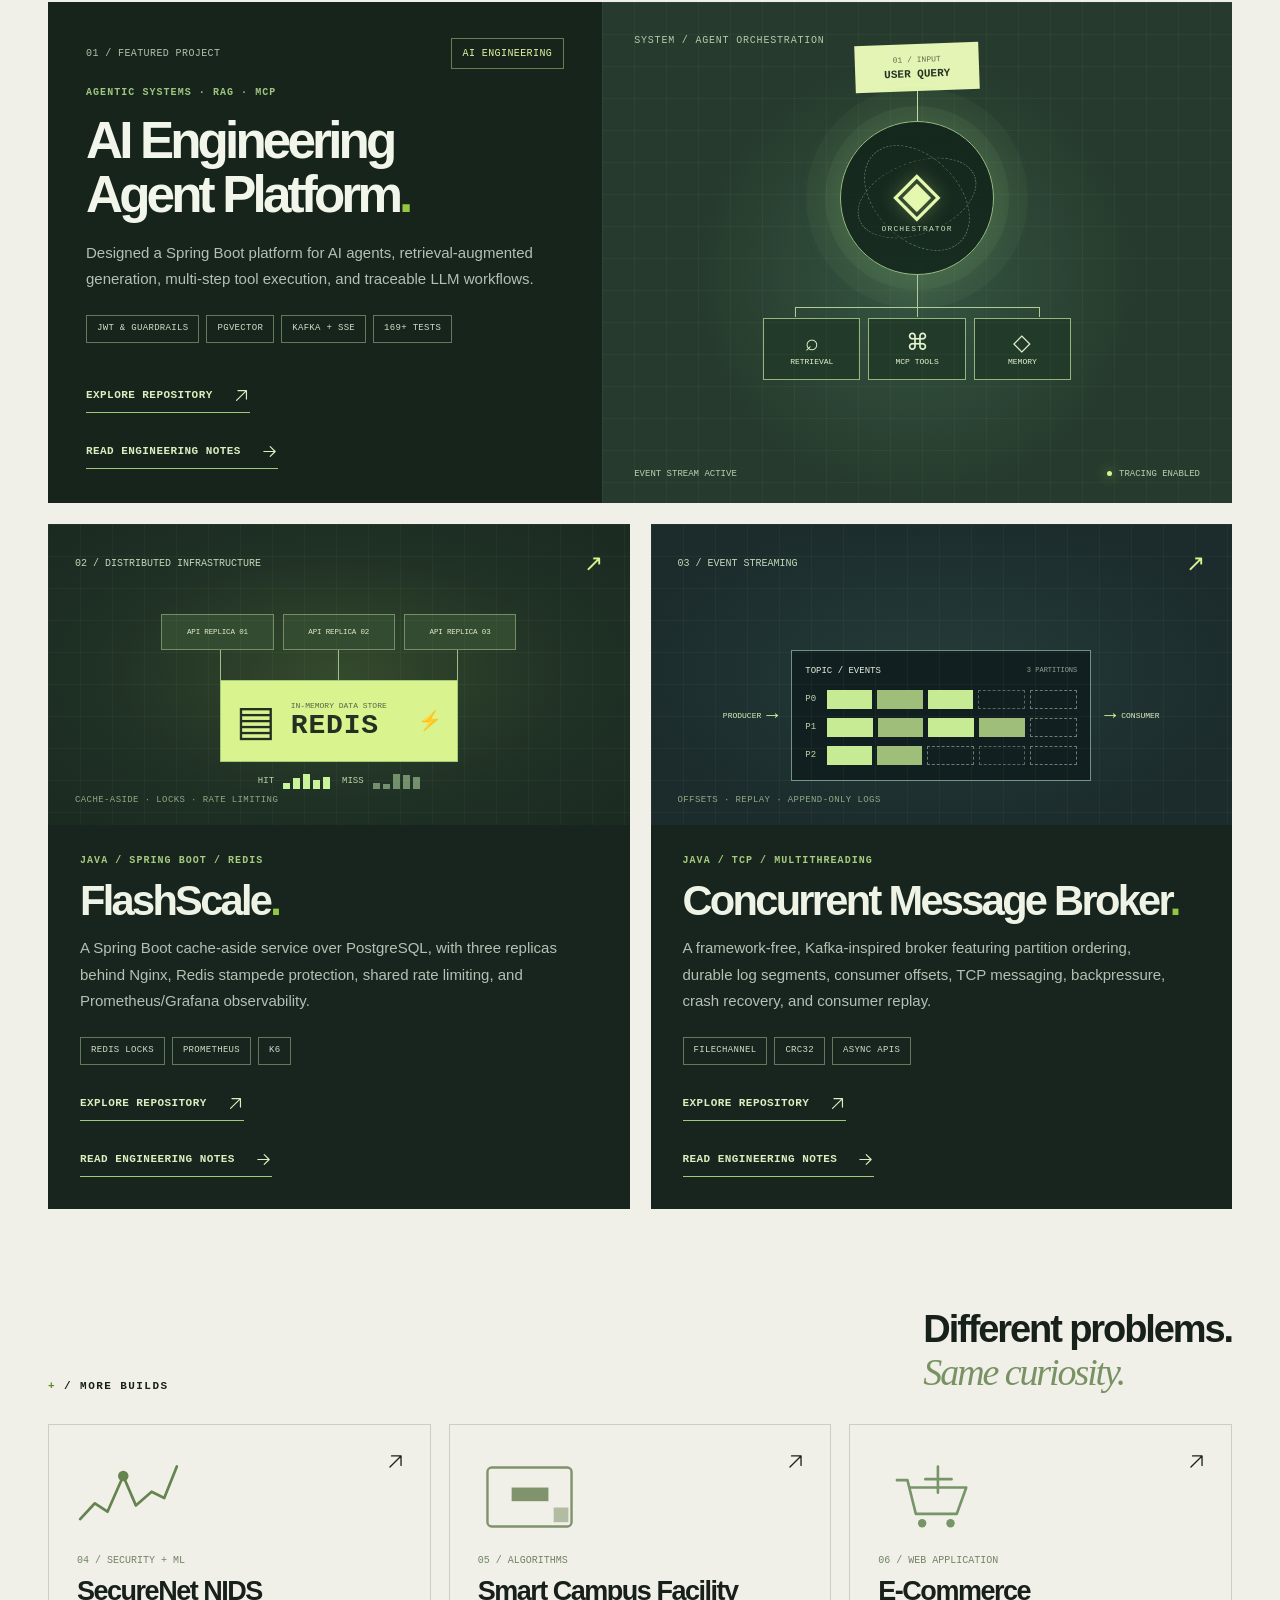
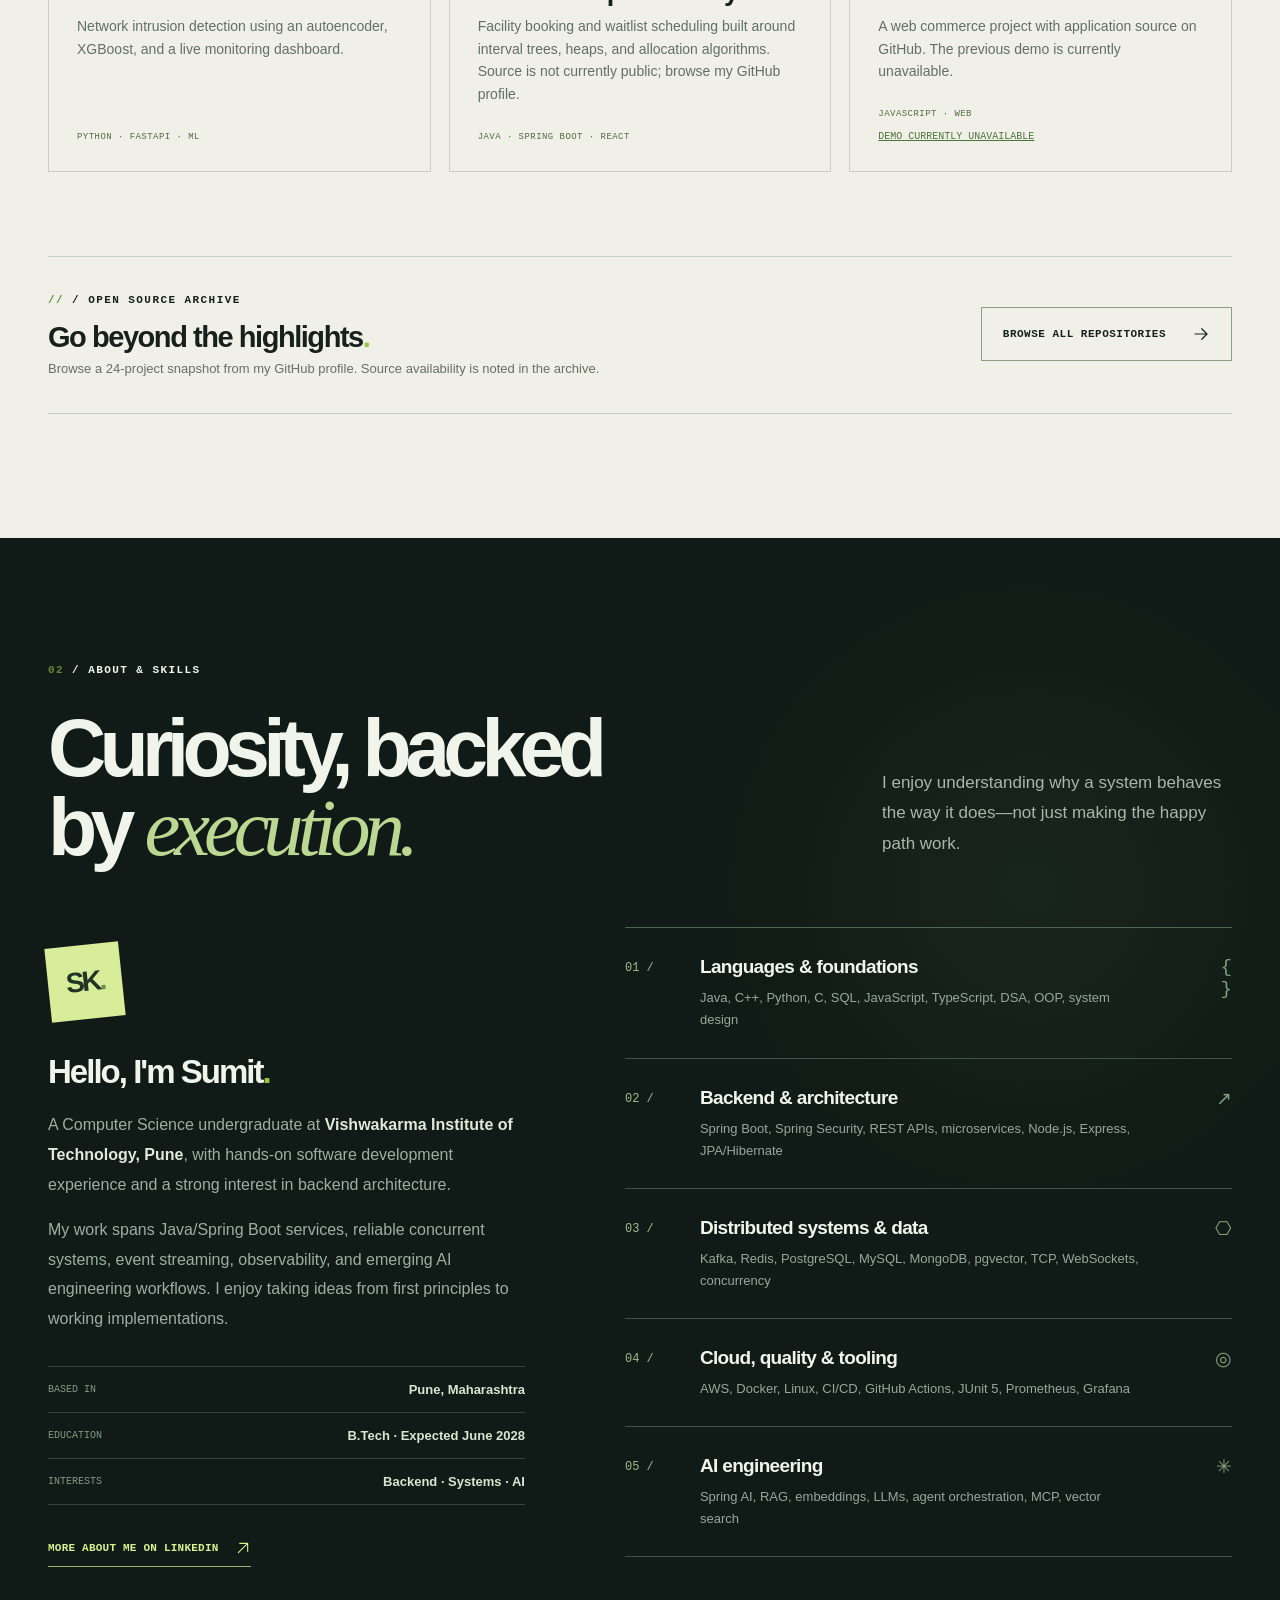
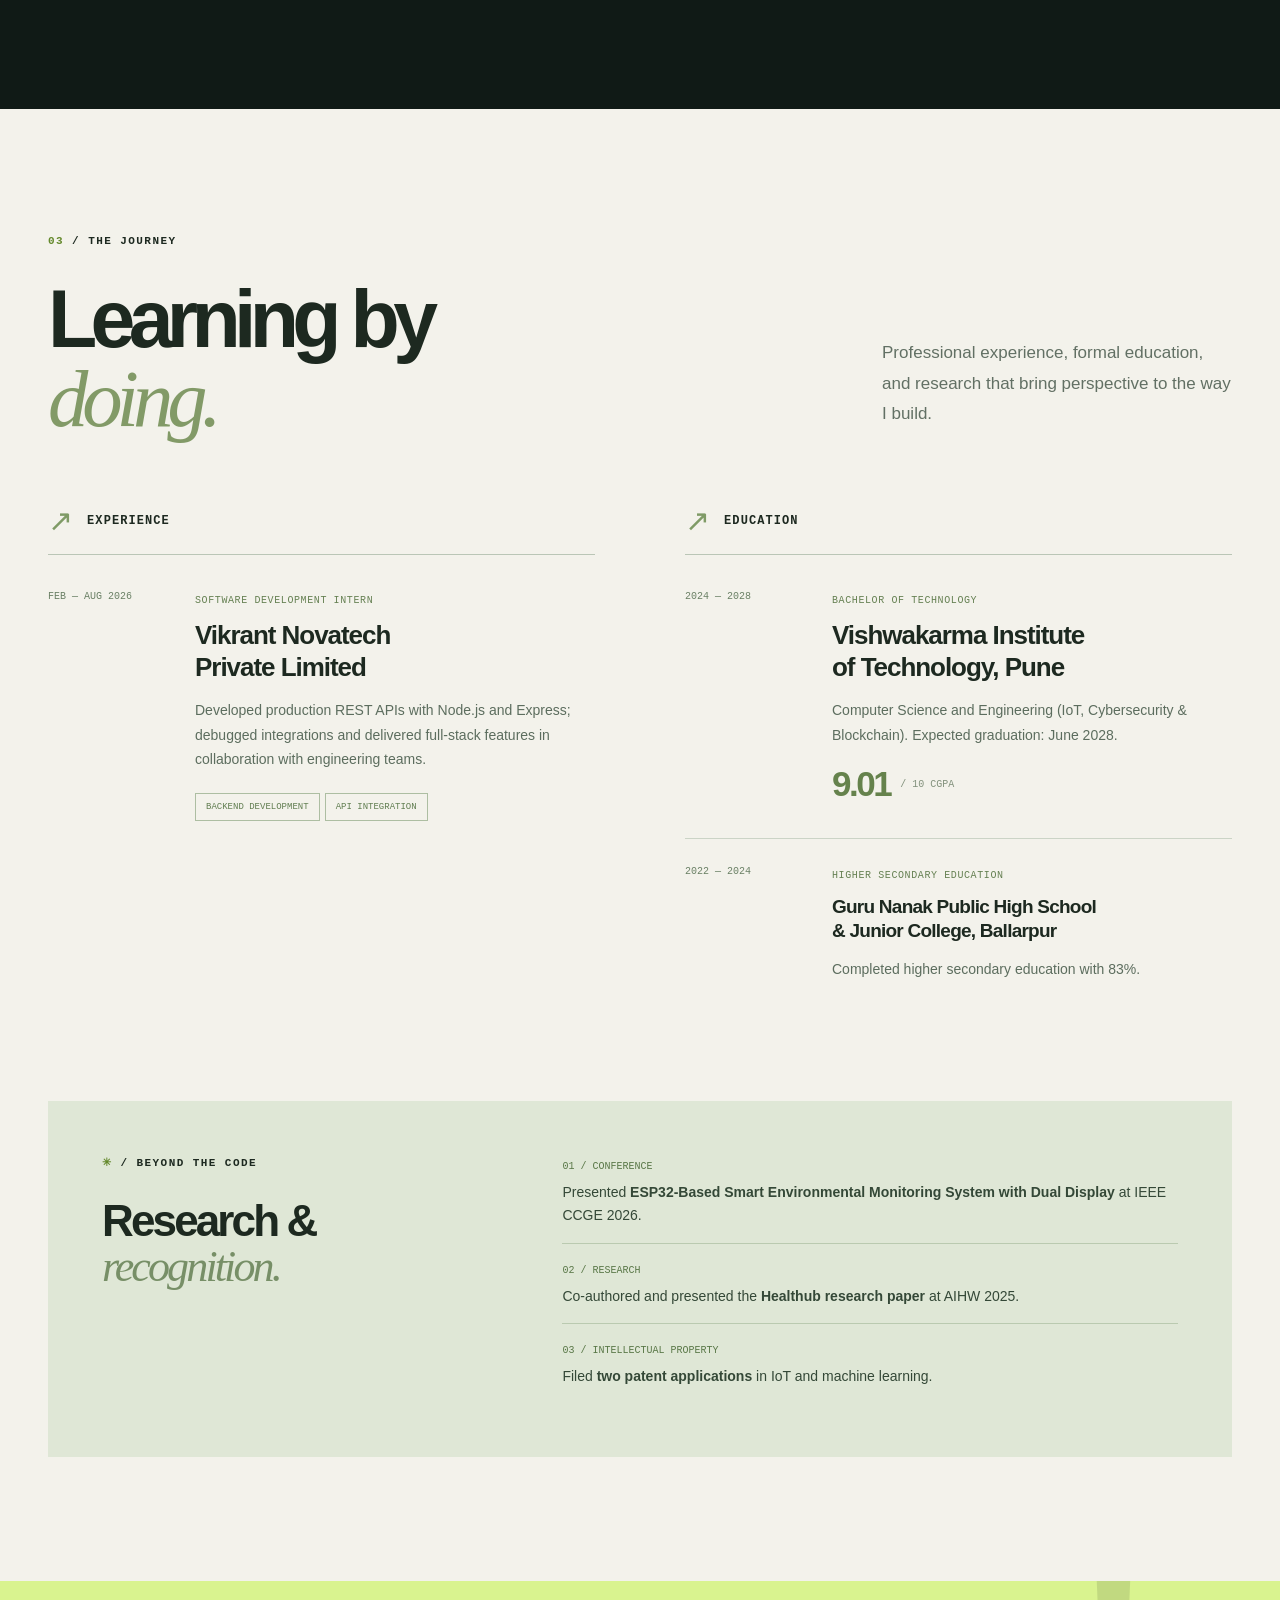
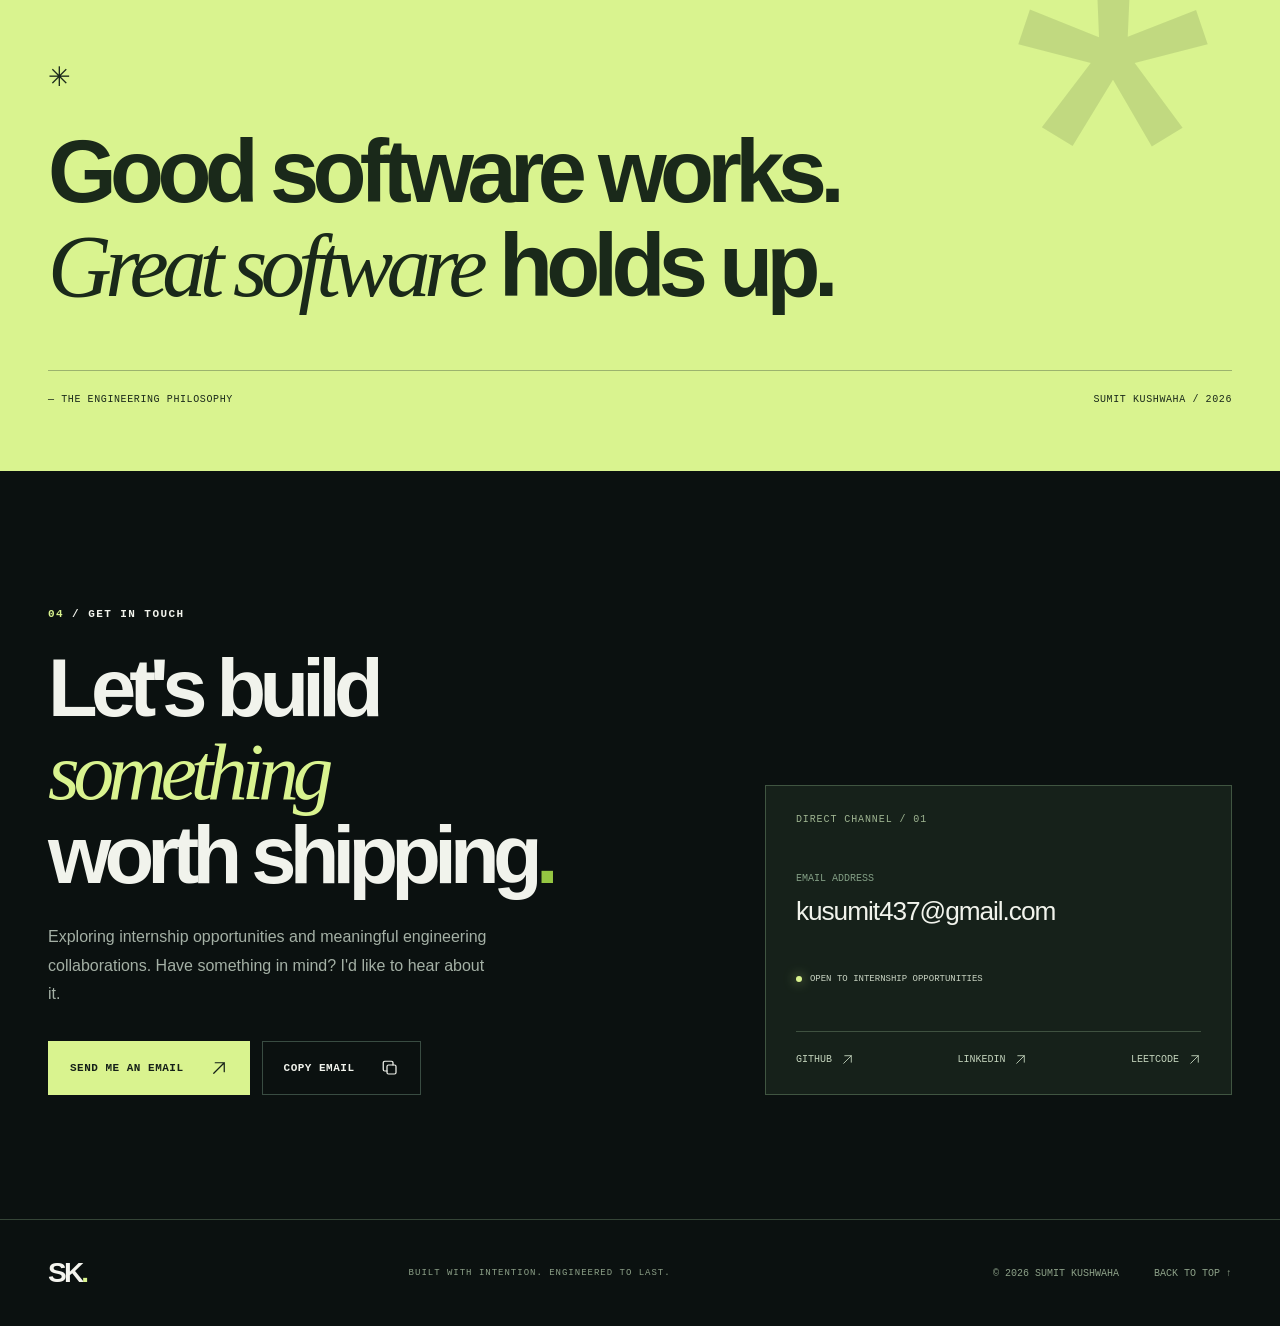
==== commit 480b485e: "Add new project pages and supporting scripts - Created new project pages for "AI Engineering Agent P" ====
--- a/index.html
+++ b/index.html
@@ -4,18 +4,30 @@
   <meta charset="UTF-8" />
   <meta name="viewport" content="width=device-width, initial-scale=1" />
   <meta name="theme-color" content="#0b1110" />
-  <meta name="description" content="Sumit Kushwaha — software engineer focused on Java, Spring Boot, backend engineering, distributed systems, and AI infrastructure. Explore selected projects, experience, and research." />
+  <title>Sumit Kushwaha | Java Backend Developer &amp; Distributed Systems Engineer</title>
+  <meta name="description" content="Official portfolio of Sumit Kushwaha, a Java and Spring Boot backend developer specializing in distributed systems, concurrent programming, and AI engineering. Explore projects, experience, and research." />
   <meta name="author" content="Sumit Kushwaha" />
+  <link rel="canonical" href="https://sumit-kushwaha.dev/" />
   <meta property="og:type" content="website" />
-  <meta property="og:title" content="Sumit Kushwaha | Software Engineer" />
-  <meta property="og:description" content="Thoughtful backend engineering. Resilient systems. Real-world projects." />
-  <meta property="og:image" content="assets/og-cover.svg" />
-  <title>Sumit Kushwaha — Software Engineer & Systems Builder</title>
-  <link rel="icon" type="image/svg+xml" href="assets/favicon.svg" />
-  <link rel="stylesheet" href="styles.css" />
-  <script>document.documentElement.classList.add("js-enabled")</script>
-  <script defer src="script.js"></script>
-  <script type="application/ld+json">{"@context":"https://schema.org","@type":"Person","name":"Sumit Kushwaha","jobTitle":"Software Engineer","url":"https://github.com/Sumit4374","sameAs":["https://github.com/Sumit4374","https://www.linkedin.com/in/sumit-kushwaha-a97238331","https://leetcode.com/u/SumitKush1323/"],"alumniOf":{"@type":"CollegeOrUniversity","name":"Vishwakarma Institute of Technology"},"knowsAbout":["Java","Spring Boot","Distributed Systems","Apache Kafka","Redis","Backend Engineering","System Design"]}</script>
+  <meta property="og:site_name" content="Sumit Kushwaha | Portfolio" />
+  <meta property="og:locale" content="en_IN" />
+  <meta property="og:title" content="Sumit Kushwaha | Backend Developer" />
+  <meta property="og:description" content="Java, Spring Boot, Distributed Systems &amp; AI Engineering" />
+  <meta property="og:url" content="https://sumit-kushwaha.dev/" />
+  <meta property="og:image" content="https://sumit-kushwaha.dev/assets/og-cover.png" />
+  <meta property="og:image:type" content="image/png" />
+  <meta property="og:image:width" content="1200" />
+  <meta property="og:image:height" content="630" />
+  <meta property="og:image:alt" content="Sumit Kushwaha — Java backend developer, distributed systems and AI engineering" />
+  <meta name="twitter:card" content="summary_large_image" />
+  <meta name="twitter:title" content="Sumit Kushwaha | Backend Developer" />
+  <meta name="twitter:description" content="Java, Spring Boot, Distributed Systems &amp; AI Engineering" />
+  <meta name="twitter:image" content="https://sumit-kushwaha.dev/assets/og-cover.png" />
+  <meta name="twitter:image:alt" content="Sumit Kushwaha — Java backend developer, distributed systems and AI engineering" />
+  <link rel="icon" type="image/svg+xml" href="/assets/favicon.svg" />
+  <link rel="stylesheet" href="/styles.css?v=2" />
+  <script defer src="/script.js?v=2"></script>
+  <script type="application/ld+json">{"@context":"https://schema.org","@graph":[{"@type":"Person","@id":"https://sumit-kushwaha.dev/#person","name":"Sumit Kushwaha","url":"https://sumit-kushwaha.dev/","jobTitle":"Software Developer","sameAs":["https://github.com/Sumit4374","https://www.linkedin.com/in/sumit-kushwaha-a97238331","https://leetcode.com/u/SumitKush1323/"],"alumniOf":{"@type":"CollegeOrUniversity","name":"Vishwakarma Institute of Technology"},"knowsAbout":["Java","Spring Boot","Distributed Systems","System Design","Redis","Concurrency","AI Engineering"]},{"@type":"WebSite","@id":"https://sumit-kushwaha.dev/#website","name":"Sumit Kushwaha | Portfolio","url":"https://sumit-kushwaha.dev/","publisher":{"@id":"https://sumit-kushwaha.dev/#person"}}]}</script>
 </head>
 <body>
   <svg class="svg-sprite" aria-hidden="true" xmlns="http://www.w3.org/2000/svg">
@@ -37,7 +49,7 @@
   <div class="topline" aria-hidden="true"></div>
   <header class="site-header" id="top">
     <div class="nav-shell container">
-      <a class="brand" href="#top" aria-label="Sumit Kushwaha, homepage"><span class="brand-mark">S<span class="brand-mark-dot">.</span>K</span><span class="brand-divider"></span><span class="brand-name">SUMIT<br/>KUSHWAHA</span></a>
+      <a class="brand" href="#top"><span class="brand-mark">S<span class="brand-mark-dot">.</span>K</span><span class="brand-divider"></span><span class="brand-name">SUMIT<br/>KUSHWAHA</span><span class="sr-only"> homepage</span></a>
       <nav class="desktop-nav" aria-label="Main navigation">
         <a href="#work">Work <span>01</span></a>
         <a href="#about">About <span>02</span></a>
@@ -45,9 +57,9 @@
         <a href="#contact">Contact <span>04</span></a>
       </nav>
       <div class="header-actions">
-        <a class="header-social" href="https://github.com/Sumit4374" target="_blank" rel="noopener noreferrer" aria-label="GitHub profile"><svg><use href="#icon-github"/></svg></a>
-        <a class="nav-cta" href="mailto:kusumit437@gmail.com">LET'S CONNECT <svg><use href="#icon-arrow-up-right"/></svg></a>
-        <button class="mobile-menu-button" id="menuToggle" aria-controls="mobileNav" aria-expanded="false" aria-label="Open navigation"><svg><use href="#icon-menu"/></svg></button>
+        <a class="header-social" href="https://github.com/Sumit4374" target="_blank" rel="noopener noreferrer" aria-label="GitHub profile"><svg aria-hidden="true" focusable="false"><use href="#icon-github"/></svg></a>
+        <a class="nav-cta" href="mailto:kusumit437@gmail.com">LET'S CONNECT <svg aria-hidden="true" focusable="false"><use href="#icon-arrow-up-right"/></svg></a>
+        <button class="mobile-menu-button" id="menuToggle" aria-controls="mobileNav" aria-expanded="false" aria-label="Open navigation"><svg aria-hidden="true" focusable="false"><use href="#icon-menu"/></svg></button>
       </div>
     </div>
     <nav id="mobileNav" class="mobile-nav" aria-label="Mobile navigation" hidden>
@@ -55,21 +67,23 @@
     </nav>
   </header>
 
-  <main id="main">
+  <noscript><nav class="container no-script-nav" aria-label="Section navigation"><a href="#work">Work</a> · <a href="#about">About</a> · <a href="#experience">Experience</a> · <a href="#contact">Contact</a></nav></noscript>
+  <main id="main" tabindex="-1">
     <section class="hero section-grid" aria-labelledby="hero-heading">
       <div class="container hero-inner">
         <div class="hero-copy">
           <div class="hero-eyebrow"><span class="signal-dot"></span> SOFTWARE ENGINEER <span class="eyebrow-divider">/</span> PUNE, INDIA</div>
-          <h1 id="hero-heading">Building<br/><span class="serif-accent">what's</span> <span class="underlined-word">under</span><br/>the hood<span class="period">.</span></h1>
-          <p class="hero-lead">I’m <strong>Sumit Kushwaha.</strong> I design backend systems where concurrency, scalability, and clean engineering matter.</p>
+          <p class="hero-display" aria-hidden="true">Building<br/><span class="serif-accent">what's</span> <span class="underlined-word">under</span><br/>the hood<span class="period">.</span></p>
+          <h1 id="hero-heading" class="hero-identity">Sumit Kushwaha <span>Java Backend Developer | Distributed Systems | AI Engineering</span></h1>
+          <p class="hero-lead">I design Java and Spring Boot backend systems where concurrency, scalability, and clean engineering matter.</p>
           <div class="hero-tags" aria-label="Specialties"><span>JAVA & SPRING BOOT</span><span>DISTRIBUTED SYSTEMS</span><span>AI INFRASTRUCTURE</span></div>
           <div class="hero-buttons">
-            <a href="#work" class="button button-primary">EXPLORE MY WORK <svg><use href="#icon-arrow-up-right"/></svg></a>
-            <a href="assets/Sumit_Kushwaha_Resume.pdf" download="Sumit_Kushwaha_Resume.pdf" class="button button-ghost">DOWNLOAD RESUME <svg><use href="#icon-download"/></svg></a>
+            <a href="#work" class="button button-primary">EXPLORE MY WORK <svg aria-hidden="true" focusable="false"><use href="#icon-arrow-up-right"/></svg></a>
+            <a href="assets/Sumit_Kushwaha_Resume.pdf" download="Sumit_Kushwaha_Resume.pdf" class="button button-ghost">DOWNLOAD RESUME <svg aria-hidden="true" focusable="false"><use href="#icon-download"/></svg></a>
           </div>
           <div class="hero-bottom"><span class="scroll-line"></span><span>SCROLL TO EXPLORE</span><span class="hero-bottom-slash">//</span><span>PORTFOLIO 2026</span></div>
         </div>
-        <div class="hero-visual" aria-label="Illustrated distributed systems topology">
+        <div class="hero-visual" role="img" aria-label="Illustrated distributed systems topology">
           <div class="visual-aura"></div>
           <div class="visual-grid" aria-hidden="true"></div>
           <div class="diagram-corner diagram-corner-tl"></div><div class="diagram-corner diagram-corner-br"></div>
@@ -94,11 +108,11 @@
       </div>
     </section>
 
-    <section class="ticker" aria-label="Engineering focus areas"><div class="ticker-track"><span>BACKEND ENGINEERING</span><i>✳</i><span>CONCURRENT SYSTEMS</span><i>✳</i><span>DISTRIBUTED ARCHITECTURE</span><i>✳</i><span>AI AGENTS & RAG</span><i>✳</i><span>OBSERVABILITY</span><i>✳</i><span>BACKEND ENGINEERING</span><i>✳</i><span>CONCURRENT SYSTEMS</span><i>✳</i><span>DISTRIBUTED ARCHITECTURE</span><i>✳</i><span>AI AGENTS & RAG</span><i>✳</i><span>OBSERVABILITY</span><i>✳</i></div></section>
+    <section class="ticker" aria-label="Engineering focus areas"><div class="ticker-track" aria-hidden="true"><span>BACKEND ENGINEERING</span><i>✳</i><span>CONCURRENT SYSTEMS</span><i>✳</i><span>DISTRIBUTED ARCHITECTURE</span><i>✳</i><span>AI AGENTS & RAG</span><i>✳</i><span>OBSERVABILITY</span><i>✳</i><span>BACKEND ENGINEERING</span><i>✳</i><span>CONCURRENT SYSTEMS</span><i>✳</i><span>DISTRIBUTED ARCHITECTURE</span><i>✳</i><span>AI AGENTS & RAG</span><i>✳</i><span>OBSERVABILITY</span><i>✳</i></div></section>
 
     <section class="metrics-section container" aria-label="Engineering highlights">
       <div class="metrics-intro"><span class="small-kicker">A FEW DATA POINTS</span><p>Less talk.<br/>More <em>built things.</em></p></div>
-      <div class="metric"><span class="metric-number">24<span>↗</span></span><span class="metric-label">PUBLIC REPOSITORIES<br/>ON GITHUB</span></div>
+      <div class="metric"><span class="metric-number">24<span>↗</span></span><span class="metric-label">REPOSITORIES<br/>IN THE ARCHIVE</span></div>
       <div class="metric"><span class="metric-number">169<span>+</span></span><span class="metric-label">AUTOMATED TESTS<br/>IN AI AGENT PLATFORM</span></div>
       <div class="metric"><span class="metric-number">02<span>↗</span></span><span class="metric-label">PATENT APPLICATIONS<br/>FILED</span></div>
     </section>
@@ -108,34 +122,35 @@
         <div class="section-heading reveal"><div><p class="kicker"><span>01</span> / SELECTED WORK</p><h2>Projects with<br/><span class="serif-accent">purpose.</span></h2></div><p class="section-description">Not just CRUD apps. A closer look at the systems, trade-offs, and engineering decisions behind what I build.</p></div>
         <div class="featured-projects">
           <article class="project-card project-card-hero reveal">
-            <div class="project-story"><div class="project-topline"><span class="project-index">01 / FEATURED PROJECT</span><span class="project-category">AI ENGINEERING</span></div><div><span class="project-mini-title">AGENTIC SYSTEMS · RAG · MCP</span><h3>AI Engineering<br/>Agent Platform<span class="dot">.</span></h3><p>Designed a Spring Boot platform for AI agents, retrieval-augmented generation, multi-step tool execution, and traceable LLM workflows.</p><div class="project-highlights"><span>JWT & GUARDRAILS</span><span>PGVECTOR</span><span>KAFKA + SSE</span><span>169+ TESTS</span></div></div><a class="project-link" href="https://github.com/Sumit4374/AI-Engineering-Agent-Platform" target="_blank" rel="noopener noreferrer">EXPLORE REPOSITORY <svg><use href="#icon-arrow-up-right"/></svg></a></div>
+            <div class="project-story"><div class="project-topline"><span class="project-index">01 / FEATURED PROJECT</span><span class="project-category">AI ENGINEERING</span></div><div><span class="project-mini-title">AGENTIC SYSTEMS · RAG · MCP</span><h3>AI Engineering<br/>Agent Platform<span class="dot">.</span></h3><p>Designed a Spring Boot platform for AI agents, retrieval-augmented generation, multi-step tool execution, and traceable LLM workflows.</p><div class="project-highlights"><span>JWT & GUARDRAILS</span><span>PGVECTOR</span><span>KAFKA + SSE</span><span>169+ TESTS</span></div></div><a class="project-link" href="https://github.com/Sumit4374/AI-Engineering-Agent-Platform" target="_blank" rel="noopener noreferrer"><span class="sr-only">AI Engineering Agent Platform: </span>EXPLORE REPOSITORY <svg aria-hidden="true" focusable="false"><use href="#icon-arrow-up-right"/></svg></a><a class="project-link project-detail-link" href="/projects/ai-engineering-agent-platform/">READ ENGINEERING NOTES <span class="sr-only">for AI Engineering Agent Platform</span> <svg aria-hidden="true"><use href="#icon-arrow-right"/></svg></a></div>
             <div class="project-art ai-art"><span class="art-label">SYSTEM / AGENT ORCHESTRATION</span><div class="agent-diagram"><div class="agent-node agent-input"><span>01 / INPUT</span><strong>USER QUERY</strong></div><div class="agent-vertical"></div><div class="agent-node agent-brain"><div class="agent-orbit orbit-one"></div><div class="agent-orbit orbit-two"></div><div class="agent-core">◈</div><span>ORCHESTRATOR</span></div><div class="agent-branches"><span></span><span></span><span></span></div><div class="agent-tools"><div><span>⌕</span><small>RETRIEVAL</small></div><div><span>⌘</span><small>MCP TOOLS</small></div><div><span>◇</span><small>MEMORY</small></div></div></div><div class="art-bottom"><span>EVENT STREAM ACTIVE</span><span><i class="signal-dot"></i> TRACING ENABLED</span></div></div>
           </article>
           <div class="project-duo">
-            <article class="project-card project-card-half reveal"><div class="project-art cache-art"><div class="art-top"><span>02 / DISTRIBUTED INFRASTRUCTURE</span><span>↗</span></div><div class="cache-diagram"><div class="cache-api-line"><span>API REPLICA 01</span><span>API REPLICA 02</span><span>API REPLICA 03</span></div><div class="cache-lines"><span></span><span></span><span></span></div><div class="cache-core"><span class="cache-sigil">▤</span><div><small>IN-MEMORY DATA STORE</small><strong>REDIS</strong></div><span class="cache-bolt">⚡</span></div><div class="cache-metrics"><div><b>HIT</b><span class="small-bars"><i></i><i></i><i></i><i></i><i></i></span></div><div><b>MISS</b><span class="small-bars small-bars-two"><i></i><i></i><i></i><i></i><i></i></span></div></div></div><div class="art-footnote">CACHE-ASIDE · LOCKS · RATE LIMITING</div></div><div class="project-small-body"><p class="project-mini-title">JAVA / SPRING BOOT / REDIS</p><h3>FlashScale<span class="dot">.</span></h3><p>A distributed cache and shared rate limiter across three application replicas, with stampede protection and observable performance.</p><div class="project-highlights"><span>REDIS LOCKS</span><span>PROMETHEUS</span><span>K6</span></div><a class="project-link" href="https://github.com/Sumit4374/FlashScale" target="_blank" rel="noopener noreferrer">EXPLORE REPOSITORY <svg><use href="#icon-arrow-up-right"/></svg></a></div></article>
-            <article class="project-card project-card-half reveal"><div class="project-art broker-art"><div class="art-top"><span>03 / EVENT STREAMING</span><span>↗</span></div><div class="broker-diagram"><div class="broker-sender"><span>PRODUCER</span><i>→</i></div><div class="broker-partitions"><div class="part-header">TOPIC / EVENTS <span>3 PARTITIONS</span></div><div class="part-row"><span>P0</span><i></i><i></i><i></i><i class="empty"></i><i class="empty"></i></div><div class="part-row"><span>P1</span><i></i><i></i><i></i><i></i><i class="empty"></i></div><div class="part-row"><span>P2</span><i></i><i></i><i class="empty"></i><i class="empty"></i><i class="empty"></i></div></div><div class="broker-receiver"><i>→</i><span>CONSUMER</span></div></div><div class="art-footnote">OFFSETS · REPLAY · APPEND-ONLY LOGS</div></div><div class="project-small-body"><p class="project-mini-title">JAVA / TCP / MULTITHREADING</p><h3>Concurrent Message Broker<span class="dot">.</span></h3><p>A framework-free, Kafka-inspired broker featuring partition ordering, durable log segments, consumer offsets, TCP messaging, and backpressure.</p><div class="project-highlights"><span>FILECHANNEL</span><span>CRC32</span><span>ASYNC APIS</span></div><a class="project-link" href="https://github.com/Sumit4374/Concurrent-Message-Broker" target="_blank" rel="noopener noreferrer">EXPLORE REPOSITORY <svg><use href="#icon-arrow-up-right"/></svg></a></div></article>
+            <article class="project-card project-card-half reveal"><div class="project-art cache-art"><div class="art-top"><span>02 / DISTRIBUTED INFRASTRUCTURE</span><span>↗</span></div><div class="cache-diagram"><div class="cache-api-line"><span>API REPLICA 01</span><span>API REPLICA 02</span><span>API REPLICA 03</span></div><div class="cache-lines"><span></span><span></span><span></span></div><div class="cache-core"><span class="cache-sigil">▤</span><div><small>IN-MEMORY DATA STORE</small><strong>REDIS</strong></div><span class="cache-bolt">⚡</span></div><div class="cache-metrics"><div><b>HIT</b><span class="small-bars"><i></i><i></i><i></i><i></i><i></i></span></div><div><b>MISS</b><span class="small-bars small-bars-two"><i></i><i></i><i></i><i></i><i></i></span></div></div></div><div class="art-footnote">CACHE-ASIDE · LOCKS · RATE LIMITING</div></div><div class="project-small-body"><p class="project-mini-title">JAVA / SPRING BOOT / REDIS</p><h3>FlashScale<span class="dot">.</span></h3><p>A Spring Boot cache-aside service over PostgreSQL, with three replicas behind Nginx, Redis stampede protection, shared rate limiting, and Prometheus/Grafana observability.</p><div class="project-highlights"><span>REDIS LOCKS</span><span>PROMETHEUS</span><span>K6</span></div><a class="project-link" href="https://github.com/Sumit4374/FlashScale" target="_blank" rel="noopener noreferrer"><span class="sr-only">FlashScale: </span>EXPLORE REPOSITORY <svg aria-hidden="true" focusable="false"><use href="#icon-arrow-up-right"/></svg></a><a class="project-link project-detail-link" href="/projects/flashscale/">READ ENGINEERING NOTES <span class="sr-only">for FlashScale</span> <svg aria-hidden="true"><use href="#icon-arrow-right"/></svg></a></div></article>
+            <article class="project-card project-card-half reveal"><div class="project-art broker-art"><div class="art-top"><span>03 / EVENT STREAMING</span><span>↗</span></div><div class="broker-diagram"><div class="broker-sender"><span>PRODUCER</span><i>→</i></div><div class="broker-partitions"><div class="part-header">TOPIC / EVENTS <span>3 PARTITIONS</span></div><div class="part-row"><span>P0</span><i></i><i></i><i></i><i class="empty"></i><i class="empty"></i></div><div class="part-row"><span>P1</span><i></i><i></i><i></i><i></i><i class="empty"></i></div><div class="part-row"><span>P2</span><i></i><i></i><i class="empty"></i><i class="empty"></i><i class="empty"></i></div></div><div class="broker-receiver"><i>→</i><span>CONSUMER</span></div></div><div class="art-footnote">OFFSETS · REPLAY · APPEND-ONLY LOGS</div></div><div class="project-small-body"><p class="project-mini-title">JAVA / TCP / MULTITHREADING</p><h3>Concurrent Message Broker<span class="dot">.</span></h3><p>A framework-free, Kafka-inspired broker featuring partition ordering, durable log segments, consumer offsets, TCP messaging, backpressure, crash recovery, and consumer replay.</p><div class="project-highlights"><span>FILECHANNEL</span><span>CRC32</span><span>ASYNC APIS</span></div><a class="project-link" href="https://github.com/Sumit4374/Concurrent-Message-Broker" target="_blank" rel="noopener noreferrer"><span class="sr-only">Concurrent Message Broker: </span>EXPLORE REPOSITORY <svg aria-hidden="true" focusable="false"><use href="#icon-arrow-up-right"/></svg></a><a class="project-link project-detail-link" href="/projects/concurrent-message-broker/">READ ENGINEERING NOTES <span class="sr-only">for Concurrent Message Broker</span> <svg aria-hidden="true"><use href="#icon-arrow-right"/></svg></a></div></article>
           </div>
         </div>
         <div class="more-projects-head reveal"><p class="kicker"><span>+</span> / MORE BUILDS</p><h3>Different problems.<br/><em>Same curiosity.</em></h3></div>
         <div class="mini-project-grid">
-          <a href="https://github.com/Sumit4374/SecureNet-and-NIDS" class="mini-project reveal" target="_blank" rel="noopener noreferrer"><span class="mini-arrow"><svg><use href="#icon-arrow-up-right"/></svg></span><div class="mini-icon mini-icon-nids"><svg viewBox="0 0 98 76" aria-hidden="true"><path d="M3 59 17 44l12 8 15-34 12 28 15-13 12 6 12-30" fill="none" stroke="currentColor" stroke-width="2.6"/><path d="M3 67H96" stroke="currentColor" stroke-opacity=".25"/><circle cx="44" cy="18" r="5" fill="currentColor"/></svg></div><span class="mini-number">04 / SECURITY + ML</span><h4>SecureNet NIDS</h4><p>Network intrusion detection using an autoencoder, XGBoost, and a live monitoring dashboard.</p><span class="mini-tech">PYTHON · FASTAPI · ML</span></a>
-          <a href="https://github.com/Sumit4374/Smart_Campus_Facility" class="mini-project reveal" target="_blank" rel="noopener noreferrer"><span class="mini-arrow"><svg><use href="#icon-arrow-up-right"/></svg></span><div class="mini-icon mini-icon-campus"><svg viewBox="0 0 98 76" aria-hidden="true"><rect x="9" y="10" width="80" height="56" rx="4" stroke="currentColor" stroke-width="2.3" fill="none"/><path d="M9 26h80M29 26v40M49 26v40M69 26v40M9 45h80" stroke="currentColor" stroke-opacity=".4"/><rect x="32" y="29" width="35" height="13" fill="currentColor"/><rect x="72" y="48" width="14" height="14" fill="currentColor" opacity=".55"/></svg></div><span class="mini-number">05 / ALGORITHMS</span><h4>Smart Campus Facility</h4><p>Facility booking and waitlist scheduling built around interval trees, heaps, and allocation algorithms.</p><span class="mini-tech">JAVA · SPRING BOOT · REACT</span></a>
-          <article class="mini-project reveal"><a href="https://github.com/Sumit4374/E-Commerce" class="mini-arrow" target="_blank" rel="noopener noreferrer" aria-label="E-Commerce source code"><svg><use href="#icon-arrow-up-right"/></svg></a><div class="mini-icon mini-icon-commerce"><svg viewBox="0 0 98 76" aria-hidden="true"><path d="M18 22h10l8 32h39l9-25H31" stroke="currentColor" stroke-width="2.5" fill="none" stroke-linejoin="round"/><circle cx="42" cy="63" r="4" fill="currentColor"/><circle cx="69" cy="63" r="4" fill="currentColor"/><path d="M45 21h25M57 9v25" stroke="currentColor" stroke-width="2.5"/></svg></div><span class="mini-number">06 / WEB APPLICATION</span><h4>E-Commerce</h4><p>A web commerce project with a published live demo and application source on GitHub.</p><span class="mini-tech">JAVASCRIPT · WEB</span><a class="mini-demo" href="https://ecommerce-sooty-three-51.vercel.app" target="_blank" rel="noopener noreferrer">OPEN LIVE DEMO ↗</a></article>
+          <a href="https://github.com/Sumit4374/SecureNet-and-NIDS" class="mini-project reveal" target="_blank" rel="noopener noreferrer"><span class="mini-arrow"><svg aria-hidden="true" focusable="false"><use href="#icon-arrow-up-right"/></svg></span><div class="mini-icon mini-icon-nids"><svg viewBox="0 0 98 76" aria-hidden="true"><path d="M3 59 17 44l12 8 15-34 12 28 15-13 12 6 12-30" fill="none" stroke="currentColor" stroke-width="2.6"/><path d="M3 67H96" stroke="currentColor" stroke-opacity=".25"/><circle cx="44" cy="18" r="5" fill="currentColor"/></svg></div><span class="mini-number">04 / SECURITY + ML</span><h3>SecureNet NIDS</h3><p>Network intrusion detection using an autoencoder, XGBoost, and a live monitoring dashboard.</p><span class="mini-tech">PYTHON · FASTAPI · ML</span></a>
+          <a href="https://github.com/Sumit4374?tab=repositories&amp;q=Smart_Campus_Facility" class="mini-project reveal" target="_blank" rel="noopener noreferrer"><span class="mini-arrow"><svg aria-hidden="true" focusable="false"><use href="#icon-arrow-up-right"/></svg></span><div class="mini-icon mini-icon-campus"><svg viewBox="0 0 98 76" aria-hidden="true"><rect x="9" y="10" width="80" height="56" rx="4" stroke="currentColor" stroke-width="2.3" fill="none"/><path d="M9 26h80M29 26v40M49 26v40M69 26v40M9 45h80" stroke="currentColor" stroke-opacity=".4"/><rect x="32" y="29" width="35" height="13" fill="currentColor"/><rect x="72" y="48" width="14" height="14" fill="currentColor" opacity=".55"/></svg></div><span class="mini-number">05 / ALGORITHMS</span><h3>Smart Campus Facility</h3><p>Facility booking and waitlist scheduling built around interval trees, heaps, and allocation algorithms. Source is not currently public; browse my GitHub profile.</p><span class="mini-tech">JAVA · SPRING BOOT · REACT</span></a>
+          <article class="mini-project reveal"><a href="https://github.com/Sumit4374/E-Commerce" class="mini-arrow" target="_blank" rel="noopener noreferrer" aria-label="E-Commerce source code"><svg aria-hidden="true" focusable="false"><use href="#icon-arrow-up-right"/></svg></a><div class="mini-icon mini-icon-commerce"><svg viewBox="0 0 98 76" aria-hidden="true"><path d="M18 22h10l8 32h39l9-25H31" stroke="currentColor" stroke-width="2.5" fill="none" stroke-linejoin="round"/><circle cx="42" cy="63" r="4" fill="currentColor"/><circle cx="69" cy="63" r="4" fill="currentColor"/><path d="M45 21h25M57 9v25" stroke="currentColor" stroke-width="2.5"/></svg></div><span class="mini-number">06 / WEB APPLICATION</span><h3>E-Commerce</h3><p>A web commerce project with application source on GitHub. The previous demo is currently unavailable.</p><span class="mini-tech">JAVASCRIPT · WEB</span><span class="mini-demo">DEMO CURRENTLY UNAVAILABLE</span></article>
         </div>
-        <div class="repo-explorer reveal" id="repositories"><div class="repo-explorer-heading"><div><p class="kicker"><span>//</span> / OPEN SOURCE ARCHIVE</p><h3>Go beyond the highlights<span class="dot">.</span></h3><p>Browse all 24 public repositories captured from my GitHub profile.</p></div><button id="toggleRepos" class="button button-outline" aria-expanded="false" aria-controls="repoDrawer">BROWSE ALL REPOSITORIES <svg><use href="#icon-arrow-right"/></svg></button></div><div id="repoDrawer" class="repo-drawer" hidden><div class="repo-toolbar"><label class="repo-search"><svg><use href="#icon-search"/></svg><input id="repoSearch" type="search" autocomplete="off" placeholder="Search repositories..." aria-label="Search repositories" /></label><div class="repo-filters" role="group" aria-label="Filter repositories by language"><button class="filter-button active" data-filter="all" aria-pressed="true">ALL</button><button class="filter-button" data-filter="Java" aria-pressed="false">JAVA</button><button class="filter-button" data-filter="TypeScript" aria-pressed="false">TYPESCRIPT</button><button class="filter-button" data-filter="other" aria-pressed="false">OTHER</button></div></div><p class="repo-result-count" id="repoCount" aria-live="polite"></p><div id="repoGrid" class="repo-grid"></div><p id="repoEmpty" class="repo-empty" hidden>No repositories match your search.</p></div></div>
+        <div class="repo-explorer reveal" id="repositories"><div class="repo-explorer-heading"><div><p class="kicker"><span>//</span> / OPEN SOURCE ARCHIVE</p><h3>Go beyond the highlights<span class="dot">.</span></h3><p>Browse a 24-project snapshot from my GitHub profile. Source availability is noted in the archive.</p></div><button id="toggleRepos" class="button button-outline" aria-expanded="false" aria-controls="repoDrawer">BROWSE ALL REPOSITORIES <svg aria-hidden="true" focusable="false"><use href="#icon-arrow-right"/></svg></button></div><noscript><p>Explore all repositories on <a class="inline-arrow" href="https://github.com/Sumit4374?tab=repositories">Sumit Kushwaha’s GitHub profile</a>.</p></noscript><div id="repoDrawer" class="repo-drawer" hidden><div class="repo-toolbar"><label class="repo-search"><svg aria-hidden="true" focusable="false"><use href="#icon-search"/></svg><input id="repoSearch" type="search" autocomplete="off" placeholder="Search repositories..." aria-label="Search repositories" /></label><div class="repo-filters" role="group" aria-label="Filter repositories by language"><button class="filter-button active" data-filter="all" aria-pressed="true">ALL</button><button class="filter-button" data-filter="Java" aria-pressed="false">JAVA</button><button class="filter-button" data-filter="TypeScript" aria-pressed="false">TYPESCRIPT</button><button class="filter-button" data-filter="other" aria-pressed="false">OTHER</button></div></div><p class="repo-result-count" id="repoCount" aria-live="polite" aria-atomic="true"></p><div id="repoGrid" class="repo-grid"></div><p id="repoEmpty" class="repo-empty" hidden>No repositories match your search.</p></div></div>
       </div>
     </section>
 
-    <section id="about" class="about-section section-pad"><div class="container"><div class="section-heading reveal"><div><p class="kicker"><span>02</span> / ABOUT & SKILLS</p><h2>Curiosity, backed<br/>by <span class="serif-accent">execution.</span></h2></div><p class="section-description">I enjoy understanding why a system behaves the way it does—not just making the happy path work.</p></div><div class="about-grid"><div class="about-intro reveal"><span class="avatar-monogram">SK<span class="monogram-dot">.</span></span><h3>Hello, I'm Sumit<span class="dot">.</span></h3><p>A Computer Science undergraduate at <strong>Vishwakarma Institute of Technology, Pune</strong>, with hands-on software development experience and a strong interest in backend architecture.</p><p>My work spans Java/Spring Boot services, reliable concurrent systems, event streaming, observability, and emerging AI engineering workflows. I enjoy taking ideas from first principles to working implementations.</p><div class="about-facts"><div><span>BASED IN</span><strong>Pune, Maharashtra</strong></div><div><span>EDUCATION</span><strong>B.Tech · Class of 2028</strong></div><div><span>INTERESTS</span><strong>Backend · Systems · AI</strong></div></div><a href="https://www.linkedin.com/in/sumit-kushwaha-a97238331" target="_blank" rel="noopener noreferrer" class="inline-arrow">MORE ABOUT ME ON LINKEDIN <svg><use href="#icon-arrow-up-right"/></svg></a></div><div class="skill-stack reveal"><div class="skill-row"><span class="skill-count">01 /</span><div><h4>Languages & foundations</h4><p>Java, C++, Python, C, SQL, JavaScript, TypeScript, DSA, OOP, system design</p></div><span class="skill-decor">{ }</span></div><div class="skill-row"><span class="skill-count">02 /</span><div><h4>Backend & architecture</h4><p>Spring Boot, Spring Security, REST APIs, microservices, Node.js, Express, JPA/Hibernate</p></div><span class="skill-decor">↗</span></div><div class="skill-row"><span class="skill-count">03 /</span><div><h4>Distributed systems & data</h4><p>Kafka, Redis, PostgreSQL, MySQL, MongoDB, pgvector, TCP, WebSockets, concurrency</p></div><span class="skill-decor">⎔</span></div><div class="skill-row"><span class="skill-count">04 /</span><div><h4>Cloud, quality & tooling</h4><p>AWS, Docker, Linux, CI/CD, GitHub Actions, JUnit 5, Prometheus, Grafana</p></div><span class="skill-decor">◎</span></div><div class="skill-row"><span class="skill-count">05 /</span><div><h4>AI engineering</h4><p>Spring AI, RAG, embeddings, LLMs, agent orchestration, MCP, vector search</p></div><span class="skill-decor">✳</span></div></div></div></div></section>
+    <section id="about" class="about-section section-pad"><div class="container"><div class="section-heading reveal"><div><p class="kicker"><span>02</span> / ABOUT & SKILLS</p><h2>Curiosity, backed<br/>by <span class="serif-accent">execution.</span></h2></div><p class="section-description">I enjoy understanding why a system behaves the way it does—not just making the happy path work.</p></div><div class="about-grid"><div class="about-intro reveal"><span class="avatar-monogram">SK<span class="monogram-dot">.</span></span><h3>Hello, I'm Sumit<span class="dot">.</span></h3><p>A Computer Science undergraduate at <strong>Vishwakarma Institute of Technology, Pune</strong>, with hands-on software development experience and a strong interest in backend architecture.</p><p>My work spans Java/Spring Boot services, reliable concurrent systems, event streaming, observability, and emerging AI engineering workflows. I enjoy taking ideas from first principles to working implementations.</p><div class="about-facts"><div><span>BASED IN</span><strong>Pune, Maharashtra</strong></div><div><span>EDUCATION</span><strong>B.Tech · Expected June 2028</strong></div><div><span>INTERESTS</span><strong>Backend · Systems · AI</strong></div></div><a href="https://www.linkedin.com/in/sumit-kushwaha-a97238331" target="_blank" rel="noopener noreferrer" class="inline-arrow">MORE ABOUT ME ON LINKEDIN <svg aria-hidden="true" focusable="false"><use href="#icon-arrow-up-right"/></svg></a></div><div class="skill-stack reveal"><div class="skill-row"><span class="skill-count">01 /</span><div><h4>Languages & foundations</h4><p>Java, C++, Python, C, SQL, JavaScript, TypeScript, DSA, OOP, system design</p></div><span class="skill-decor">{ }</span></div><div class="skill-row"><span class="skill-count">02 /</span><div><h4>Backend & architecture</h4><p>Spring Boot, Spring Security, REST APIs, microservices, Node.js, Express, JPA/Hibernate</p></div><span class="skill-decor">↗</span></div><div class="skill-row"><span class="skill-count">03 /</span><div><h4>Distributed systems & data</h4><p>Kafka, Redis, PostgreSQL, MySQL, MongoDB, pgvector, TCP, WebSockets, concurrency</p></div><span class="skill-decor">⎔</span></div><div class="skill-row"><span class="skill-count">04 /</span><div><h4>Cloud, quality & tooling</h4><p>AWS, Docker, Linux, CI/CD, GitHub Actions, JUnit 5, Prometheus, Grafana</p></div><span class="skill-decor">◎</span></div><div class="skill-row"><span class="skill-count">05 /</span><div><h4>AI engineering</h4><p>Spring AI, RAG, embeddings, LLMs, agent orchestration, MCP, vector search</p></div><span class="skill-decor">✳</span></div></div></div></div></section>
 
-    <section id="experience" class="experience-section section-pad"><div class="container"><div class="section-heading reveal"><div><p class="kicker"><span>03</span> / THE JOURNEY</p><h2>Learning by<br/><span class="serif-accent">doing.</span></h2></div><p class="section-description">Professional experience, formal education, and research that bring perspective to the way I build.</p></div><div class="journey-grid"><div class="journey-column"><h3 class="journey-heading"><span class="journey-symbol">↗</span> EXPERIENCE</h3><article class="journey-item reveal"><div class="journey-date">FEB — AUG 2026</div><div class="journey-detail"><span class="journey-type">SOFTWARE DEVELOPMENT INTERN</span><h4>Vikrant Novatech<br/>Private Limited</h4><p>Developed production REST APIs with Node.js and Express; debugged integrations and delivered full-stack features in collaboration with engineering teams.</p><span class="journey-tag">BACKEND DEVELOPMENT</span><span class="journey-tag">API INTEGRATION</span></div></article></div><div class="journey-column"><h3 class="journey-heading"><span class="journey-symbol">↗</span> EDUCATION</h3><article class="journey-item reveal"><div class="journey-date">2024 — 2028</div><div class="journey-detail"><span class="journey-type">BACHELOR OF TECHNOLOGY</span><h4>Vishwakarma Institute<br/>of Technology, Pune</h4><p>Computer Science and Engineering (IoT, Cybersecurity & Blockchain).</p><div class="gpa-tag"><strong>9.01</strong><span>/ 10 CGPA</span></div></div></article><article class="journey-item journey-item-secondary reveal"><div class="journey-date">2022 — 2024</div><div class="journey-detail"><span class="journey-type">HIGHER SECONDARY EDUCATION</span><h4>Guru Nanak Public High School<br/>& Junior College, Ballarpur</h4><p>Completed higher secondary education with 83%.</p></div></article></div></div><div class="research-panel reveal"><div><p class="kicker"><span>✳</span> / BEYOND THE CODE</p><h3>Research &<br/><em>recognition.</em></h3></div><div class="research-list"><div><span>01 / CONFERENCE</span><p>Presented <strong>ESP32-Based Smart Environmental Monitoring System with Dual Display</strong> at IEEE CCGE 2026.</p></div><div><span>02 / RESEARCH</span><p>Co-authored and presented the <strong>Healthub research paper</strong> at AIHW 2025.</p></div><div><span>03 / INTELLECTUAL PROPERTY</span><p>Filed <strong>two patent applications</strong> in IoT and machine learning.</p></div></div></div></div></section>
+    <section id="experience" class="experience-section section-pad"><div class="container"><div class="section-heading reveal"><div><p class="kicker"><span>03</span> / THE JOURNEY</p><h2>Learning by<br/><span class="serif-accent">doing.</span></h2></div><p class="section-description">Professional experience, formal education, and research that bring perspective to the way I build.</p></div><div class="journey-grid"><div class="journey-column"><h3 class="journey-heading"><span class="journey-symbol">↗</span> EXPERIENCE</h3><article class="journey-item reveal"><div class="journey-date">FEB — AUG 2026</div><div class="journey-detail"><span class="journey-type">SOFTWARE DEVELOPMENT INTERN</span><h4>Vikrant Novatech<br/>Private Limited</h4><p>Developed production REST APIs with Node.js and Express; debugged integrations and delivered full-stack features in collaboration with engineering teams.</p><span class="journey-tag">BACKEND DEVELOPMENT</span><span class="journey-tag">API INTEGRATION</span></div></article></div><div class="journey-column"><h3 class="journey-heading"><span class="journey-symbol">↗</span> EDUCATION</h3><article class="journey-item reveal"><div class="journey-date">2024 — 2028</div><div class="journey-detail"><span class="journey-type">BACHELOR OF TECHNOLOGY</span><h4>Vishwakarma Institute<br/>of Technology, Pune</h4><p>Computer Science and Engineering (IoT, Cybersecurity &amp; Blockchain). Expected graduation: June 2028.</p><div class="gpa-tag"><strong>9.01</strong><span>/ 10 CGPA</span></div></div></article><article class="journey-item journey-item-secondary reveal"><div class="journey-date">2022 — 2024</div><div class="journey-detail"><span class="journey-type">HIGHER SECONDARY EDUCATION</span><h4>Guru Nanak Public High School<br/>& Junior College, Ballarpur</h4><p>Completed higher secondary education with 83%.</p></div></article></div></div><div class="research-panel reveal"><div><p class="kicker"><span>✳</span> / BEYOND THE CODE</p><h3>Research &<br/><em>recognition.</em></h3></div><div class="research-list"><div><span>01 / CONFERENCE</span><p>Presented <strong>ESP32-Based Smart Environmental Monitoring System with Dual Display</strong> at IEEE CCGE 2026.</p></div><div><span>02 / RESEARCH</span><p>Co-authored and presented the <strong>Healthub research paper</strong> at AIHW 2025.</p></div><div><span>03 / INTELLECTUAL PROPERTY</span><p>Filed <strong>two patent applications</strong> in IoT and machine learning.</p></div></div></div></div></section>
 
     <section class="closing-statement"><div class="container"><span class="closing-spark">✳</span><p>Good software works.<br/><em>Great software</em> holds up.</p><div class="closing-signature"><span>— THE ENGINEERING PHILOSOPHY</span><span>SUMIT KUSHWAHA / 2026</span></div></div></section>
 
-    <section class="contact-section section-pad" id="contact"><div class="container"><p class="kicker"><span>04</span> / GET IN TOUCH</p><div class="contact-grid"><div><h2>Let's build<br/><span class="serif-accent">something</span><br/>worth shipping<span class="dot">.</span></h2><p>Exploring internship opportunities and meaningful engineering collaborations. Have something in mind? I'd like to hear about it.</p><div class="contact-buttons"><a class="button button-primary" href="mailto:kusumit437@gmail.com?subject=Let's%20connect%20%E2%80%94%20portfolio">SEND ME AN EMAIL <svg><use href="#icon-arrow-up-right"/></svg></a><button id="copyEmail" class="button button-outline" type="button" aria-live="polite">COPY EMAIL <svg><use href="#icon-copy"/></svg></button></div></div><div class="contact-card"><span class="contact-card-top">DIRECT CHANNEL / 01</span><div><small>EMAIL ADDRESS</small><a href="mailto:kusumit437@gmail.com" class="contact-email">kusumit437@gmail.com</a></div><div class="contact-status"><span class="signal-dot"></span> OPEN TO INTERNSHIP OPPORTUNITIES</div><div class="contact-social"><a href="https://github.com/Sumit4374" target="_blank" rel="noopener noreferrer">GITHUB <svg><use href="#icon-arrow-up-right"/></svg></a><a href="https://www.linkedin.com/in/sumit-kushwaha-a97238331" target="_blank" rel="noopener noreferrer">LINKEDIN <svg><use href="#icon-arrow-up-right"/></svg></a><a href="https://leetcode.com/u/SumitKush1323/" target="_blank" rel="noopener noreferrer">LEETCODE <svg><use href="#icon-arrow-up-right"/></svg></a></div></div></div></div></section>
+    <section class="contact-section section-pad" id="contact"><div class="container"><p class="kicker"><span>04</span> / GET IN TOUCH</p><div class="contact-grid"><div><h2>Let's build<br/><span class="serif-accent">something</span><br/>worth shipping<span class="dot">.</span></h2><p>Exploring internship opportunities and meaningful engineering collaborations. Have something in mind? I'd like to hear about it.</p><div class="contact-buttons"><a class="button button-primary" href="mailto:kusumit437@gmail.com?subject=Let's%20connect%20%E2%80%94%20portfolio">SEND ME AN EMAIL <svg aria-hidden="true" focusable="false"><use href="#icon-arrow-up-right"/></svg></a><button id="copyEmail" class="button button-outline" type="button" aria-live="polite">COPY EMAIL <svg aria-hidden="true" focusable="false"><use href="#icon-copy"/></svg></button></div></div><div class="contact-card"><span class="contact-card-top">DIRECT CHANNEL / 01</span><div><small>EMAIL ADDRESS</small><a href="mailto:kusumit437@gmail.com" class="contact-email">kusumit437@gmail.com</a></div><div class="contact-status"><span class="signal-dot"></span> OPEN TO INTERNSHIP OPPORTUNITIES</div><div class="contact-social"><a href="https://github.com/Sumit4374" target="_blank" rel="noopener noreferrer">GITHUB <svg aria-hidden="true" focusable="false"><use href="#icon-arrow-up-right"/></svg></a><a href="https://www.linkedin.com/in/sumit-kushwaha-a97238331" target="_blank" rel="noopener noreferrer">LINKEDIN <svg aria-hidden="true" focusable="false"><use href="#icon-arrow-up-right"/></svg></a><a href="https://leetcode.com/u/SumitKush1323/" target="_blank" rel="noopener noreferrer">LEETCODE <svg aria-hidden="true" focusable="false"><use href="#icon-arrow-up-right"/></svg></a></div></div></div></div></section>
   </main>
 
-  <footer class="footer"><div class="container footer-inner"><a href="#top" class="footer-brand">SK<span>.</span></a><p>BUILT WITH INTENTION. ENGINEERED TO LAST.</p><div class="footer-right"><span>© <span id="year">2026</span> SUMIT KUSHWAHA</span><a href="#top">BACK TO TOP ↑</a></div></div></footer>
+  <footer class="footer"><div class="container footer-inner"><a href="#top" class="footer-brand" aria-label="SK. Sumit Kushwaha, back to top">SK<span>.</span></a><p>BUILT WITH INTENTION. ENGINEERED TO LAST.</p><div class="footer-right"><span>© <span id="year">2026</span> SUMIT KUSHWAHA</span><a href="#top">BACK TO TOP ↑</a></div></div></footer>
+  <button id="motionToggle" class="motion-toggle" type="button" aria-pressed="false" hidden>PAUSE ANIMATION</button>
   <div class="toast" id="toast" role="status" aria-live="polite"></div>
 </body>
 </html>
--- a/styles.css
+++ b/styles.css
@@ -5,13 +5,13 @@
 body.menu-open{overflow:hidden}
 a{color:inherit;text-decoration:none}button,input{font:inherit}button{cursor:pointer}button:focus-visible,a:focus-visible,input:focus-visible{outline:3px solid #c6e87e;outline-offset:4px}button:disabled{opacity:.5}::selection{background:var(--accent);color:var(--ink)}img{max-width:100%;display:block}.svg-sprite{position:absolute;width:0;height:0;overflow:hidden}.container{width:min(100% - 96px,1376px);margin-inline:auto}.topline{height:4px;background:var(--accent)}.skip-link{position:absolute;top:-90px;left:10px;background:var(--accent);color:var(--ink);padding:14px;z-index:99}.skip-link:focus{top:10px}.kicker,.small-kicker{font:600 11px/1.5 var(--mono);letter-spacing:.13em}.kicker span{color:#64892c}.dot,.period{color:#95c642}.serif-accent{font-family:var(--serif);font-style:italic;font-weight:400;letter-spacing:-.075em}.section-pad{padding:124px 0}.section-heading{display:flex;align-items:end;justify-content:space-between;gap:56px;margin-bottom:60px}.section-heading h2{font-size:clamp(56px,6.3vw,103px);letter-spacing:-.083em;line-height:.98;margin:31px 0 0;font-weight:650}.section-description{max-width:350px;font-size:17px;line-height:1.8;margin:0 0 8px;font-weight:400}.section-heading .kicker{margin:0}.signal-dot{display:inline-block;flex-shrink:0;width:8px;height:8px;border-radius:50%;background:var(--accent);box-shadow:0 0 12px rgba(217,243,143,.7);animation:breathe 2.4s infinite}@keyframes breathe{50%{opacity:.55;box-shadow:0 0 0 rgba(217,243,143,0)}}svg{width:20px;height:20px;fill:none;stroke:currentColor;stroke-width:1.65;stroke-linecap:round;stroke-linejoin:round}
 /* Navigation */
-.site-header{position:relative;z-index:40;background:rgba(11,17,16,.95);border-bottom:1px solid var(--line)}.nav-shell{height:92px;display:flex;align-items:center;justify-content:space-between}.brand{display:inline-flex;align-items:center;gap:15px}.brand-mark{font-size:30px;font-weight:780;letter-spacing:-.12em;line-height:1}.brand-mark-dot{color:var(--accent)}.brand-divider{height:28px;width:1px;background:rgba(255,255,255,.22)}.brand-name{font-size:9px;line-height:1.55;letter-spacing:.18em;font-weight:700}.desktop-nav{display:flex;gap:37px;align-items:center;margin-left:60px}.desktop-nav>a{color:#dee5dc;display:flex;gap:8px;font-size:13px;transition:color .2s}.desktop-nav>a:hover,.desktop-nav>a:focus-visible{color:var(--accent)}.desktop-nav span{font:9px var(--mono);color:#6e7c70}.header-actions{display:flex;align-items:center;gap:27px}.header-social{display:grid;place-items:center;color:#d7e0d4}.header-social:hover{color:var(--accent)}.nav-cta{display:flex;align-items:center;gap:18px;color:#eaf6b6;font:700 11px var(--mono);letter-spacing:.065em}.nav-cta svg{width:17px;height:17px}.mobile-menu-button{display:none;align-items:center;justify-content:center;border:1px solid var(--line);background:none;color:var(--white);width:43px;height:43px}.mobile-nav{padding:10px 24px 25px;background:#0e1713;border-top:1px solid var(--line)}.mobile-nav:not([hidden]){display:flex;flex-direction:column}.mobile-nav>a{display:flex;align-items:center;justify-content:space-between;padding:18px 8px;border-bottom:1px solid var(--line);font-size:19px}.mobile-nav span{font:12px var(--mono);color:var(--accent)}
+.site-header{position:relative;z-index:40;background:rgba(11,17,16,.95);border-bottom:1px solid var(--line)}.nav-shell{height:92px;display:flex;align-items:center;justify-content:space-between}.brand{display:inline-flex;align-items:center;gap:15px}.brand-mark{font-size:30px;font-weight:780;letter-spacing:-.12em;line-height:1}.brand-mark-dot{color:var(--accent)}.brand-divider{height:28px;width:1px;background:rgba(255,255,255,.22)}.brand-name{font-size:9px;line-height:1.55;letter-spacing:.18em;font-weight:700}.desktop-nav{display:flex;gap:37px;align-items:center;margin-left:60px}.desktop-nav>a{color:#dee5dc;display:flex;gap:8px;font-size:13px;transition:color .2s}.desktop-nav>a:hover,.desktop-nav>a:focus-visible{color:var(--accent)}.desktop-nav span{font:9px var(--mono);color:#7d8e80}.header-actions{display:flex;align-items:center;gap:27px}.header-social{display:grid;place-items:center;color:#d7e0d4}.header-social:hover{color:var(--accent)}.nav-cta{display:flex;align-items:center;gap:18px;color:#eaf6b6;font:700 11px var(--mono);letter-spacing:.065em}.nav-cta svg{width:17px;height:17px}.mobile-menu-button{display:none;align-items:center;justify-content:center;border:1px solid var(--line);background:none;color:var(--white);width:43px;height:43px}.mobile-nav{padding:10px 24px 25px;background:#0e1713;border-top:1px solid var(--line)}.mobile-nav:not([hidden]){display:flex;flex-direction:column}.mobile-nav>a{display:flex;align-items:center;justify-content:space-between;padding:18px 8px;border-bottom:1px solid var(--line);font-size:19px}.mobile-nav span{font:12px var(--mono);color:var(--accent)}
 /* Hero */
-.hero{min-height:730px;position:relative;isolation:isolate;overflow:hidden}.hero:before{content:'';position:absolute;inset:0;pointer-events:none;background:radial-gradient(ellipse 46% 65% at 77% 46%,rgba(69,116,79,.14),transparent),radial-gradient(circle at 3% 98%,rgba(119,135,64,.055),transparent 36%)}.hero-inner{min-height:730px;display:grid;grid-template-columns:1.06fr 1fr;align-items:stretch;gap:20px}.hero-copy{position:relative;z-index:2;display:flex;flex-direction:column;padding:104px 0 37px}.hero-eyebrow{display:flex;align-items:center;gap:13px;font:600 11px var(--mono);letter-spacing:.07em;color:#c4d0c2}.hero-eyebrow .signal-dot{width:7px;height:7px}.eyebrow-divider{color:#59685a;margin:0 3px}.hero h1{margin:44px -80px 0 0;font-weight:740;font-size:clamp(63px,6.1vw,108px);line-height:.99;letter-spacing:-.083em;white-space:nowrap}.hero h1 .serif-accent{font-size:1.045em;color:#f0efe6}.underlined-word{position:relative;z-index:0}.underlined-word:after{content:'';position:absolute;height:8px;background:var(--accent);left:7px;bottom:3px;right:2px;z-index:-1;opacity:.86}.period{color:var(--accent)}.hero-lead{max-width:490px;margin:33px 0 0;color:#abb9ae;font-size:17px;line-height:1.75;letter-spacing:-.015em}.hero-lead strong{color:var(--white);font-weight:700}.hero-tags{display:flex;flex-wrap:wrap;gap:9px;margin:26px 0 34px}.hero-tags span{font:600 10px var(--mono);letter-spacing:.03em;color:#cad3c4;border:1px solid rgba(220,234,215,.21);border-radius:3px;padding:9px 11px}.hero-buttons{display:flex;align-items:center;gap:13px;flex-wrap:wrap}.button{min-height:54px;display:inline-flex;align-items:center;justify-content:center;gap:26px;padding:0 21px;font:700 11px var(--mono);letter-spacing:.045em;border:1px solid transparent;transition:transform .2s,background .2s,color .2s,border-color .2s;white-space:nowrap}.button:hover{transform:translateY(-3px)}.button svg{width:18px;height:18px}.button-primary{background:var(--accent);color:#152018}.button-primary:hover{background:#efffc0}.button-ghost{border-color:#506052;background:transparent;color:#ecf2e9}.button-ghost:hover{border-color:var(--accent);color:var(--accent)}.button-outline{background:transparent;border-color:#394c42;color:inherit}.button-outline:hover{border-color:#789b4a}.hero-bottom{display:flex;align-items:center;gap:12px;margin-top:auto;padding-top:40px;font:600 10px var(--mono);color:#7d8e80;letter-spacing:.08em}.scroll-line{height:1px;width:34px;background:#b0c6a8}.hero-bottom-slash{color:#cbe985;margin:0 3px}.hero-visual{position:relative;display:flex;justify-content:center;align-items:center;padding:55px 0 62px;min-width:0}.visual-aura{position:absolute;width:95%;aspect-ratio:1;max-width:690px;border-radius:50%;background:radial-gradient(circle,rgba(119,177,104,.1),transparent 65%)}.visual-grid{position:absolute;inset:37px -55px 45px 0;opacity:.32;background-image:linear-gradient(to right,rgba(204,230,185,.09) 1px,transparent 1px),linear-gradient(to bottom,rgba(204,230,185,.09) 1px,transparent 1px);background-size:39px 39px;mask-image:radial-gradient(ellipse,black,transparent 76%)}.diagram-corner{position:absolute;width:29px;height:29px;border-color:#698e58;opacity:.65}.diagram-corner-tl{top:65px;left:28px;border-top:1px solid;border-left:1px solid}.diagram-corner-br{bottom:70px;right:18px;border-bottom:1px solid;border-right:1px solid}.system-window{width:min(100%,472px);z-index:2;border:1px solid #33453b;background:#0c1512;box-shadow:0 30px 90px rgba(0,0,0,.5),0 0 50px rgba(146,213,100,.06);transform:rotate(1.2deg)}.window-header{height:43px;border-bottom:1px solid #2b3b32;display:flex;align-items:center;gap:12px;padding:0 16px;color:#8d9e90;font:10px var(--mono)}.window-dots{display:flex;gap:5px}.window-dots i{width:7px;height:7px;background:#5a6a5c;border-radius:50%}.window-dots i:first-child{background:#bb7770}.window-dots i:nth-child(2){background:#c9b87b}.window-dots i:nth-child(3){background:#90bd81}.window-header-end{margin-left:auto;color:#ccea98;font-size:9px}.window-subheading{padding:19px 22px 9px;display:flex;align-items:center;justify-content:space-between;color:#b6c4b8;font:10px var(--mono)}.window-subheading>span:first-child{display:flex;align-items:center;gap:8px}.window-subheading>span:last-child{color:#637266}.pulse-marker{width:5px;height:5px;background:var(--accent);border-radius:50%}.arch-chart{margin:12px auto 0;max-width:350px;display:flex;flex-direction:column;align-items:center}.arch-client{min-width:164px;display:flex;align-items:center;justify-content:center;gap:8px;border:1px dashed #61735f;color:#dcead1;font:11px var(--mono);padding:11px 13px}.diagram-icon{font-size:20px;color:#cbe89d}.arch-client-green{color:var(--accent);font-size:16px}.arch-connector-one{height:34px;width:1px;background:#526b4b;position:relative}.arch-connector-one span{position:absolute;bottom:0;left:-3px;width:7px;height:7px;border-right:1px solid #a6c78e;border-bottom:1px solid #a6c78e;transform:rotate(45deg)}.arch-loadbalancer{background:#1e2d24;border:1px solid #5a7458;min-width:242px;height:61px;padding:9px 15px;display:flex;align-items:center;justify-content:space-between;position:relative}.arch-loadbalancer strong{font:700 12px var(--mono);color:#f0f5e9}.small-label{position:absolute;top:-9px;left:12px;font:9px var(--mono);background:#0c1512;padding:0 6px;color:#8fab83}.lb-leds{display:flex;gap:3px}.lb-leds i{height:5px;width:5px;background:#90b475;border-radius:1px}.lb-leds i:last-child{opacity:.3}.arch-branch{height:37px;position:relative;width:230px;border-bottom:1px solid #57734e}.arch-stem{position:absolute;left:50%;top:0;height:100%;width:1px;background:#57734e}.arch-replicas{display:grid;grid-template-columns:repeat(3,1fr);gap:12px;width:304px;margin-top:0}.arch-replica{border:1px solid #4c6f4d;background:#1b2a20;padding:12px 10px 13px;position:relative;display:flex;flex-direction:column;gap:8px;min-height:70px}.arch-replica:before{content:'';width:1px;height:11px;background:#57734e;position:absolute;top:-11px;left:50%}.arch-replica small{font:9px var(--mono);color:#93b08b}.arch-replica b{font:800 16px var(--mono);color:#e6f3dd}.micro-dot{position:absolute;top:11px;right:10px;background:var(--accent);height:5px;width:5px;border-radius:50%}.arch-down{width:304px;display:flex;justify-content:space-around;height:35px}.arch-down span{display:block;height:35px;width:1px;background:linear-gradient(#657a57,transparent)}.arch-datastores{display:grid;grid-template-columns:1fr 1fr;gap:12px;width:344px;margin-bottom:24px}.arch-store{height:62px;display:flex;align-items:center;gap:9px;border:1px solid #3c5143;background:#122019;padding:10px;position:relative}.arch-store small{font:8px var(--mono);color:#8caa88;white-space:nowrap}.arch-store b{font:700 13px var(--mono);display:block;color:#e1ecda;margin-top:6px}.store-shape{width:27px;height:25px;flex-shrink:0;border:2px solid #9ec78e;transform:skewY(-15deg);box-shadow:3px 4px 0 -2px #14231b,4px 4px #7a9c75}.db-shape{border-radius:50% / 25%;transform:none}.store-ok{position:absolute;color:var(--accent);font-size:7px;right:10px;top:10px}.sys-stats{border-top:1px solid #2b3b32;height:38px;padding:0 16px;display:flex;justify-content:space-between;align-items:center;font:9px var(--mono);color:#94ad94}.sys-stats>span:first-child{display:flex;gap:8px;align-items:center}.sys-stats i{display:inline-block;width:6px;height:6px;background:#b1d888;border-radius:50%}.sys-stats>span:last-child{color:var(--accent)}.visual-float{position:absolute;z-index:3;background:#eaf6b1;box-shadow:0 22px 50px rgba(0,0,0,.28);color:#1c271d}.visual-float-top{top:119px;right:-10px;display:flex;align-items:center;gap:13px;padding:16px 19px;transform:rotate(4deg)}.float-signal{font-size:28px;line-height:1}.visual-float small{font:8px var(--mono);letter-spacing:.02em;display:block;color:#4d6448}.visual-float strong{font-size:12px;display:block;margin-top:5px}.visual-float-bottom{bottom:128px;left:-19px;padding:10px 14px;display:flex;align-items:center;gap:11px;background:#e1e8da;color:#203125;transform:rotate(-4deg)}.code-brackets{font:800 24px var(--mono)}.visual-float-bottom>span:nth-child(2){font:700 9px var(--mono)}.tiny-arrow{font-size:18px}.visual-side-label{position:absolute;right:-28px;bottom:53px;transform:rotate(-90deg) translateX(100%);transform-origin:right bottom;color:#5b775f;font:9px var(--mono);letter-spacing:.15em}.visual-side-label span{color:var(--accent)}
+.hero{min-height:730px;position:relative;isolation:isolate;overflow:hidden}.hero:before{content:'';position:absolute;inset:0;pointer-events:none;background:radial-gradient(ellipse 46% 65% at 77% 46%,rgba(69,116,79,.14),transparent),radial-gradient(circle at 3% 98%,rgba(119,135,64,.055),transparent 36%)}.hero-inner{min-height:730px;display:grid;grid-template-columns:1.06fr 1fr;align-items:stretch;gap:20px}.hero-copy{position:relative;z-index:2;display:flex;flex-direction:column;padding:104px 0 37px}.hero-eyebrow{display:flex;align-items:center;gap:13px;font:600 11px var(--mono);letter-spacing:.07em;color:#c4d0c2}.hero-eyebrow .signal-dot{width:7px;height:7px}.eyebrow-divider{color:#59685a;margin:0 3px}.hero .hero-display{margin:44px -80px 0 0;font-weight:740;font-size:clamp(63px,6.1vw,108px);line-height:.99;letter-spacing:-.083em;white-space:nowrap}.hero .hero-display .serif-accent{font-size:1.045em;color:#f0efe6}.underlined-word{position:relative;z-index:0}.underlined-word:after{content:'';position:absolute;height:8px;background:var(--accent);left:7px;bottom:3px;right:2px;z-index:-1;opacity:.86}.period{color:var(--accent)}.hero-lead{max-width:490px;margin:33px 0 0;color:#abb9ae;font-size:17px;line-height:1.75;letter-spacing:-.015em}.hero-lead strong{color:var(--white);font-weight:700}.hero-tags{display:flex;flex-wrap:wrap;gap:9px;margin:26px 0 34px}.hero-tags span{font:600 10px var(--mono);letter-spacing:.03em;color:#cad3c4;border:1px solid rgba(220,234,215,.21);border-radius:3px;padding:9px 11px}.hero-buttons{display:flex;align-items:center;gap:13px;flex-wrap:wrap}.button{min-height:54px;display:inline-flex;align-items:center;justify-content:center;gap:26px;padding:0 21px;font:700 11px var(--mono);letter-spacing:.045em;border:1px solid transparent;transition:transform .2s,background .2s,color .2s,border-color .2s;white-space:nowrap}.button:hover{transform:translateY(-3px)}.button svg{width:18px;height:18px}.button-primary{background:var(--accent);color:#152018}.button-primary:hover{background:#efffc0}.button-ghost{border-color:#506052;background:transparent;color:#ecf2e9}.button-ghost:hover{border-color:var(--accent);color:var(--accent)}.button-outline{background:transparent;border-color:#394c42;color:inherit}.button-outline:hover{border-color:#789b4a}.hero-bottom{display:flex;align-items:center;gap:12px;margin-top:auto;padding-top:40px;font:600 10px var(--mono);color:#7d8e80;letter-spacing:.08em}.scroll-line{height:1px;width:34px;background:#b0c6a8}.hero-bottom-slash{color:#cbe985;margin:0 3px}.hero-visual{position:relative;display:flex;justify-content:center;align-items:center;padding:55px 0 62px;min-width:0}.visual-aura{position:absolute;width:95%;aspect-ratio:1;max-width:690px;border-radius:50%;background:radial-gradient(circle,rgba(119,177,104,.1),transparent 65%)}.visual-grid{position:absolute;inset:37px -55px 45px 0;opacity:.32;background-image:linear-gradient(to right,rgba(204,230,185,.09) 1px,transparent 1px),linear-gradient(to bottom,rgba(204,230,185,.09) 1px,transparent 1px);background-size:39px 39px;mask-image:radial-gradient(ellipse,black,transparent 76%)}.diagram-corner{position:absolute;width:29px;height:29px;border-color:#698e58;opacity:.65}.diagram-corner-tl{top:65px;left:28px;border-top:1px solid;border-left:1px solid}.diagram-corner-br{bottom:70px;right:18px;border-bottom:1px solid;border-right:1px solid}.system-window{width:min(100%,472px);z-index:2;border:1px solid #33453b;background:#0c1512;box-shadow:0 30px 90px rgba(0,0,0,.5),0 0 50px rgba(146,213,100,.06);transform:rotate(1.2deg)}.window-header{height:43px;border-bottom:1px solid #2b3b32;display:flex;align-items:center;gap:12px;padding:0 16px;color:#8d9e90;font:10px var(--mono)}.window-dots{display:flex;gap:5px}.window-dots i{width:7px;height:7px;background:#5a6a5c;border-radius:50%}.window-dots i:first-child{background:#bb7770}.window-dots i:nth-child(2){background:#c9b87b}.window-dots i:nth-child(3){background:#90bd81}.window-header-end{margin-left:auto;color:#ccea98;font-size:9px}.window-subheading{padding:19px 22px 9px;display:flex;align-items:center;justify-content:space-between;color:#b6c4b8;font:10px var(--mono)}.window-subheading>span:first-child{display:flex;align-items:center;gap:8px}.window-subheading>span:last-child{color:#637266}.pulse-marker{width:5px;height:5px;background:var(--accent);border-radius:50%}.arch-chart{margin:12px auto 0;max-width:350px;display:flex;flex-direction:column;align-items:center}.arch-client{min-width:164px;display:flex;align-items:center;justify-content:center;gap:8px;border:1px dashed #61735f;color:#dcead1;font:11px var(--mono);padding:11px 13px}.diagram-icon{font-size:20px;color:#cbe89d}.arch-client-green{color:var(--accent);font-size:16px}.arch-connector-one{height:34px;width:1px;background:#526b4b;position:relative}.arch-connector-one span{position:absolute;bottom:0;left:-3px;width:7px;height:7px;border-right:1px solid #a6c78e;border-bottom:1px solid #a6c78e;transform:rotate(45deg)}.arch-loadbalancer{background:#1e2d24;border:1px solid #5a7458;min-width:242px;height:61px;padding:9px 15px;display:flex;align-items:center;justify-content:space-between;position:relative}.arch-loadbalancer strong{font:700 12px var(--mono);color:#f0f5e9}.small-label{position:absolute;top:-9px;left:12px;font:9px var(--mono);background:#0c1512;padding:0 6px;color:#8fab83}.lb-leds{display:flex;gap:3px}.lb-leds i{height:5px;width:5px;background:#90b475;border-radius:1px}.lb-leds i:last-child{opacity:.3}.arch-branch{height:37px;position:relative;width:230px;border-bottom:1px solid #57734e}.arch-stem{position:absolute;left:50%;top:0;height:100%;width:1px;background:#57734e}.arch-replicas{display:grid;grid-template-columns:repeat(3,1fr);gap:12px;width:304px;margin-top:0}.arch-replica{border:1px solid #4c6f4d;background:#1b2a20;padding:12px 10px 13px;position:relative;display:flex;flex-direction:column;gap:8px;min-height:70px}.arch-replica:before{content:'';width:1px;height:11px;background:#57734e;position:absolute;top:-11px;left:50%}.arch-replica small{font:9px var(--mono);color:#93b08b}.arch-replica b{font:800 16px var(--mono);color:#e6f3dd}.micro-dot{position:absolute;top:11px;right:10px;background:var(--accent);height:5px;width:5px;border-radius:50%}.arch-down{width:304px;display:flex;justify-content:space-around;height:35px}.arch-down span{display:block;height:35px;width:1px;background:linear-gradient(#657a57,transparent)}.arch-datastores{display:grid;grid-template-columns:1fr 1fr;gap:12px;width:344px;margin-bottom:24px}.arch-store{height:62px;display:flex;align-items:center;gap:9px;border:1px solid #3c5143;background:#122019;padding:10px;position:relative}.arch-store small{font:8px var(--mono);color:#8caa88;white-space:nowrap}.arch-store b{font:700 13px var(--mono);display:block;color:#e1ecda;margin-top:6px}.store-shape{width:27px;height:25px;flex-shrink:0;border:2px solid #9ec78e;transform:skewY(-15deg);box-shadow:3px 4px 0 -2px #14231b,4px 4px #7a9c75}.db-shape{border-radius:50% / 25%;transform:none}.store-ok{position:absolute;color:var(--accent);font-size:7px;right:10px;top:10px}.sys-stats{border-top:1px solid #2b3b32;height:38px;padding:0 16px;display:flex;justify-content:space-between;align-items:center;font:9px var(--mono);color:#94ad94}.sys-stats>span:first-child{display:flex;gap:8px;align-items:center}.sys-stats i{display:inline-block;width:6px;height:6px;background:#b1d888;border-radius:50%}.sys-stats>span:last-child{color:var(--accent)}.visual-float{position:absolute;z-index:3;background:#eaf6b1;box-shadow:0 22px 50px rgba(0,0,0,.28);color:#1c271d}.visual-float-top{top:119px;right:-10px;display:flex;align-items:center;gap:13px;padding:16px 19px;transform:rotate(4deg)}.float-signal{font-size:28px;line-height:1}.visual-float small{font:8px var(--mono);letter-spacing:.02em;display:block;color:#4d6448}.visual-float strong{font-size:12px;display:block;margin-top:5px}.visual-float-bottom{bottom:128px;left:-19px;padding:10px 14px;display:flex;align-items:center;gap:11px;background:#e1e8da;color:#203125;transform:rotate(-4deg)}.code-brackets{font:800 24px var(--mono)}.visual-float-bottom>span:nth-child(2){font:700 9px var(--mono)}.tiny-arrow{font-size:18px}.visual-side-label{position:absolute;right:-28px;bottom:53px;transform:rotate(-90deg) translateX(100%);transform-origin:right bottom;color:#5b775f;font:9px var(--mono);letter-spacing:.15em}.visual-side-label span{color:var(--accent)}
 /* ticker & stats */
 .ticker{height:64px;display:flex;align-items:center;background:var(--accent);color:#132015;overflow:hidden;border-block:1px solid #e3fca5}.ticker-track{display:flex;align-items:center;white-space:nowrap;gap:33px;animation:marquee 45s linear infinite;width:max-content}.ticker-track span{font:800 12px var(--mono);letter-spacing:.105em}.ticker-track i{font-size:25px;font-style:normal;line-height:1}@keyframes marquee{to{transform:translateX(-50%)}}.metrics-section{display:grid;grid-template-columns:1.25fr repeat(3,.8fr);gap:30px;padding-top:77px;padding-bottom:84px;align-items:end}.metrics-intro{align-self:start}.metrics-intro .small-kicker{color:#a8c18c}.metrics-intro p{font-size:28px;line-height:1.23;letter-spacing:-.045em;margin:15px 0 0;font-weight:570}.metrics-intro em{font-family:var(--serif);font-weight:400}.metric{border-left:1px solid #455549;padding:0 0 0 27px;min-height:100px}.metric-number{font-weight:650;font-size:clamp(49px,5vw,74px);letter-spacing:-.09em;line-height:1;display:block;white-space:nowrap}.metric-number span{font-size:19px;color:var(--accent);vertical-align:top;letter-spacing:-.03em;margin:9px 0 0 5px;display:inline-block}.metric-label{font:10px/1.6 var(--mono);color:#9eac9d;letter-spacing:.03em;display:block;margin-top:15px}
 /* Work */
-.work-section{background:var(--cream);color:var(--ink)}.work-section .section-description{color:#657166}.work-section .section-heading h2{color:#19211d}.work-section .serif-accent{color:#7c9861}.featured-projects{display:grid;gap:21px}.project-card{overflow:hidden}.project-card-hero{display:grid;grid-template-columns:.88fr 1fr;min-height:501px;background:#17241c;color:#f2f5e9}.project-story{padding:36px 38px 34px;display:flex;flex-direction:column;justify-content:space-between;min-width:0}.project-topline{display:flex;justify-content:space-between;align-items:center;gap:16px;color:#afc0a8;font:10px var(--mono);letter-spacing:.04em}.project-category{color:#dff39f;border:1px solid #657d51;padding:9px 11px}.project-mini-title{color:#9fc67e;font:700 10px var(--mono);letter-spacing:.105em;display:block}.project-story h3{font-size:clamp(40px,4vw,62px);letter-spacing:-.075em;line-height:1.06;margin:16px 0 17px;font-weight:650}.project-story p,.project-small-body>p:not(.project-mini-title){font-size:15px;line-height:1.76;color:#b5c0b4;max-width:490px;margin:0}.project-highlights{display:flex;flex-wrap:wrap;gap:7px;margin-top:23px}.project-highlights span{font:9px/1.1 var(--mono);border:1px solid #63795c;color:#d0ddc9;padding:8px 10px;letter-spacing:.035em}.project-link{font:700 11px var(--mono);letter-spacing:.04em;display:inline-flex;gap:20px;align-items:center;align-self:flex-start;margin-top:25px;padding-bottom:8px;border-bottom:1px solid #9fca78;color:#dcedbf;transition:gap .2s}.project-link:hover{gap:29px}.project-link svg{width:17px;height:17px}.project-art{position:relative;overflow:hidden}.ai-art{background:radial-gradient(circle at 50% 55%,#365543,transparent 52%),#263b2d;min-height:475px;isolation:isolate}.ai-art:before,.cache-art:before,.broker-art:before{content:'';position:absolute;inset:0;opacity:.2;background-image:linear-gradient(to right,rgba(219,245,181,.19) 1px,transparent 1px),linear-gradient(to bottom,rgba(219,245,181,.19) 1px,transparent 1px);background-size:32px 32px;pointer-events:none}.art-label{position:absolute;top:33px;left:32px;font:10px var(--mono);color:#b7c9ac;letter-spacing:.08em}.agent-diagram{height:390px;display:flex;flex-direction:column;align-items:center;justify-content:center;padding-top:30px}.agent-node{display:flex;align-items:center;flex-direction:column}.agent-input{font:9px var(--mono);background:#e4f4b4;color:#253323;padding:11px 29px;transform:rotate(-2deg)}.agent-input span{font-size:8px;opacity:.7;margin-bottom:4px}.agent-input strong{font-size:11px}.agent-vertical{height:30px;width:1px;background:#c0dea4}.agent-brain{width:154px;height:154px;border-radius:50%;border:1px solid #9abb80;position:relative;justify-content:center;background:rgba(14,31,22,.75);box-shadow:0 0 0 15px rgba(167,219,136,.06),0 0 0 34px rgba(167,219,136,.04),0 0 45px rgba(134,190,108,.19)}.agent-orbit{border:1px dashed rgba(220,246,182,.38);position:absolute;inset:14px;border-radius:50%;transform:rotate(-21deg) scaleY(.58)}.orbit-two{transform:rotate(45deg) scaleY(.67)}.agent-core{font-size:62px;line-height:1;color:#e4f8ae;text-shadow:0 0 18px rgba(217,243,143,.38)}.agent-brain>span{font:8px var(--mono);letter-spacing:.14em;color:#c5dbb7}.agent-branches{height:33px;width:245px;position:relative;border-bottom:1px solid #b0ca99}.agent-branches:before{content:'';position:absolute;left:50%;top:0;width:1px;height:100%;background:#b0ca99}.agent-branches span{position:absolute;bottom:-10px;height:10px;width:1px;background:#b0ca99}.agent-branches span:first-child{left:0}.agent-branches span:nth-child(2){left:50%}.agent-branches span:last-child{right:0}.agent-tools{width:308px;display:grid;grid-template-columns:repeat(3,1fr);gap:8px;margin-top:10px}.agent-tools>div{border:1px solid #94b580;background:#213a29;height:62px;display:flex;flex-direction:column;justify-content:center;align-items:center;color:#e4f4ce;gap:3px}.agent-tools span{font-size:23px;line-height:1}.agent-tools small{font:8px var(--mono)}.art-bottom{position:absolute;bottom:24px;left:32px;right:32px;display:flex;justify-content:space-between;color:#bbd1af;font:9px var(--mono)}.art-bottom>span:last-child{display:flex;align-items:center;gap:7px}.art-bottom .signal-dot{width:5px;height:5px}.project-duo{display:grid;grid-template-columns:1fr 1fr;gap:21px}.project-card-half{background:#18251e;color:#eef3e5;display:flex;flex-direction:column}.project-card-half .project-art{height:301px;flex-shrink:0}.cache-art{background:radial-gradient(ellipse at center,#344a2c,#1f3025 60%,#1a2a21);padding:26px 27px 18px}.art-top{position:relative;z-index:2;display:flex;justify-content:space-between;align-items:center;font:10px var(--mono);color:#c2d7b8}.art-top span:last-child{font-size:23px;color:var(--accent)}.cache-diagram{max-width:355px;margin:36px auto 0}.cache-api-line{display:flex;gap:9px;justify-content:space-between}.cache-api-line span{flex:1;text-align:center;font:7.5px var(--mono);letter-spacing:-.02em;color:#e1edcc;background:#334b30;border:1px solid #738d66;padding:13px 4px}.cache-lines{height:30px;display:flex;justify-content:space-around}.cache-lines span{width:1px;height:100%;background:#9fbe88}.cache-core{height:82px;max-width:238px;margin:auto;border:1px solid #a3cb7a;background:#d9f38f;color:#223021;display:flex;gap:15px;align-items:center;padding:13px 15px}.cache-sigil{font-size:42px;line-height:1}.cache-core small{font:8px var(--mono);display:block;color:#506a44}.cache-core strong{font:800 28px var(--mono);letter-spacing:.03em}.cache-bolt{font-size:19px;margin-left:auto}.cache-metrics{display:flex;gap:12px;justify-content:center;margin-top:12px}.cache-metrics>div{display:flex;align-items:center;gap:9px}.cache-metrics b{font:9px var(--mono);color:#b9d5a8}.small-bars{height:15px;display:flex;align-items:flex-end;gap:3px}.small-bars i{width:7px;height:6px;background:#c9f49a}.small-bars i:nth-child(2){height:11px}.small-bars i:nth-child(3){height:15px}.small-bars i:nth-child(4){height:9px}.small-bars i:nth-child(5){height:12px}.small-bars-two i{background:#71906b}.small-bars-two i:nth-child(2){height:5px}.small-bars-two i:nth-child(4){height:14px}.art-footnote{position:absolute;bottom:20px;left:27px;font:9px var(--mono);color:#8dab84;letter-spacing:.045em}.broker-art{background:radial-gradient(ellipse at center,#243c39,#1c2c2d 75%);padding:26px 27px 18px}.broker-diagram{display:flex;justify-content:center;align-items:center;margin:72px auto 0;gap:13px}.broker-sender,.broker-receiver{display:flex;align-items:center;gap:5px;color:#def0bc;font:8px var(--mono)}.broker-sender i,.broker-receiver i{font-size:20px;color:var(--accent);font-style:normal}.broker-partitions{flex:1;max-width:300px;min-width:0;background:#121f20;border:1px solid #719285;padding:15px 13px}.part-header{display:flex;justify-content:space-between;gap:6px;font:9px var(--mono);margin-bottom:14px;color:#e4eeda;white-space:nowrap}.part-header span{color:#8ca591;font-size:7px}.part-row{display:flex;align-items:center;gap:5px;margin-top:9px}.part-row span{font:9px var(--mono);color:#b9d8ac;width:17px;flex-shrink:0}.part-row i{flex:1;height:19px;background:#c6eb94;min-width:5px}.part-row i:nth-of-type(even){opacity:.78}.part-row i.empty{background:transparent;border:1px dashed #648070}.project-small-body{padding:30px 32px 32px;display:flex;flex-direction:column;flex:1}.project-small-body .project-mini-title{margin:0;color:#a5cb7e}.project-small-body h3{font-size:clamp(37px,3.25vw,50px);letter-spacing:-.065em;line-height:1;margin:14px 0 14px;font-weight:650}.project-small-body>p:not(.project-mini-title){max-width:485px;min-height:76px}.project-small-body .project-highlights{margin-top:22px}.project-small-body .project-link{margin-top:auto;padding-top:30px}.more-projects-head{display:flex;align-items:end;justify-content:space-between;margin:100px 0 30px}.more-projects-head .kicker{margin:0}.more-projects-head h3{font-size:38px;line-height:1.1;letter-spacing:-.055em;margin:0;font-weight:650}.more-projects-head h3 em{font:italic 38px var(--serif);color:#789263}.mini-project-grid{display:grid;grid-template-columns:repeat(3,1fr);gap:18px}.mini-project{display:flex;flex-direction:column;border:1px solid #c9cfc2;padding:29px 28px;min-height:348px;position:relative;transition:background .22s,transform .22s,border .22s}.mini-project:hover{background:#e7ebdd;transform:translateY(-5px);border-color:#95ad7b}.mini-arrow{position:absolute;right:25px;top:27px}.mini-arrow svg{width:19px;height:19px}.mini-icon{height:101px;display:flex;align-items:flex-start;justify-content:flex-start}.mini-icon svg{width:103px;height:86px;stroke-width:0;color:#658450}.mini-icon-campus svg{color:#7f936c}.mini-icon-commerce svg{color:#779568}.mini-number{font:10px var(--mono);color:#718367}.mini-project h4{font-size:27px;letter-spacing:-.055em;margin:10px 0 8px}.mini-project p{font-size:14px;line-height:1.6;color:#617064;margin:0 0 22px;max-width:320px}.mini-tech{font:9px var(--mono);color:#4f6c42;letter-spacing:.05em;margin-top:auto}.mini-demo{font:10px var(--mono);color:#4d753c;margin-top:12px;text-decoration:underline}.repo-explorer{margin-top:84px;border-top:1px solid #c8d0c2;border-bottom:1px solid #c8d0c2;padding:35px 0 37px}.repo-explorer-heading{display:flex;justify-content:space-between;align-items:center;gap:24px}.repo-explorer-heading .kicker{margin:0 0 12px}.repo-explorer-heading h3{font-size:29px;letter-spacing:-.05em;margin:0 0 7px}.repo-explorer-heading p:not(.kicker){font-size:13px;color:#657161;margin:0}.repo-explorer .button-outline{color:#17221d;border-color:#8c9e84}.repo-explorer .button-outline:hover{background:#e4ead9}.repo-drawer{margin-top:31px;padding-top:28px;border-top:1px solid #c8d0c2}.repo-drawer[hidden]{display:none}.repo-toolbar{display:flex;justify-content:space-between;align-items:center;gap:16px}.repo-search{display:flex;align-items:center;gap:10px;min-width:250px;flex:1;max-width:390px;border:1px solid #aebdae;background:#f9f9f4;padding:0 12px;height:45px}.repo-search svg{color:#6f826a;width:18px;height:18px}.repo-search input{background:transparent;border:0;outline:none;min-width:0;width:100%;color:#1f3020;font-size:13px}.repo-search input:focus-visible{outline:none}.repo-filters{display:flex;gap:6px;flex-wrap:wrap}.filter-button{border:1px solid #b3c0ae;background:transparent;color:#5c7156;padding:12px 13px;font:10px var(--mono);letter-spacing:.02em}.filter-button:hover,.filter-button.active{background:#293b2c;color:#f4f8e8;border-color:#293b2c}.repo-result-count{font:10px var(--mono);color:#64775f;letter-spacing:.09em;margin:22px 0 12px}.repo-grid{display:grid;grid-template-columns:repeat(3,1fr);gap:9px}.repo-item{display:flex;justify-content:space-between;align-items:center;gap:10px;min-height:69px;padding:12px 14px;background:#e6e9dd;border:1px solid #d3d9cc;transition:background .2s}.repo-item:hover{background:#dae7c6}.repo-name{font-size:12px;font-weight:650;letter-spacing:-.01em;overflow-wrap:anywhere}.repo-sub{display:block;font:9px var(--mono);color:#6a7a65;margin-top:6px}.repo-item svg{width:15px;height:15px;flex-shrink:0}.repo-empty{font-size:13px;color:#64775f}
+.work-section{background:var(--cream);color:var(--ink)}.work-section .section-description{color:#657166}.work-section .section-heading h2{color:#19211d}.work-section .serif-accent{color:#7c9861}.featured-projects{display:grid;gap:21px}.project-card{overflow:hidden}.project-card-hero{display:grid;grid-template-columns:.88fr 1fr;min-height:501px;background:#17241c;color:#f2f5e9}.project-story{padding:36px 38px 34px;display:flex;flex-direction:column;justify-content:space-between;min-width:0}.project-topline{display:flex;justify-content:space-between;align-items:center;gap:16px;color:#afc0a8;font:10px var(--mono);letter-spacing:.04em}.project-category{color:#dff39f;border:1px solid #657d51;padding:9px 11px}.project-mini-title{color:#9fc67e;font:700 10px var(--mono);letter-spacing:.105em;display:block}.project-story h3{font-size:clamp(40px,4vw,62px);letter-spacing:-.075em;line-height:1.06;margin:16px 0 17px;font-weight:650}.project-story p,.project-small-body>p:not(.project-mini-title){font-size:15px;line-height:1.76;color:#b5c0b4;max-width:490px;margin:0}.project-highlights{display:flex;flex-wrap:wrap;gap:7px;margin-top:23px}.project-highlights span{font:9px/1.1 var(--mono);border:1px solid #63795c;color:#d0ddc9;padding:8px 10px;letter-spacing:.035em}.project-link{font:700 11px var(--mono);letter-spacing:.04em;display:inline-flex;gap:20px;align-items:center;align-self:flex-start;margin-top:25px;padding-bottom:8px;border-bottom:1px solid #9fca78;color:#dcedbf;transition:gap .2s}.project-link:hover{gap:29px}.project-link svg{width:17px;height:17px}.project-art{position:relative;overflow:hidden}.ai-art{background:radial-gradient(circle at 50% 55%,#365543,transparent 52%),#263b2d;min-height:475px;isolation:isolate}.ai-art:before,.cache-art:before,.broker-art:before{content:'';position:absolute;inset:0;opacity:.2;background-image:linear-gradient(to right,rgba(219,245,181,.19) 1px,transparent 1px),linear-gradient(to bottom,rgba(219,245,181,.19) 1px,transparent 1px);background-size:32px 32px;pointer-events:none}.art-label{position:absolute;top:33px;left:32px;font:10px var(--mono);color:#b7c9ac;letter-spacing:.08em}.agent-diagram{height:390px;display:flex;flex-direction:column;align-items:center;justify-content:center;padding-top:30px}.agent-node{display:flex;align-items:center;flex-direction:column}.agent-input{font:9px var(--mono);background:#e4f4b4;color:#253323;padding:11px 29px;transform:rotate(-2deg)}.agent-input span{font-size:8px;opacity:.7;margin-bottom:4px}.agent-input strong{font-size:11px}.agent-vertical{height:30px;width:1px;background:#c0dea4}.agent-brain{width:154px;height:154px;border-radius:50%;border:1px solid #9abb80;position:relative;justify-content:center;background:rgba(14,31,22,.75);box-shadow:0 0 0 15px rgba(167,219,136,.06),0 0 0 34px rgba(167,219,136,.04),0 0 45px rgba(134,190,108,.19)}.agent-orbit{border:1px dashed rgba(220,246,182,.38);position:absolute;inset:14px;border-radius:50%;transform:rotate(-21deg) scaleY(.58)}.orbit-two{transform:rotate(45deg) scaleY(.67)}.agent-core{font-size:62px;line-height:1;color:#e4f8ae;text-shadow:0 0 18px rgba(217,243,143,.38)}.agent-brain>span{font:8px var(--mono);letter-spacing:.14em;color:#c5dbb7}.agent-branches{height:33px;width:245px;position:relative;border-bottom:1px solid #b0ca99}.agent-branches:before{content:'';position:absolute;left:50%;top:0;width:1px;height:100%;background:#b0ca99}.agent-branches span{position:absolute;bottom:-10px;height:10px;width:1px;background:#b0ca99}.agent-branches span:first-child{left:0}.agent-branches span:nth-child(2){left:50%}.agent-branches span:last-child{right:0}.agent-tools{width:308px;display:grid;grid-template-columns:repeat(3,1fr);gap:8px;margin-top:10px}.agent-tools>div{border:1px solid #94b580;background:#213a29;height:62px;display:flex;flex-direction:column;justify-content:center;align-items:center;color:#e4f4ce;gap:3px}.agent-tools span{font-size:23px;line-height:1}.agent-tools small{font:8px var(--mono)}.art-bottom{position:absolute;bottom:24px;left:32px;right:32px;display:flex;justify-content:space-between;color:#bbd1af;font:9px var(--mono)}.art-bottom>span:last-child{display:flex;align-items:center;gap:7px}.art-bottom .signal-dot{width:5px;height:5px}.project-duo{display:grid;grid-template-columns:1fr 1fr;gap:21px}.project-card-half{background:#18251e;color:#eef3e5;display:flex;flex-direction:column}.project-card-half .project-art{height:301px;flex-shrink:0}.cache-art{background:radial-gradient(ellipse at center,#344a2c,#1f3025 60%,#1a2a21);padding:26px 27px 18px}.art-top{position:relative;z-index:2;display:flex;justify-content:space-between;align-items:center;font:10px var(--mono);color:#c2d7b8}.art-top span:last-child{font-size:23px;color:var(--accent)}.cache-diagram{max-width:355px;margin:36px auto 0}.cache-api-line{display:flex;gap:9px;justify-content:space-between}.cache-api-line span{flex:1;text-align:center;font:7.5px var(--mono);letter-spacing:-.02em;color:#e1edcc;background:#334b30;border:1px solid #738d66;padding:13px 4px}.cache-lines{height:30px;display:flex;justify-content:space-around}.cache-lines span{width:1px;height:100%;background:#9fbe88}.cache-core{height:82px;max-width:238px;margin:auto;border:1px solid #a3cb7a;background:#d9f38f;color:#223021;display:flex;gap:15px;align-items:center;padding:13px 15px}.cache-sigil{font-size:42px;line-height:1}.cache-core small{font:8px var(--mono);display:block;color:#506a44}.cache-core strong{font:800 28px var(--mono);letter-spacing:.03em}.cache-bolt{font-size:19px;margin-left:auto}.cache-metrics{display:flex;gap:12px;justify-content:center;margin-top:12px}.cache-metrics>div{display:flex;align-items:center;gap:9px}.cache-metrics b{font:9px var(--mono);color:#b9d5a8}.small-bars{height:15px;display:flex;align-items:flex-end;gap:3px}.small-bars i{width:7px;height:6px;background:#c9f49a}.small-bars i:nth-child(2){height:11px}.small-bars i:nth-child(3){height:15px}.small-bars i:nth-child(4){height:9px}.small-bars i:nth-child(5){height:12px}.small-bars-two i{background:#71906b}.small-bars-two i:nth-child(2){height:5px}.small-bars-two i:nth-child(4){height:14px}.art-footnote{position:absolute;bottom:20px;left:27px;font:9px var(--mono);color:#8dab84;letter-spacing:.045em}.broker-art{background:radial-gradient(ellipse at center,#243c39,#1c2c2d 75%);padding:26px 27px 18px}.broker-diagram{display:flex;justify-content:center;align-items:center;margin:72px auto 0;gap:13px}.broker-sender,.broker-receiver{display:flex;align-items:center;gap:5px;color:#def0bc;font:8px var(--mono)}.broker-sender i,.broker-receiver i{font-size:20px;color:var(--accent);font-style:normal}.broker-partitions{flex:1;max-width:300px;min-width:0;background:#121f20;border:1px solid #719285;padding:15px 13px}.part-header{display:flex;justify-content:space-between;gap:6px;font:9px var(--mono);margin-bottom:14px;color:#e4eeda;white-space:nowrap}.part-header span{color:#8ca591;font-size:7px}.part-row{display:flex;align-items:center;gap:5px;margin-top:9px}.part-row span{font:9px var(--mono);color:#b9d8ac;width:17px;flex-shrink:0}.part-row i{flex:1;height:19px;background:#c6eb94;min-width:5px}.part-row i:nth-of-type(even){opacity:.78}.part-row i.empty{background:transparent;border:1px dashed #648070}.project-small-body{padding:30px 32px 32px;display:flex;flex-direction:column;flex:1}.project-small-body .project-mini-title{margin:0;color:#a5cb7e}.project-small-body h3{font-size:clamp(37px,3.25vw,50px);letter-spacing:-.065em;line-height:1;margin:14px 0 14px;font-weight:650}.project-small-body>p:not(.project-mini-title){max-width:485px;min-height:76px}.project-small-body .project-highlights{margin-top:22px}.project-small-body .project-link{margin-top:auto;padding-top:30px}.more-projects-head{display:flex;align-items:end;justify-content:space-between;margin:100px 0 30px}.more-projects-head .kicker{margin:0}.more-projects-head h3{font-size:38px;line-height:1.1;letter-spacing:-.055em;margin:0;font-weight:650}.more-projects-head h3 em{font:italic 38px var(--serif);color:#789263}.mini-project-grid{display:grid;grid-template-columns:repeat(3,1fr);gap:18px}.mini-project{display:flex;flex-direction:column;border:1px solid #c9cfc2;padding:29px 28px;min-height:348px;position:relative;transition:background .22s,transform .22s,border .22s}.mini-project:hover{background:#e7ebdd;transform:translateY(-5px);border-color:#95ad7b}.mini-arrow{position:absolute;right:25px;top:27px}.mini-arrow svg{width:19px;height:19px}.mini-icon{height:101px;display:flex;align-items:flex-start;justify-content:flex-start}.mini-icon svg{width:103px;height:86px;stroke-width:0;color:#658450}.mini-icon-campus svg{color:#7f936c}.mini-icon-commerce svg{color:#779568}.mini-number{font:10px var(--mono);color:#718367}.mini-project h3{font-size:27px;letter-spacing:-.055em;margin:10px 0 8px}.mini-project p{font-size:14px;line-height:1.6;color:#617064;margin:0 0 22px;max-width:320px}.mini-tech{font:9px var(--mono);color:#4f6c42;letter-spacing:.05em;margin-top:auto}.mini-demo{font:10px var(--mono);color:#4d753c;margin-top:12px;text-decoration:underline}.repo-explorer{margin-top:84px;border-top:1px solid #c8d0c2;border-bottom:1px solid #c8d0c2;padding:35px 0 37px}.repo-explorer-heading{display:flex;justify-content:space-between;align-items:center;gap:24px}.repo-explorer-heading .kicker{margin:0 0 12px}.repo-explorer-heading h3{font-size:29px;letter-spacing:-.05em;margin:0 0 7px}.repo-explorer-heading p:not(.kicker){font-size:13px;color:#657161;margin:0}.repo-explorer .button-outline{color:#17221d;border-color:#8c9e84}.repo-explorer .button-outline:hover{background:#e4ead9}.repo-drawer{margin-top:31px;padding-top:28px;border-top:1px solid #c8d0c2}.repo-drawer[hidden]{display:none}.repo-toolbar{display:flex;justify-content:space-between;align-items:center;gap:16px}.repo-search{display:flex;align-items:center;gap:10px;min-width:250px;flex:1;max-width:390px;border:1px solid #aebdae;background:#f9f9f4;padding:0 12px;height:45px}.repo-search svg{color:#6f826a;width:18px;height:18px}.repo-search input{background:transparent;border:0;outline:none;min-width:0;width:100%;color:#1f3020;font-size:13px}.repo-search input:focus-visible{outline:none}.repo-filters{display:flex;gap:6px;flex-wrap:wrap}.filter-button{border:1px solid #b3c0ae;background:transparent;color:#5c7156;padding:12px 13px;font:10px var(--mono);letter-spacing:.02em}.filter-button:hover,.filter-button.active{background:#293b2c;color:#f4f8e8;border-color:#293b2c}.repo-result-count{font:10px var(--mono);color:#64775f;letter-spacing:.09em;margin:22px 0 12px}.repo-grid{display:grid;grid-template-columns:repeat(3,1fr);gap:9px}.repo-item{display:flex;justify-content:space-between;align-items:center;gap:10px;min-height:69px;padding:12px 14px;background:#e6e9dd;border:1px solid #d3d9cc;transition:background .2s}.repo-item:hover{background:#dae7c6}.repo-name{font-size:12px;font-weight:650;letter-spacing:-.01em;overflow-wrap:anywhere}.repo-sub{display:block;font:9px var(--mono);color:#6a7a65;margin-top:6px}.repo-item svg{width:15px;height:15px;flex-shrink:0}.repo-empty{font-size:13px;color:#64775f}
 /* About */
 .about-section{background:#101a16;color:#f1f4ea;position:relative;overflow:hidden}.about-section:before{content:'';width:700px;height:700px;background:radial-gradient(circle,rgba(113,158,95,.085),transparent 65%);position:absolute;right:-100px;top:0;pointer-events:none}.about-section .section-description{color:#a9b7a9}.about-section .serif-accent{color:#bdd792}.about-grid{display:grid;grid-template-columns:.88fr 1.12fr;gap:100px}.about-intro{padding:18px 0}.avatar-monogram{display:flex;align-items:center;justify-content:center;background:#d8ed99;color:#203324;width:74px;height:74px;font-size:28px;letter-spacing:-.1em;font-weight:800;transform:rotate(-6deg)}.monogram-dot{color:#688c49}.about-intro h3{margin:34px 0 19px;font-size:33px;letter-spacing:-.06em}.about-intro>p{font-size:16px;line-height:1.85;color:#9eafa2;max-width:520px}.about-intro>p strong{color:#e2e9db;font-weight:600}.about-facts{display:grid;gap:0;max-width:490px;margin:32px 0}.about-facts>div{border-top:1px solid #33443a;display:flex;align-items:center;justify-content:space-between;gap:15px;padding:15px 0}.about-facts>div:last-child{border-bottom:1px solid #33443a}.about-facts span{font:10px var(--mono);color:#849a83}.about-facts strong{font-size:13px;font-weight:550;text-align:right;color:#d8e7d1}.inline-arrow{display:inline-flex;align-items:center;gap:16px;font:700 11px var(--mono);letter-spacing:.02em;color:var(--accent);border-bottom:1px solid #95b26d;padding-bottom:10px}.inline-arrow svg{width:16px;height:16px}.skill-stack{border-top:1px solid #506552}.skill-row{display:grid;grid-template-columns:55px 1fr 28px;gap:20px;align-items:start;padding:28px 0 26px;border-bottom:1px solid #405445}.skill-count{font:12px var(--mono);color:#a1bd8b;padding-top:5px}.skill-row h4{font-size:19px;letter-spacing:-.035em;margin:0 0 9px;font-weight:600}.skill-row p{font-size:13px;line-height:1.7;color:#97a89b;margin:0;max-width:440px}.skill-decor{font:19px var(--mono);color:#849f7e;text-align:right}
 /* Experience */
@@ -21,9 +21,48 @@
 /* Contact */
 .contact-section{background:#0b1110;color:#f1f3ec}.contact-section .kicker span{color:var(--accent)}.contact-grid{display:grid;grid-template-columns:1.15fr .85fr;gap:85px;align-items:end;margin-top:25px}.contact-grid h2{font-size:clamp(54px,6.35vw,99px);font-weight:650;letter-spacing:-.083em;line-height:1.02;margin:0}.contact-grid h2 .serif-accent{color:var(--accent)}.contact-grid>div:first-child>p{max-width:440px;font-size:16px;line-height:1.8;color:#a4b0a5;margin:26px 0 32px}.contact-buttons{display:flex;flex-wrap:wrap;gap:12px}.contact-card{background:#16211a;border:1px solid #405541;min-height:310px;padding:28px 30px;display:flex;flex-direction:column;justify-content:space-between}.contact-card-top{font:10px var(--mono);color:#9eb491;letter-spacing:.09em}.contact-card small{font:10px var(--mono);color:#839f85;display:block;margin-bottom:12px}.contact-email{font-size:clamp(19px,2.05vw,30px);letter-spacing:-.04em;overflow-wrap:anywhere}.contact-email:hover{color:var(--accent)}.contact-status{font:9px var(--mono);color:#c9d4c3;display:flex;align-items:center;gap:8px}.contact-status .signal-dot{width:6px;height:6px}.contact-social{display:flex;justify-content:space-between;gap:15px;padding-top:21px;border-top:1px solid #3f5140}.contact-social a{display:flex;gap:9px;align-items:center;font:10px var(--mono);color:#c2d2bb}.contact-social a:hover{color:var(--accent)}.contact-social svg{width:13px;height:13px}.footer{background:#0b1110;border-top:1px solid #354537}.footer-inner{min-height:106px;display:flex;justify-content:space-between;align-items:center;gap:22px}.footer-brand{font-size:28px;font-weight:800;letter-spacing:-.1em}.footer-brand span{color:var(--accent)}.footer-inner>p{font:9px var(--mono);letter-spacing:.11em;color:#8da188}.footer-right{display:flex;gap:35px;font:10px var(--mono);color:#8da188}.footer-right a:hover{color:var(--accent)}.toast{position:fixed;bottom:30px;left:50%;transform:translate(-50%,20px);z-index:100;background:var(--accent);color:#1a2919;padding:13px 21px;box-shadow:0 12px 30px rgba(0,0,0,.3);font:700 12px var(--mono);opacity:0;pointer-events:none;transition:opacity .2s,transform .2s}.toast.visible{opacity:1;transform:translate(-50%,0)}
 /* entrance */
-.reveal{opacity:1;transform:none}.js-enabled .reveal{opacity:0;transform:translateY(25px);transition:opacity .7s ease,transform .7s cubic-bezier(.2,.6,.2,1)}.js-enabled .reveal.is-visible{opacity:1;transform:translateY(0)}
-@media(max-width:1200px){.container{width:min(100% - 72px,1376px)}.desktop-nav{gap:20px;margin-left:5px}.hero h1{font-size:clamp(61px,6.5vw,94px)}.visual-float-top{right:0}.visual-float-bottom{left:-15px}.system-window{width:94%}.hero-inner{grid-template-columns:1.08fr 1fr}.project-story{padding:32px}.about-grid{gap:65px}.journey-grid{gap:45px}.contact-grid{gap:42px}}
-@media(max-width:920px){.container{width:min(100% - 48px,1376px)}.desktop-nav,.header-social,.nav-cta{display:none}.mobile-menu-button{display:flex}.nav-shell{height:72px}.hero-inner{grid-template-columns:1fr;min-height:0}.hero{min-height:0}.hero-copy{padding:70px 0 32px}.hero h1{font-size:clamp(70px,12vw,110px);margin-right:0}.hero-lead{max-width:600px}.hero-visual{min-height:610px;padding:45px 0 66px}.system-window{width:min(78%,440px)}.visual-float-top{right:9%;top:90px}.visual-float-bottom{left:8%;bottom:100px}.visual-grid{inset:0}.hero-bottom{padding-top:70px}.metrics-section{grid-template-columns:1fr 1fr;gap:40px}.section-pad{padding:100px 0}.section-heading h2{font-size:clamp(55px,8.5vw,88px)}.section-description{max-width:300px}.project-card-hero{grid-template-columns:1fr}.project-story{min-height:405px}.ai-art{min-height:440px}.project-duo{gap:15px}.broker-diagram{gap:6px}.broker-sender,.broker-receiver{font-size:7px}.part-header{font-size:8px}.about-grid{grid-template-columns:1fr;gap:55px}.about-intro>p{max-width:650px}.skill-stack{width:100%}.journey-grid{gap:30px}.journey-item{grid-template-columns:1fr;gap:6px}.contact-grid{grid-template-columns:1fr;gap:55px}.contact-card{max-width:550px}.research-panel{padding:39px;grid-template-columns:1fr;gap:25px}}
-@media(max-width:650px){.container{width:min(100% - 36px,1376px)}.nav-shell{height:64px}.brand-mark{font-size:26px}.brand-name{font-size:8px}.brand-divider{height:24px}.hero-copy{padding:63px 0 10px}.hero-eyebrow{font-size:9px;gap:9px}.hero h1{margin:32px 0 0;font-size:clamp(51px,11.5vw,74px);letter-spacing:-.083em}.underlined-word:after{height:5px}.hero-lead{margin-top:25px;font-size:15px;line-height:1.7}.hero-tags{gap:7px;margin:22px 0 28px}.hero-tags span{font-size:8px;padding:8px}.hero-buttons{align-items:stretch}.hero-buttons .button{min-height:50px;font-size:9px;padding:0 15px;gap:15px}.hero-bottom{padding-top:45px;font-size:8px}.hero-visual{min-height:480px;margin:0 -8px}.system-window{width:min(91%,395px);transform:rotate(1deg)}.window-header{height:34px}.window-subheading{padding:12px 14px 5px}.arch-chart{transform:scale(.81);transform-origin:top center;height:330px;width:350px;max-width:none;left:50%;position:relative;margin:7px 0 0 -175px}.system-window{height:421px}.sys-stats{position:absolute;bottom:0;width:100%}.visual-float-top{top:32px;right:0;padding:10px 11px}.visual-float-top strong{font-size:9px}.visual-float-top small{font-size:7px}.float-signal{font-size:22px}.visual-float-bottom{bottom:39px;left:0}.visual-side-label{display:none}.diagram-corner-tl{left:9px;top:13px}.diagram-corner-br{right:9px;bottom:8px}.ticker{height:50px}.ticker-track{gap:23px}.ticker-track span{font-size:10px}.metrics-section{grid-template-columns:repeat(3,1fr);gap:14px;padding-top:55px;padding-bottom:65px}.metrics-intro{grid-column:1/-1;margin-bottom:4px}.metrics-intro p{font-size:24px}.metric{padding-left:12px;min-height:0}.metric-number{font-size:43px}.metric-number span{font-size:13px;margin-top:6px}.metric-label{font-size:7px;line-height:1.6;margin-top:12px}.section-pad{padding:77px 0}.section-heading{display:block;margin-bottom:36px}.section-heading h2{font-size:clamp(50px,11vw,75px);margin-top:18px}.section-description{font-size:14px;max-width:470px;margin-top:20px}.kicker{font-size:9px}.project-card-hero{min-height:0}.project-story{padding:27px 23px;min-height:420px}.project-topline{font-size:8px}.project-category{font-size:8px}.project-story h3{font-size:45px}.project-story p,.project-small-body>p:not(.project-mini-title){font-size:14px}.project-highlights span{font-size:8px}.project-link{font-size:10px}.ai-art{min-height:404px}.agent-diagram{transform:scale(.85);transform-origin:top center;margin-top:42px;height:335px}.art-label{top:20px;left:20px;font-size:8px}.art-bottom{bottom:14px;left:16px;right:16px;font-size:7px}.project-duo{grid-template-columns:1fr;gap:18px}.project-card-half .project-art{height:280px}.project-small-body{padding:27px 23px 30px}.project-small-body>p:not(.project-mini-title){min-height:0;margin-bottom:22px}.project-small-body h3{font-size:41px}.project-small-body .project-link{padding-top:10px}.cache-diagram{margin-top:27px}.cache-art,.broker-art{padding:23px 20px}.art-top{font-size:8px}.art-footnote{left:20px;font-size:8px;bottom:15px}.broker-diagram{max-width:410px;gap:10px;margin-top:67px}.more-projects-head{margin:66px 0 25px;display:block}.more-projects-head h3{font-size:31px;margin-top:14px}.more-projects-head h3 em{font-size:31px}.mini-project-grid{grid-template-columns:1fr;gap:12px}.mini-project{min-height:0;padding:24px;}.mini-icon{height:88px}.mini-icon svg{height:77px}.mini-project h4{font-size:25px}.mini-project p{max-width:none}.repo-explorer{margin-top:55px}.repo-explorer-heading{align-items:flex-start;flex-direction:column}.repo-explorer-heading h3{font-size:26px}.repo-explorer-heading .button{width:100%;font-size:10px}.repo-toolbar{display:block}.repo-search{max-width:none}.repo-filters{margin-top:11px}.filter-button{flex:1;font-size:8px;padding:10px}.repo-grid{grid-template-columns:1fr}.repo-item{min-height:60px}.about-grid{gap:37px}.about-intro h3{font-size:29px}.about-intro>p{font-size:14px}.about-facts strong{font-size:12px}.skill-row{grid-template-columns:42px 1fr 20px;gap:8px;padding:23px 0}.skill-row h4{font-size:17px}.skill-row p{font-size:12px}.skill-count{font-size:10px}.skill-decor{font-size:14px}.journey-grid{grid-template-columns:1fr;gap:42px}.journey-heading{margin:0}.journey-detail h4{font-size:24px}.journey-date{font-size:9px}.research-panel{margin-top:70px;padding:29px 25px}.research-panel h3{font-size:37px;margin-top:16px}.research-list p{font-size:13px}.closing-statement{padding:55px 0 40px}.closing-statement p{font-size:clamp(38px,10.8vw,66px);margin:26px 0 40px}.closing-signature{font-size:8px;gap:15px}.contact-grid{gap:40px}.contact-grid h2{font-size:clamp(47px,11vw,74px)}.contact-grid>div:first-child>p{font-size:14px}.contact-buttons .button{flex:1;font-size:9px;gap:12px;padding:0 11px}.contact-card{padding:23px;min-height:285px}.contact-email{font-size:22px}.contact-social a{font-size:8px}.footer-inner{flex-wrap:wrap;gap:15px;padding:28px 0}.footer-inner>p{font-size:8px}.footer-right{width:100%;gap:15px;justify-content:space-between;font-size:8px}}
-@media(max-width:385px){.hero h1{font-size:49px}.hero-buttons .button{flex:1}.visual-float-top{right:-2px}.visual-float-bottom{left:-4px}.metric-number{font-size:37px}.broker-diagram{gap:5px}.broker-sender,.broker-receiver{font-size:6px}.broker-partitions{padding:10px 8px}.part-header{font-size:7px}.contact-email{font-size:20px}}
-@media(prefers-reduced-motion:reduce){html{scroll-behavior:auto}.signal-dot,.ticker-track{animation:none}.js-enabled .reveal{opacity:1;transform:none;transition:none}.button,.mini-project,.project-link,.toast{transition:none}}
+.reveal{opacity:1;transform:none}.reveal-enabled .reveal{opacity:0;transform:translateY(25px);transition:opacity .7s ease,transform .7s cubic-bezier(.2,.6,.2,1)}.reveal-enabled .reveal.is-visible{opacity:1;transform:translateY(0)}
+@media(max-width:1200px){.container{width:min(100% - 72px,1376px)}.desktop-nav{gap:20px;margin-left:5px}.hero .hero-display{font-size:clamp(61px,6.5vw,94px)}.visual-float-top{right:0}.visual-float-bottom{left:-15px}.system-window{width:94%}.hero-inner{grid-template-columns:1.08fr 1fr}.project-story{padding:32px}.about-grid{gap:65px}.journey-grid{gap:45px}.contact-grid{gap:42px}}
+@media(max-width:920px){.container{width:min(100% - 48px,1376px)}.desktop-nav,.header-social,.nav-cta{display:none}.mobile-menu-button{display:flex}.nav-shell{height:72px}.hero-inner{grid-template-columns:1fr;min-height:0}.hero{min-height:0}.hero-copy{padding:70px 0 32px}.hero .hero-display{font-size:clamp(70px,12vw,110px);margin-right:0}.hero-lead{max-width:600px}.hero-visual{min-height:610px;padding:45px 0 66px}.system-window{width:min(78%,440px)}.visual-float-top{right:9%;top:90px}.visual-float-bottom{left:8%;bottom:100px}.visual-grid{inset:0}.hero-bottom{padding-top:70px}.metrics-section{grid-template-columns:1fr 1fr;gap:40px}.section-pad{padding:100px 0}.section-heading h2{font-size:clamp(55px,8.5vw,88px)}.section-description{max-width:300px}.project-card-hero{grid-template-columns:1fr}.project-story{min-height:405px}.ai-art{min-height:440px}.project-duo{gap:15px}.broker-diagram{gap:6px}.broker-sender,.broker-receiver{font-size:7px}.part-header{font-size:8px}.about-grid{grid-template-columns:1fr;gap:55px}.about-intro>p{max-width:650px}.skill-stack{width:100%}.journey-grid{gap:30px}.journey-item{grid-template-columns:1fr;gap:6px}.contact-grid{grid-template-columns:1fr;gap:55px}.contact-card{max-width:550px}.research-panel{padding:39px;grid-template-columns:1fr;gap:25px}}
+@media(max-width:650px){.container{width:min(100% - 36px,1376px)}.nav-shell{height:64px}.brand-mark{font-size:26px}.brand-name{font-size:8px}.brand-divider{height:24px}.hero-copy{padding:63px 0 10px}.hero-eyebrow{font-size:9px;gap:9px}.hero .hero-display{margin:32px 0 0;font-size:clamp(51px,11.5vw,74px);letter-spacing:-.083em}.underlined-word:after{height:5px}.hero-lead{margin-top:25px;font-size:15px;line-height:1.7}.hero-tags{gap:7px;margin:22px 0 28px}.hero-tags span{font-size:8px;padding:8px}.hero-buttons{align-items:stretch}.hero-buttons .button{min-height:50px;font-size:9px;padding:0 15px;gap:15px}.hero-bottom{padding-top:45px;font-size:8px}.hero-visual{min-height:480px;margin:0 -8px}.system-window{width:min(91%,395px);transform:rotate(1deg)}.window-header{height:34px}.window-subheading{padding:12px 14px 5px}.arch-chart{transform:scale(.81);transform-origin:top center;height:330px;width:350px;max-width:none;left:50%;position:relative;margin:7px 0 0 -175px}.system-window{height:421px}.sys-stats{position:absolute;bottom:0;width:100%}.visual-float-top{top:32px;right:0;padding:10px 11px}.visual-float-top strong{font-size:9px}.visual-float-top small{font-size:7px}.float-signal{font-size:22px}.visual-float-bottom{bottom:39px;left:0}.visual-side-label{display:none}.diagram-corner-tl{left:9px;top:13px}.diagram-corner-br{right:9px;bottom:8px}.ticker{height:50px}.ticker-track{gap:23px}.ticker-track span{font-size:10px}.metrics-section{grid-template-columns:repeat(3,1fr);gap:14px;padding-top:55px;padding-bottom:65px}.metrics-intro{grid-column:1/-1;margin-bottom:4px}.metrics-intro p{font-size:24px}.metric{padding-left:12px;min-height:0}.metric-number{font-size:43px}.metric-number span{font-size:13px;margin-top:6px}.metric-label{font-size:7px;line-height:1.6;margin-top:12px}.section-pad{padding:77px 0}.section-heading{display:block;margin-bottom:36px}.section-heading h2{font-size:clamp(50px,11vw,75px);margin-top:18px}.section-description{font-size:14px;max-width:470px;margin-top:20px}.kicker{font-size:9px}.project-card-hero{min-height:0}.project-story{padding:27px 23px;min-height:420px}.project-topline{font-size:8px}.project-category{font-size:8px}.project-story h3{font-size:45px}.project-story p,.project-small-body>p:not(.project-mini-title){font-size:14px}.project-highlights span{font-size:8px}.project-link{font-size:10px}.ai-art{min-height:404px}.agent-diagram{transform:scale(.85);transform-origin:top center;margin-top:42px;height:335px}.art-label{top:20px;left:20px;font-size:8px}.art-bottom{bottom:14px;left:16px;right:16px;font-size:7px}.project-duo{grid-template-columns:1fr;gap:18px}.project-card-half .project-art{height:280px}.project-small-body{padding:27px 23px 30px}.project-small-body>p:not(.project-mini-title){min-height:0;margin-bottom:22px}.project-small-body h3{font-size:41px}.project-small-body .project-link{padding-top:10px}.cache-diagram{margin-top:27px}.cache-art,.broker-art{padding:23px 20px}.art-top{font-size:8px}.art-footnote{left:20px;font-size:8px;bottom:15px}.broker-diagram{max-width:410px;gap:10px;margin-top:67px}.more-projects-head{margin:66px 0 25px;display:block}.more-projects-head h3{font-size:31px;margin-top:14px}.more-projects-head h3 em{font-size:31px}.mini-project-grid{grid-template-columns:1fr;gap:12px}.mini-project{min-height:0;padding:24px;}.mini-icon{height:88px}.mini-icon svg{height:77px}.mini-project h3{font-size:25px}.mini-project p{max-width:none}.repo-explorer{margin-top:55px}.repo-explorer-heading{align-items:flex-start;flex-direction:column}.repo-explorer-heading h3{font-size:26px}.repo-explorer-heading .button{width:100%;font-size:10px}.repo-toolbar{display:block}.repo-search{max-width:none}.repo-filters{margin-top:11px}.filter-button{flex:1;font-size:8px;padding:10px}.repo-grid{grid-template-columns:1fr}.repo-item{min-height:60px}.about-grid{gap:37px}.about-intro h3{font-size:29px}.about-intro>p{font-size:14px}.about-facts strong{font-size:12px}.skill-row{grid-template-columns:42px 1fr 20px;gap:8px;padding:23px 0}.skill-row h4{font-size:17px}.skill-row p{font-size:12px}.skill-count{font-size:10px}.skill-decor{font-size:14px}.journey-grid{grid-template-columns:1fr;gap:42px}.journey-heading{margin:0}.journey-detail h4{font-size:24px}.journey-date{font-size:9px}.research-panel{margin-top:70px;padding:29px 25px}.research-panel h3{font-size:37px;margin-top:16px}.research-list p{font-size:13px}.closing-statement{padding:55px 0 40px}.closing-statement p{font-size:clamp(38px,10.8vw,66px);margin:26px 0 40px}.closing-signature{font-size:8px;gap:15px}.contact-grid{gap:40px}.contact-grid h2{font-size:clamp(47px,11vw,74px)}.contact-grid>div:first-child>p{font-size:14px}.contact-buttons .button{flex:1;font-size:9px;gap:12px;padding:0 11px}.contact-card{padding:23px;min-height:285px}.contact-email{font-size:22px}.contact-social a{font-size:8px}.footer-inner{flex-wrap:wrap;gap:15px;padding:28px 0}.footer-inner>p{font-size:8px}.footer-right{width:100%;gap:15px;justify-content:space-between;font-size:8px}}
+@media(max-width:385px){.hero .hero-display{font-size:49px}.hero-buttons .button{flex:1}.visual-float-top{right:-2px}.visual-float-bottom{left:-4px}.metric-number{font-size:37px}.broker-diagram{gap:5px}.broker-sender,.broker-receiver{font-size:6px}.broker-partitions{padding:10px 8px}.part-header{font-size:7px}.contact-email{font-size:20px}}
+@media(prefers-reduced-motion:reduce){html{scroll-behavior:auto}.signal-dot,.ticker-track{animation:none}.reveal-enabled .reveal{opacity:1;transform:none;transition:none}.button,.mini-project,.project-link,.toast{transition:none}}
+
+/* Identity heading complements the retained hero artwork. */
+.sr-only{position:absolute;width:1px;height:1px;padding:0;margin:-1px;overflow:hidden;clip-path:inset(50%);white-space:nowrap;border:0}
+.hero .hero-identity{font-size:21px;line-height:1.4;letter-spacing:-.02em;margin:26px 0 0;font-weight:700;white-space:normal}
+.hero-identity span{display:block;max-width:490px;color:#cad3c4;font-size:13px;line-height:1.7;font-weight:400;letter-spacing:0}
+.hero-lead{margin-top:14px}
+.project-detail-link{margin-top:12px}
+[hidden]{display:none!important}
+:target{scroll-margin-top:24px}
+.ticker:hover .ticker-track,.ticker:focus-within .ticker-track{animation-play-state:paused}
+.motion-toggle{position:fixed;right:12px;bottom:12px;z-index:50;background:var(--bg);color:var(--accent);border:1px solid #789b4a;padding:9px 12px;font:11px var(--mono)}
+.motion-paused *,.motion-paused *::before,.motion-paused *::after{animation-play-state:paused!important;scroll-behavior:auto!important}
+.motion-paused .reveal{opacity:1!important;transform:none!important;transition:none!important}
+@media(max-width:650px){.hero .hero-identity{font-size:19px;margin-top:23px}.hero-identity span{font-size:12px}.hero-lead{margin-top:13px}}
+@media(prefers-reduced-motion:reduce){*,*::before,*::after{animation:none!important;transition:none!important;scroll-behavior:auto!important}.motion-toggle{display:none}}
+/* Static project notes reuse the portfolio's typography and palette. */
+.detail-nav{min-height:86px;display:flex;align-items:center;gap:28px;flex-wrap:wrap;padding-block:20px}
+.detail-nav .brand{margin-right:auto;font-size:14px;font-weight:700;letter-spacing:.02em}
+.detail-nav>a:not(.brand){font-size:13px;color:var(--muted)}
+.project-detail{max-width:960px;padding-block:48px 96px;overflow-wrap:anywhere}
+.breadcrumbs{font-size:12px;color:var(--muted);line-height:1.8;margin-bottom:48px}
+.breadcrumbs a,.detail-byline a{text-decoration:underline;text-underline-offset:4px}
+.detail-page .kicker{color:var(--accent)}
+.project-detail h1{font-size:clamp(40px,6vw,76px);line-height:1.08;letter-spacing:-.055em;margin:24px 0}
+.detail-intro{font-size:clamp(18px,2vw,23px);line-height:1.7;color:#cad3c4;max-width:800px}
+.detail-byline{color:var(--muted);font-size:13px;line-height:1.8}
+.detail-actions{display:flex;gap:16px;flex-wrap:wrap;margin-block:32px 56px}
+.project-detail section{border-top:1px solid var(--line);padding-top:28px;margin-top:40px}
+.project-detail h2{font-size:clamp(25px,3vw,34px);line-height:1.25;letter-spacing:-.035em}
+.project-detail section p,.project-detail li,.project-detail dd{font-size:17px;line-height:1.85;color:#b9c6bc}
+.project-detail li{padding-left:8px;margin-block:14px}
+.project-detail ol{padding-left:24px}
+.project-detail dt{font-size:18px;color:var(--white);font-weight:700;margin-top:28px}
+.project-detail dd{margin:8px 0 24px}
+.project-detail strong{color:var(--white)}
+.related-projects{border-top:1px solid var(--line);margin-top:54px;padding-top:28px}
+.related-projects a{display:block;padding:16px 0;color:var(--accent);text-decoration:underline;text-underline-offset:5px}
+.no-script-nav{padding-block:20px;line-height:2;color:var(--accent)}
+@media(max-width:650px){.detail-nav{gap:16px}.detail-nav .brand{width:100%}.project-detail{padding-top:28px}.breadcrumbs{margin-bottom:28px}.detail-actions .button{white-space:normal;text-align:center}.project-detail section p,.project-detail li,.project-detail dd{font-size:16px}}
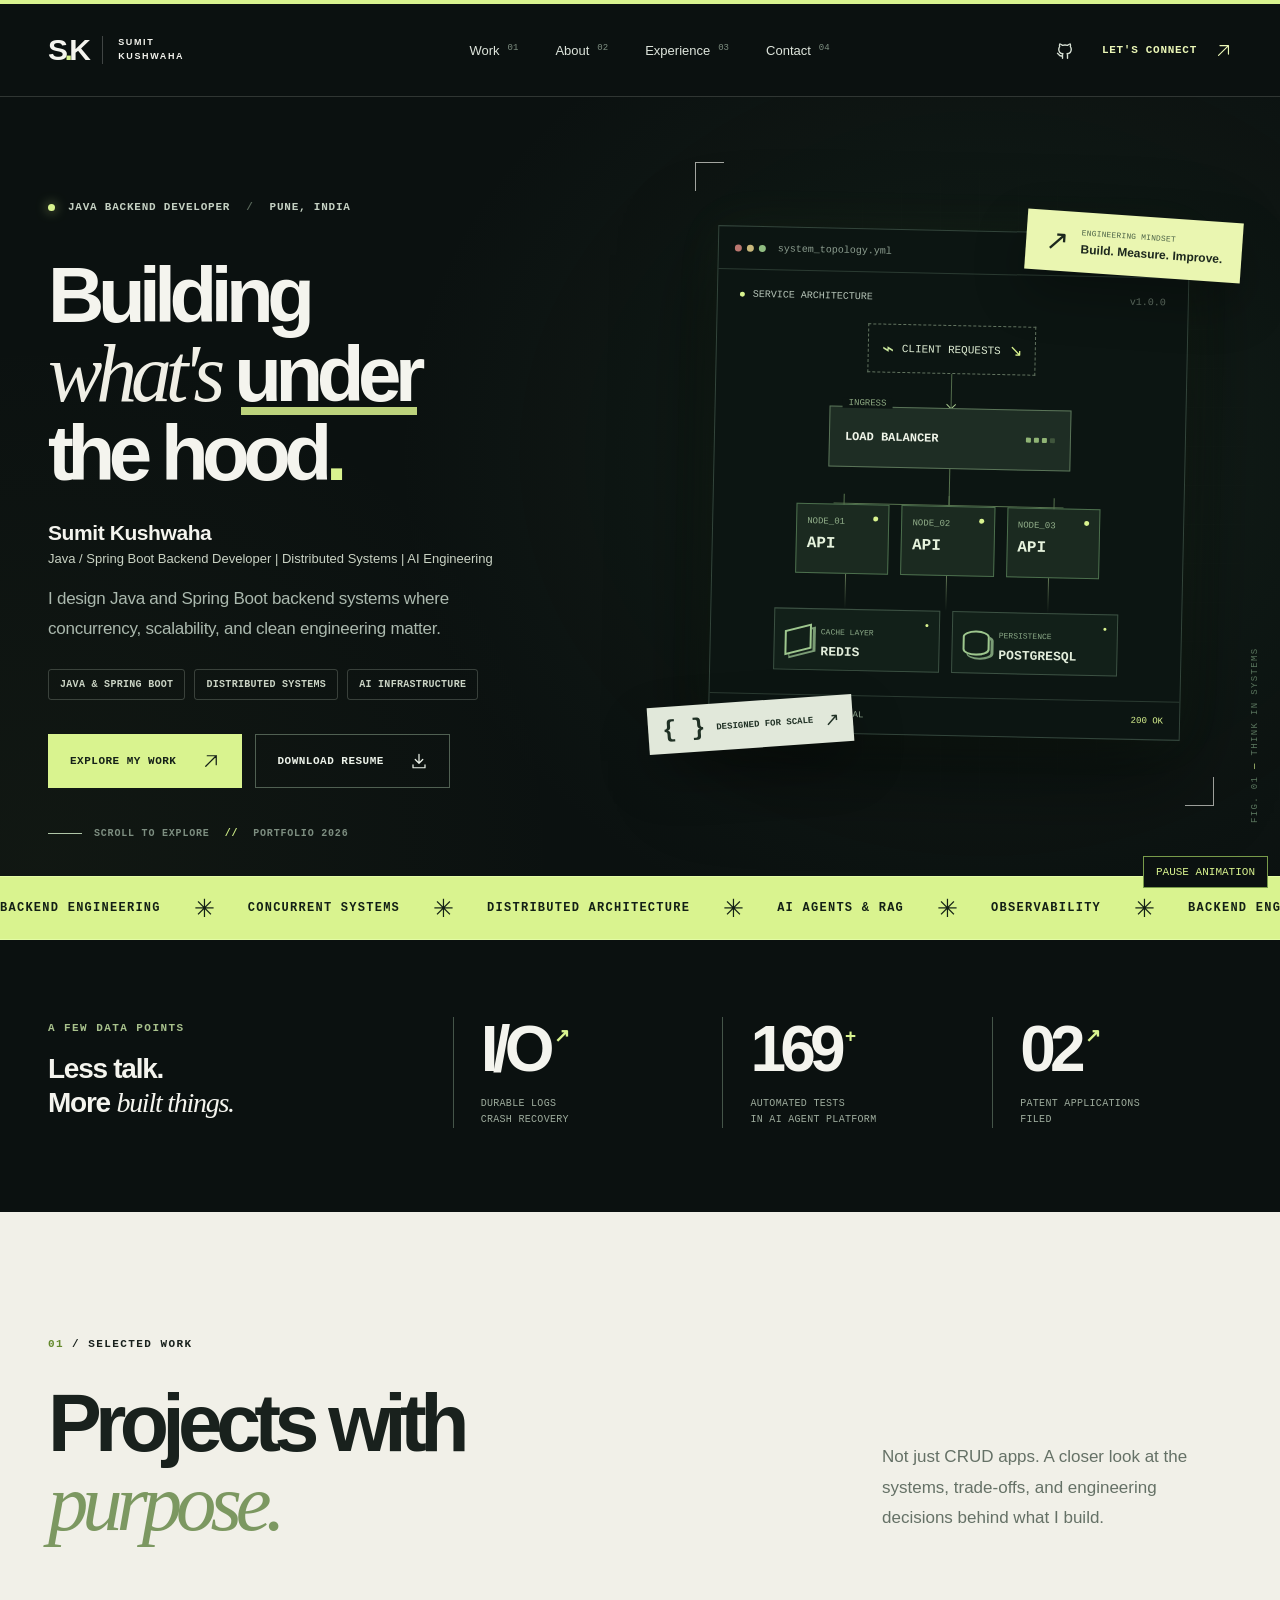
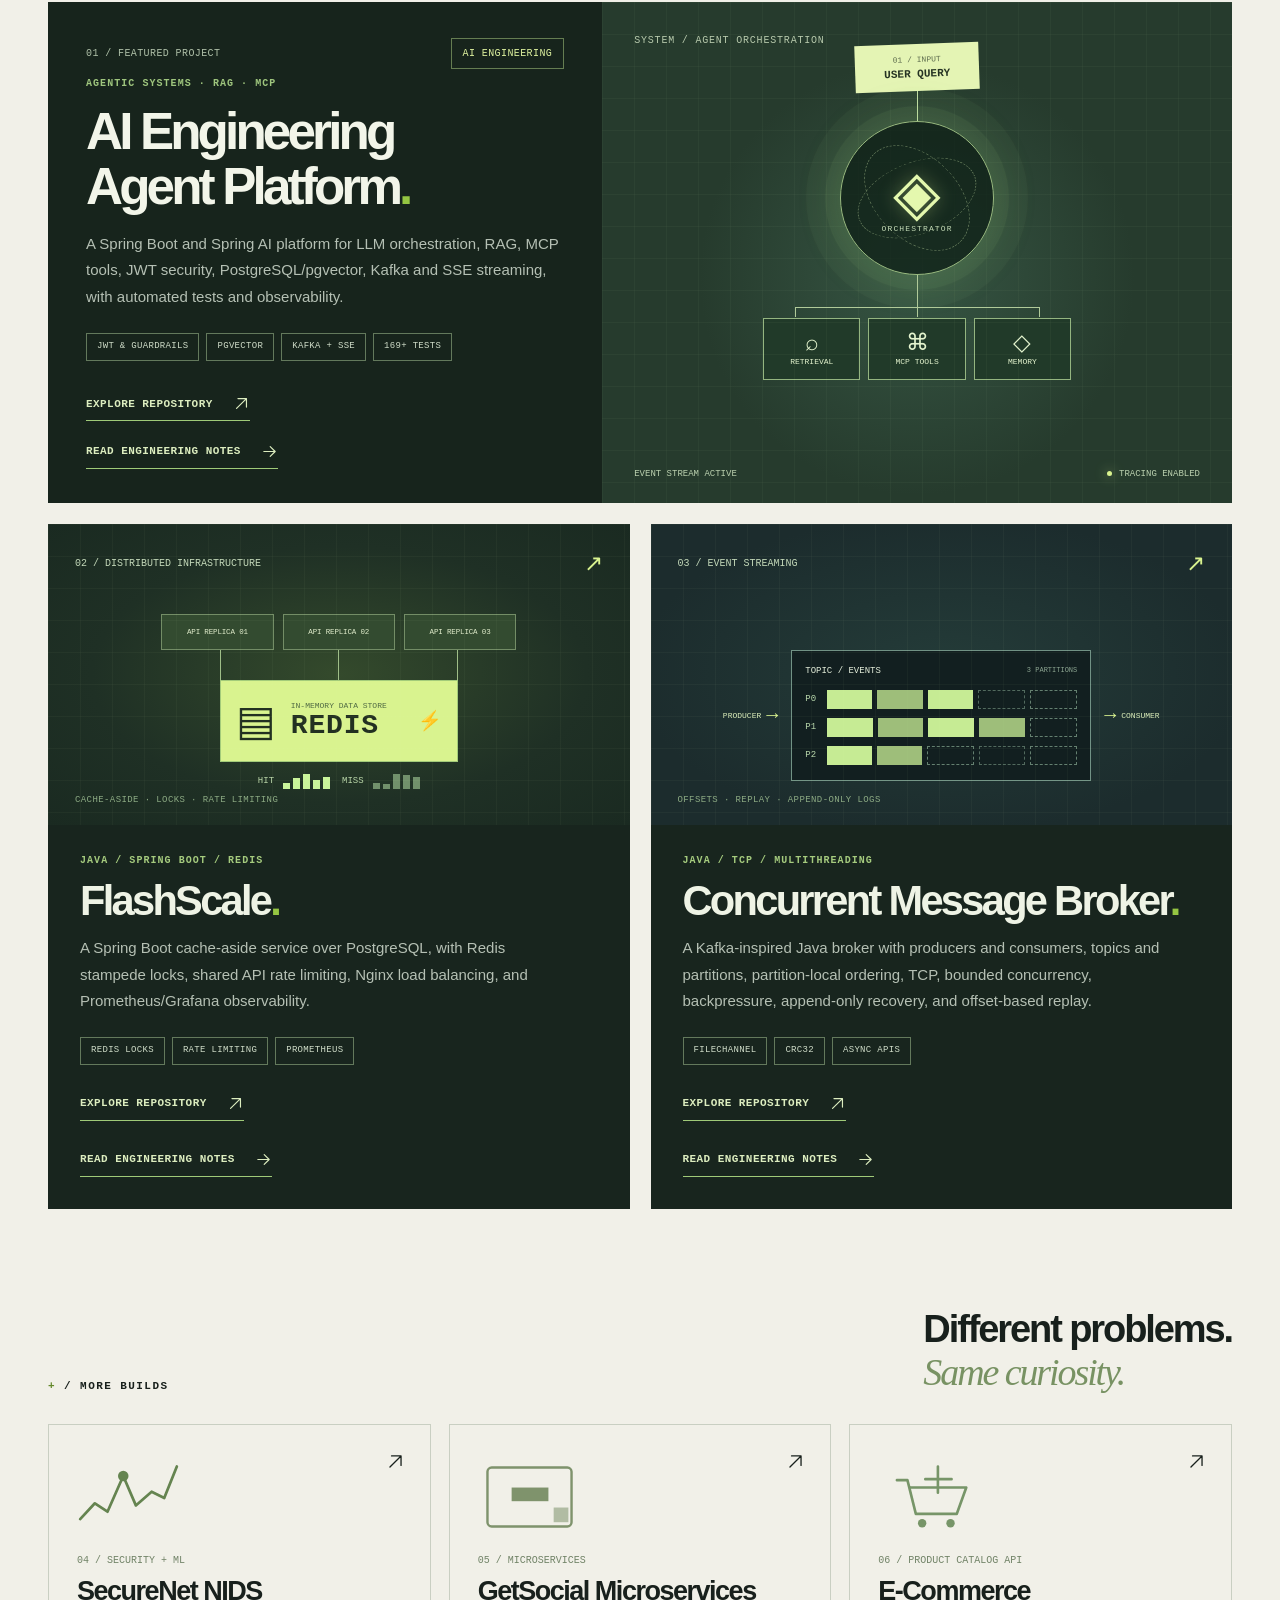
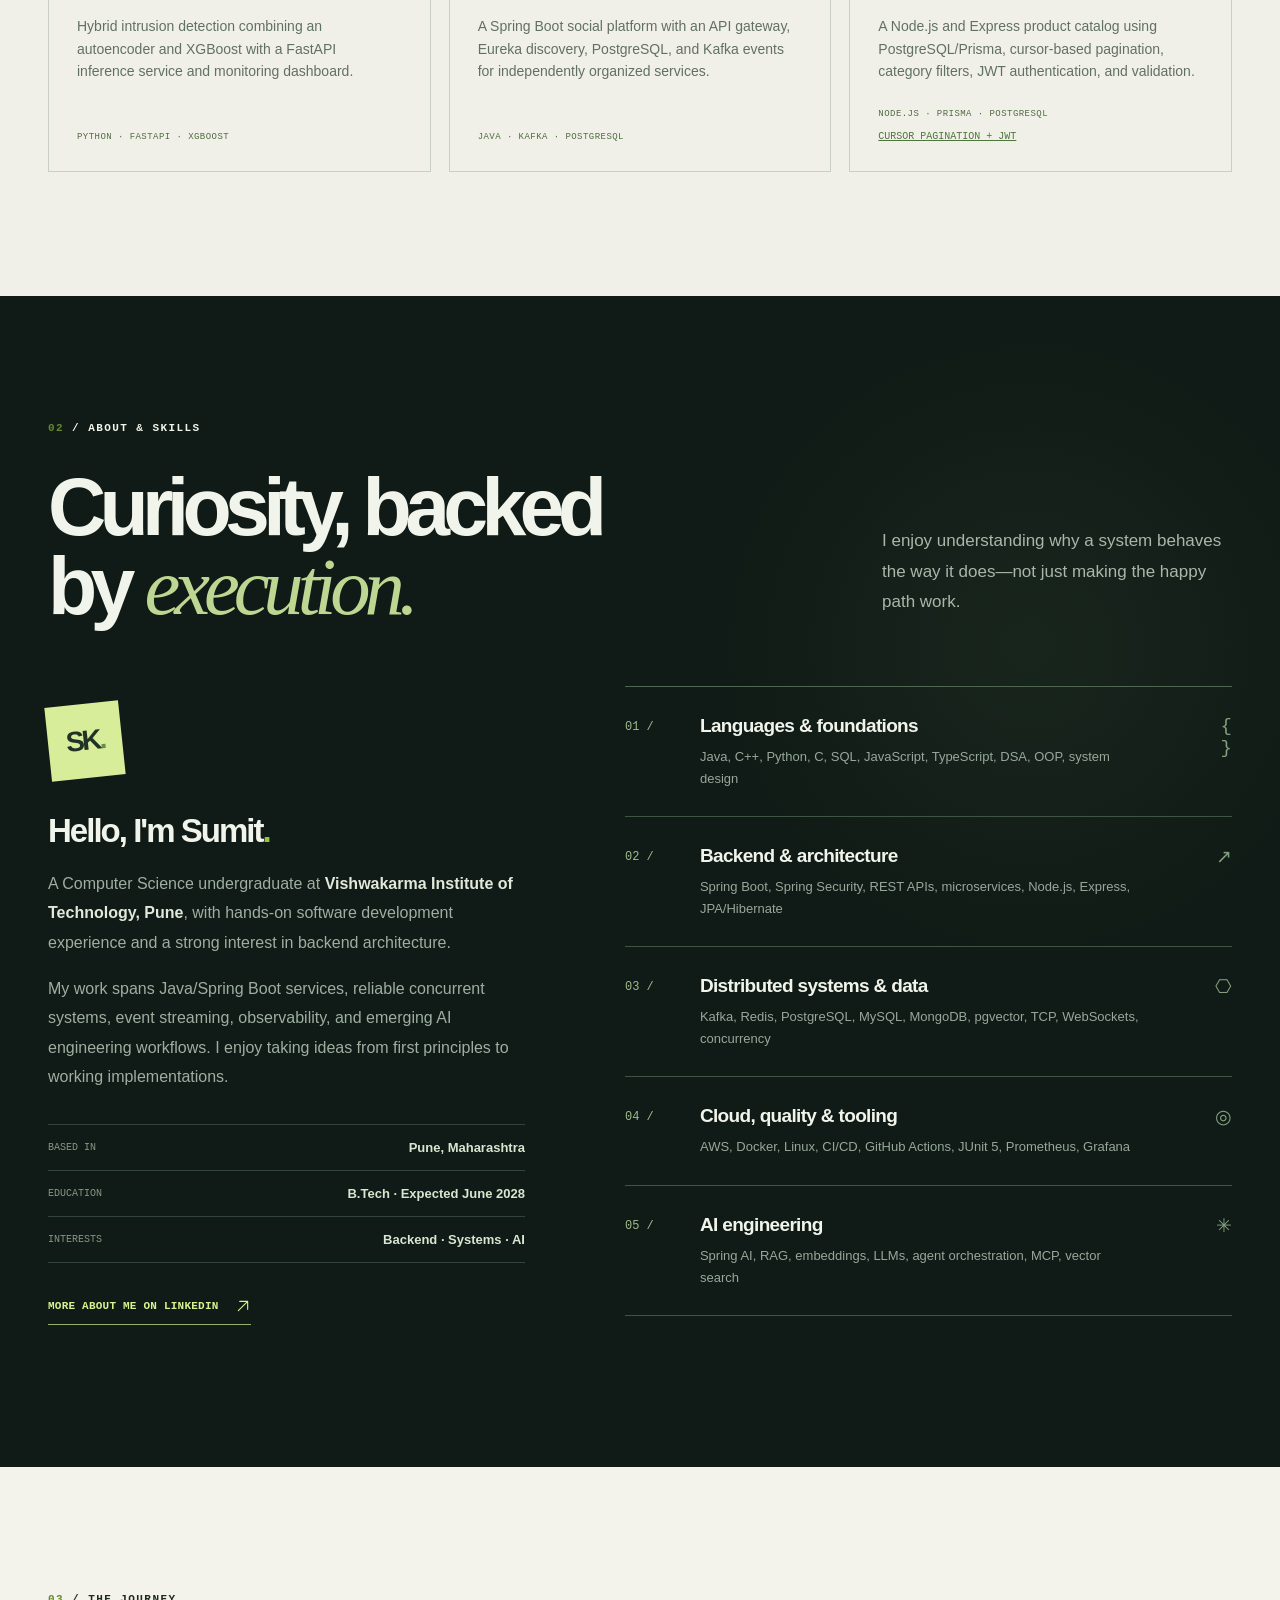
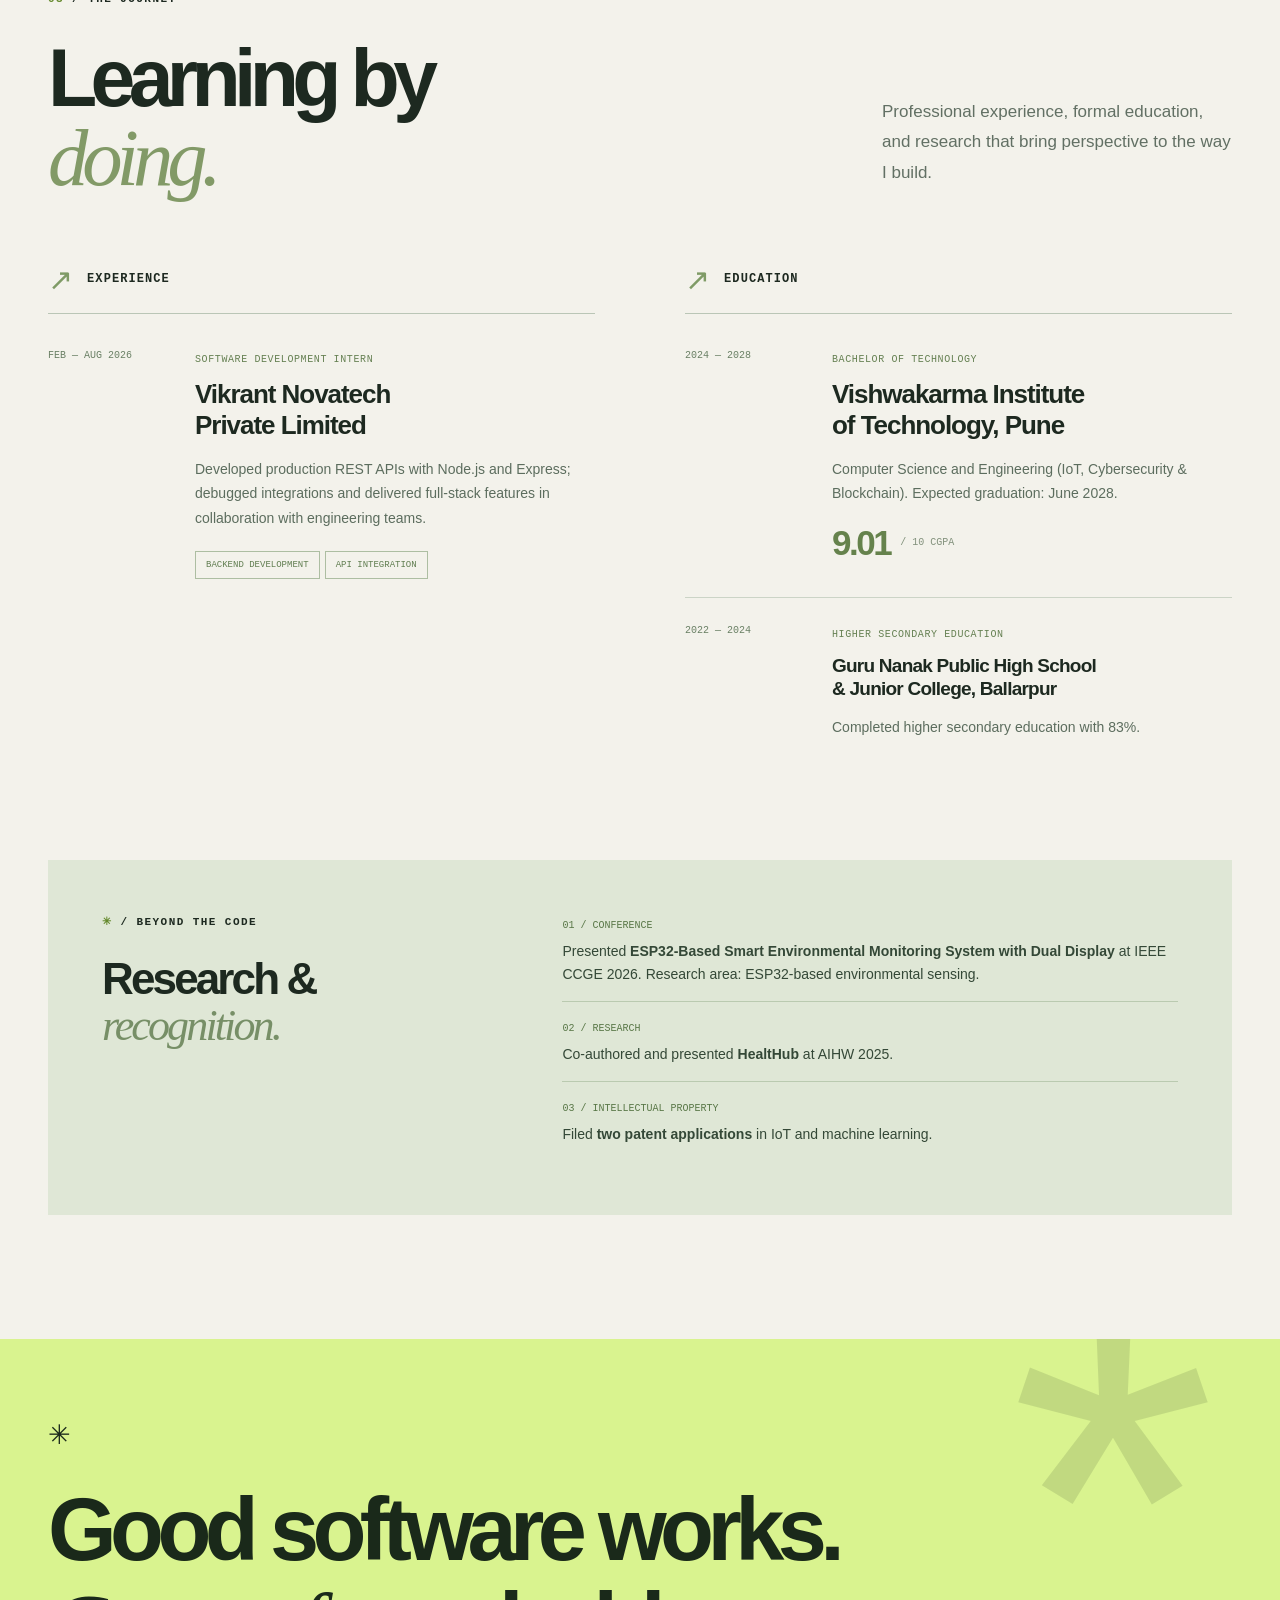
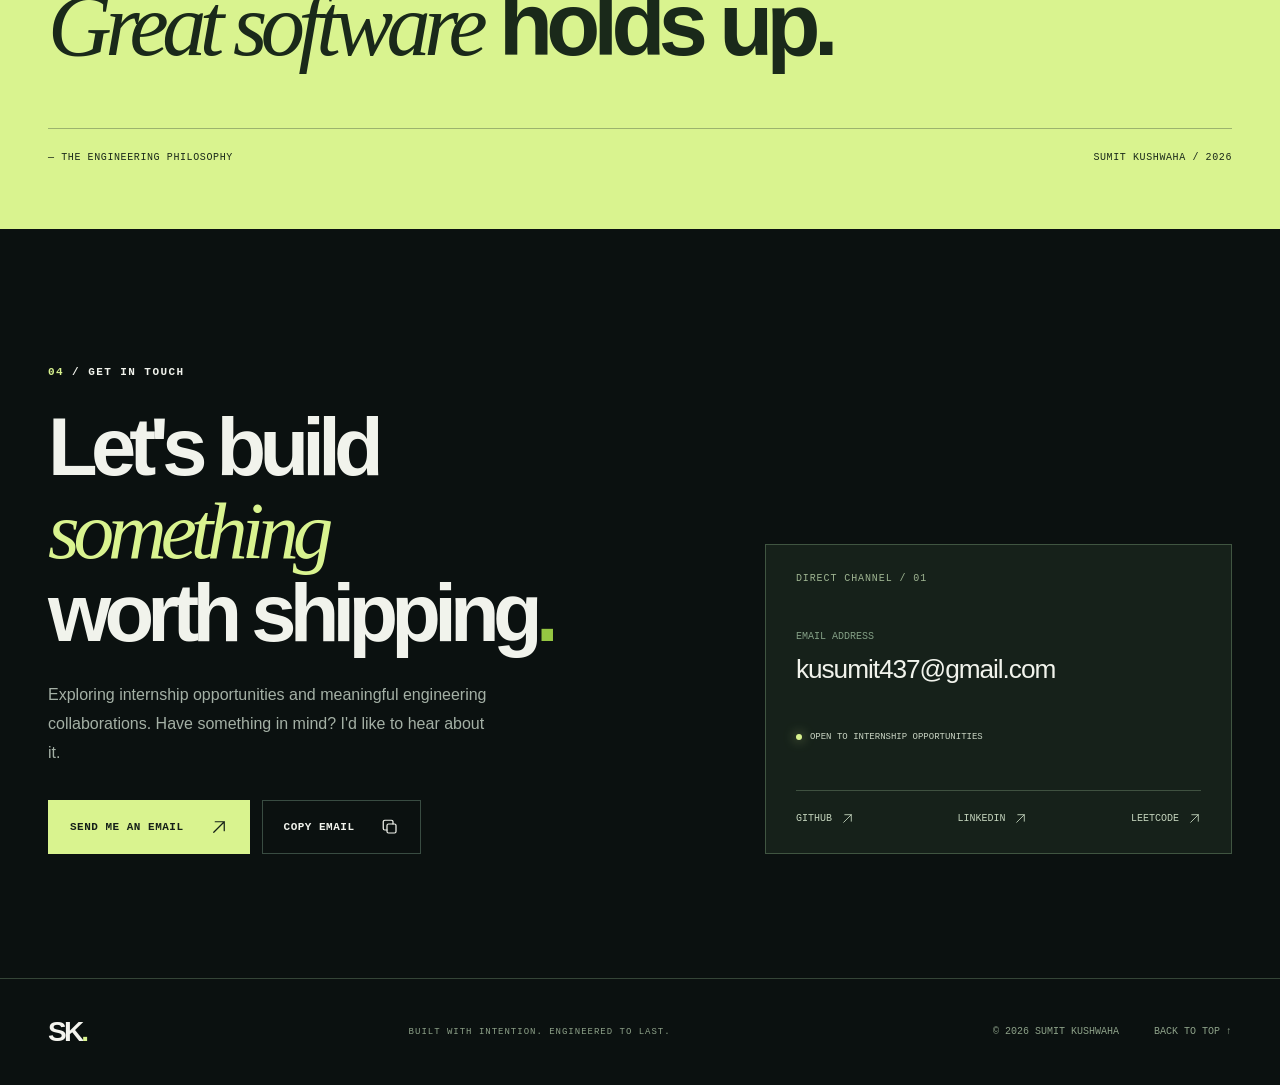
==== commit c24ac25d: "Refactor portfolio content management and update project selection - Removed the entire repository i" ====
--- a/index.html
+++ b/index.html
@@ -4,8 +4,8 @@
   <meta charset="UTF-8" />
   <meta name="viewport" content="width=device-width, initial-scale=1" />
   <meta name="theme-color" content="#0b1110" />
-  <title>Sumit Kushwaha | Java Backend Developer &amp; Distributed Systems Engineer</title>
-  <meta name="description" content="Official portfolio of Sumit Kushwaha, a Java and Spring Boot backend developer specializing in distributed systems, concurrent programming, and AI engineering. Explore projects, experience, and research." />
+  <!-- content:title --><title>Sumit Kushwaha | Java Backend Developer &amp; Distributed Systems Engineer</title><!-- /content:title -->
+  <!-- content:description --><meta name="description" content="Official portfolio of Sumit Kushwaha, a Java and Spring Boot backend developer specializing in distributed systems, concurrent programming, and AI engineering. Explore projects, experience, and research." /><!-- /content:description -->
   <meta name="author" content="Sumit Kushwaha" />
   <link rel="canonical" href="https://sumit-kushwaha.dev/" />
   <meta property="og:type" content="website" />
@@ -27,7 +27,7 @@
   <link rel="icon" type="image/svg+xml" href="/assets/favicon.svg" />
   <link rel="stylesheet" href="/styles.css?v=2" />
   <script defer src="/script.js?v=2"></script>
-  <script type="application/ld+json">{"@context":"https://schema.org","@graph":[{"@type":"Person","@id":"https://sumit-kushwaha.dev/#person","name":"Sumit Kushwaha","url":"https://sumit-kushwaha.dev/","jobTitle":"Software Developer","sameAs":["https://github.com/Sumit4374","https://www.linkedin.com/in/sumit-kushwaha-a97238331","https://leetcode.com/u/SumitKush1323/"],"alumniOf":{"@type":"CollegeOrUniversity","name":"Vishwakarma Institute of Technology"},"knowsAbout":["Java","Spring Boot","Distributed Systems","System Design","Redis","Concurrency","AI Engineering"]},{"@type":"WebSite","@id":"https://sumit-kushwaha.dev/#website","name":"Sumit Kushwaha | Portfolio","url":"https://sumit-kushwaha.dev/","publisher":{"@id":"https://sumit-kushwaha.dev/#person"}}]}</script>
+  <!-- content:identity-schema --><script type="application/ld+json">{"@context":"https://schema.org","@graph":[{"@type":"Person","@id":"https://sumit-kushwaha.dev/#person","name":"Sumit Kushwaha","url":"https://sumit-kushwaha.dev/","jobTitle":"Java / Spring Boot Backend Developer","sameAs":["https://github.com/Sumit4374","https://www.linkedin.com/in/sumit-kushwaha-a97238331","https://leetcode.com/u/SumitKush1323/"],"alumniOf":{"@type":"CollegeOrUniversity","name":"Vishwakarma Institute of Technology"},"knowsAbout":["Java","Spring Boot","Distributed Systems","Concurrency","System Design","Redis","AI Engineering"]},{"@type":"WebSite","@id":"https://sumit-kushwaha.dev/#website","name":"Sumit Kushwaha | Portfolio","url":"https://sumit-kushwaha.dev/","publisher":{"@id":"https://sumit-kushwaha.dev/#person"}}]}</script><!-- /content:identity-schema -->
 </head>
 <body>
   <svg class="svg-sprite" aria-hidden="true" xmlns="http://www.w3.org/2000/svg">
@@ -57,8 +57,8 @@
         <a href="#contact">Contact <span>04</span></a>
       </nav>
       <div class="header-actions">
-        <a class="header-social" href="https://github.com/Sumit4374" target="_blank" rel="noopener noreferrer" aria-label="GitHub profile"><svg aria-hidden="true" focusable="false"><use href="#icon-github"/></svg></a>
-        <a class="nav-cta" href="mailto:kusumit437@gmail.com">LET'S CONNECT <svg aria-hidden="true" focusable="false"><use href="#icon-arrow-up-right"/></svg></a>
+        <a class="header-social" data-profile="github" href="https://github.com/Sumit4374" target="_blank" rel="noopener noreferrer" aria-label="GitHub profile"><svg aria-hidden="true" focusable="false"><use href="#icon-github"/></svg></a>
+        <a class="nav-cta" data-contact="email" href="mailto:kusumit437@gmail.com">LET'S CONNECT <svg aria-hidden="true" focusable="false"><use href="#icon-arrow-up-right"/></svg></a>
         <button class="mobile-menu-button" id="menuToggle" aria-controls="mobileNav" aria-expanded="false" aria-label="Open navigation"><svg aria-hidden="true" focusable="false"><use href="#icon-menu"/></svg></button>
       </div>
     </div>
@@ -72,14 +72,14 @@
     <section class="hero section-grid" aria-labelledby="hero-heading">
       <div class="container hero-inner">
         <div class="hero-copy">
-          <div class="hero-eyebrow"><span class="signal-dot"></span> SOFTWARE ENGINEER <span class="eyebrow-divider">/</span> PUNE, INDIA</div>
+          <div class="hero-eyebrow"><span class="signal-dot"></span> JAVA BACKEND DEVELOPER <span class="eyebrow-divider">/</span> PUNE, INDIA</div>
           <p class="hero-display" aria-hidden="true">Building<br/><span class="serif-accent">what's</span> <span class="underlined-word">under</span><br/>the hood<span class="period">.</span></p>
-          <h1 id="hero-heading" class="hero-identity">Sumit Kushwaha <span>Java Backend Developer | Distributed Systems | AI Engineering</span></h1>
+          <!-- content:hero-identity --><h1 id="hero-heading" class="hero-identity">Sumit Kushwaha <span>Java / Spring Boot Backend Developer | Distributed Systems | AI Engineering</span></h1><!-- /content:hero-identity -->
           <p class="hero-lead">I design Java and Spring Boot backend systems where concurrency, scalability, and clean engineering matter.</p>
           <div class="hero-tags" aria-label="Specialties"><span>JAVA & SPRING BOOT</span><span>DISTRIBUTED SYSTEMS</span><span>AI INFRASTRUCTURE</span></div>
           <div class="hero-buttons">
             <a href="#work" class="button button-primary">EXPLORE MY WORK <svg aria-hidden="true" focusable="false"><use href="#icon-arrow-up-right"/></svg></a>
-            <a href="assets/Sumit_Kushwaha_Resume.pdf" download="Sumit_Kushwaha_Resume.pdf" class="button button-ghost">DOWNLOAD RESUME <svg aria-hidden="true" focusable="false"><use href="#icon-download"/></svg></a>
+            <a data-contact="resume" href="/assets/Sumit_Kushwaha_Resume.pdf" download="Sumit_Kushwaha_Resume.pdf" class="button button-ghost">DOWNLOAD RESUME <svg aria-hidden="true" focusable="false"><use href="#icon-download"/></svg></a>
           </div>
           <div class="hero-bottom"><span class="scroll-line"></span><span>SCROLL TO EXPLORE</span><span class="hero-bottom-slash">//</span><span>PORTFOLIO 2026</span></div>
         </div>
@@ -112,7 +112,7 @@
 
     <section class="metrics-section container" aria-label="Engineering highlights">
       <div class="metrics-intro"><span class="small-kicker">A FEW DATA POINTS</span><p>Less talk.<br/>More <em>built things.</em></p></div>
-      <div class="metric"><span class="metric-number">24<span>↗</span></span><span class="metric-label">REPOSITORIES<br/>IN THE ARCHIVE</span></div>
+      <!-- content:engineering-highlight --><div class="metric"><span class="metric-number">I/O<span>↗</span></span><span class="metric-label">DURABLE LOGS<br/>CRASH RECOVERY</span></div><!-- /content:engineering-highlight -->
       <div class="metric"><span class="metric-number">169<span>+</span></span><span class="metric-label">AUTOMATED TESTS<br/>IN AI AGENT PLATFORM</span></div>
       <div class="metric"><span class="metric-number">02<span>↗</span></span><span class="metric-label">PATENT APPLICATIONS<br/>FILED</span></div>
     </section>
@@ -121,32 +121,31 @@
       <div class="container">
         <div class="section-heading reveal"><div><p class="kicker"><span>01</span> / SELECTED WORK</p><h2>Projects with<br/><span class="serif-accent">purpose.</span></h2></div><p class="section-description">Not just CRUD apps. A closer look at the systems, trade-offs, and engineering decisions behind what I build.</p></div>
         <div class="featured-projects">
-          <article class="project-card project-card-hero reveal">
-            <div class="project-story"><div class="project-topline"><span class="project-index">01 / FEATURED PROJECT</span><span class="project-category">AI ENGINEERING</span></div><div><span class="project-mini-title">AGENTIC SYSTEMS · RAG · MCP</span><h3>AI Engineering<br/>Agent Platform<span class="dot">.</span></h3><p>Designed a Spring Boot platform for AI agents, retrieval-augmented generation, multi-step tool execution, and traceable LLM workflows.</p><div class="project-highlights"><span>JWT & GUARDRAILS</span><span>PGVECTOR</span><span>KAFKA + SSE</span><span>169+ TESTS</span></div></div><a class="project-link" href="https://github.com/Sumit4374/AI-Engineering-Agent-Platform" target="_blank" rel="noopener noreferrer"><span class="sr-only">AI Engineering Agent Platform: </span>EXPLORE REPOSITORY <svg aria-hidden="true" focusable="false"><use href="#icon-arrow-up-right"/></svg></a><a class="project-link project-detail-link" href="/projects/ai-engineering-agent-platform/">READ ENGINEERING NOTES <span class="sr-only">for AI Engineering Agent Platform</span> <svg aria-hidden="true"><use href="#icon-arrow-right"/></svg></a></div>
+          <article class="project-card project-card-hero reveal" data-project="ai-engineering-agent-platform">
+            <div class="project-story"><!-- content:project-ai-engineering-agent-platform --><div class="project-topline"><span class="project-index">01 / FEATURED PROJECT</span><span class="project-category">AI ENGINEERING</span></div><div><span class="project-mini-title">AGENTIC SYSTEMS · RAG · MCP</span><h3>AI Engineering<br/>Agent Platform<span class="dot">.</span></h3><p>A Spring Boot and Spring AI platform for LLM orchestration, RAG, MCP tools, JWT security, PostgreSQL/pgvector, Kafka and SSE streaming, with automated tests and observability.</p><div class="project-highlights"><span>JWT &amp; GUARDRAILS</span><span>PGVECTOR</span><span>KAFKA + SSE</span><span>169+ TESTS</span></div></div><a class="project-link" data-repository-project="ai-engineering-agent-platform" href="https://github.com/Sumit4374/AI-Engineering-Agent-Platform" target="_blank" rel="noopener noreferrer"><span class="sr-only">AI Engineering Agent Platform: </span>EXPLORE REPOSITORY <svg aria-hidden="true" focusable="false"><use href="#icon-arrow-up-right"/></svg></a><a class="project-link project-detail-link" href="/projects/ai-engineering-agent-platform/">READ ENGINEERING NOTES <span class="sr-only">for AI Engineering Agent Platform</span> <svg aria-hidden="true" focusable="false"><use href="#icon-arrow-right"/></svg></a><!-- /content:project-ai-engineering-agent-platform --></div>
             <div class="project-art ai-art"><span class="art-label">SYSTEM / AGENT ORCHESTRATION</span><div class="agent-diagram"><div class="agent-node agent-input"><span>01 / INPUT</span><strong>USER QUERY</strong></div><div class="agent-vertical"></div><div class="agent-node agent-brain"><div class="agent-orbit orbit-one"></div><div class="agent-orbit orbit-two"></div><div class="agent-core">◈</div><span>ORCHESTRATOR</span></div><div class="agent-branches"><span></span><span></span><span></span></div><div class="agent-tools"><div><span>⌕</span><small>RETRIEVAL</small></div><div><span>⌘</span><small>MCP TOOLS</small></div><div><span>◇</span><small>MEMORY</small></div></div></div><div class="art-bottom"><span>EVENT STREAM ACTIVE</span><span><i class="signal-dot"></i> TRACING ENABLED</span></div></div>
           </article>
           <div class="project-duo">
-            <article class="project-card project-card-half reveal"><div class="project-art cache-art"><div class="art-top"><span>02 / DISTRIBUTED INFRASTRUCTURE</span><span>↗</span></div><div class="cache-diagram"><div class="cache-api-line"><span>API REPLICA 01</span><span>API REPLICA 02</span><span>API REPLICA 03</span></div><div class="cache-lines"><span></span><span></span><span></span></div><div class="cache-core"><span class="cache-sigil">▤</span><div><small>IN-MEMORY DATA STORE</small><strong>REDIS</strong></div><span class="cache-bolt">⚡</span></div><div class="cache-metrics"><div><b>HIT</b><span class="small-bars"><i></i><i></i><i></i><i></i><i></i></span></div><div><b>MISS</b><span class="small-bars small-bars-two"><i></i><i></i><i></i><i></i><i></i></span></div></div></div><div class="art-footnote">CACHE-ASIDE · LOCKS · RATE LIMITING</div></div><div class="project-small-body"><p class="project-mini-title">JAVA / SPRING BOOT / REDIS</p><h3>FlashScale<span class="dot">.</span></h3><p>A Spring Boot cache-aside service over PostgreSQL, with three replicas behind Nginx, Redis stampede protection, shared rate limiting, and Prometheus/Grafana observability.</p><div class="project-highlights"><span>REDIS LOCKS</span><span>PROMETHEUS</span><span>K6</span></div><a class="project-link" href="https://github.com/Sumit4374/FlashScale" target="_blank" rel="noopener noreferrer"><span class="sr-only">FlashScale: </span>EXPLORE REPOSITORY <svg aria-hidden="true" focusable="false"><use href="#icon-arrow-up-right"/></svg></a><a class="project-link project-detail-link" href="/projects/flashscale/">READ ENGINEERING NOTES <span class="sr-only">for FlashScale</span> <svg aria-hidden="true"><use href="#icon-arrow-right"/></svg></a></div></article>
-            <article class="project-card project-card-half reveal"><div class="project-art broker-art"><div class="art-top"><span>03 / EVENT STREAMING</span><span>↗</span></div><div class="broker-diagram"><div class="broker-sender"><span>PRODUCER</span><i>→</i></div><div class="broker-partitions"><div class="part-header">TOPIC / EVENTS <span>3 PARTITIONS</span></div><div class="part-row"><span>P0</span><i></i><i></i><i></i><i class="empty"></i><i class="empty"></i></div><div class="part-row"><span>P1</span><i></i><i></i><i></i><i></i><i class="empty"></i></div><div class="part-row"><span>P2</span><i></i><i></i><i class="empty"></i><i class="empty"></i><i class="empty"></i></div></div><div class="broker-receiver"><i>→</i><span>CONSUMER</span></div></div><div class="art-footnote">OFFSETS · REPLAY · APPEND-ONLY LOGS</div></div><div class="project-small-body"><p class="project-mini-title">JAVA / TCP / MULTITHREADING</p><h3>Concurrent Message Broker<span class="dot">.</span></h3><p>A framework-free, Kafka-inspired broker featuring partition ordering, durable log segments, consumer offsets, TCP messaging, backpressure, crash recovery, and consumer replay.</p><div class="project-highlights"><span>FILECHANNEL</span><span>CRC32</span><span>ASYNC APIS</span></div><a class="project-link" href="https://github.com/Sumit4374/Concurrent-Message-Broker" target="_blank" rel="noopener noreferrer"><span class="sr-only">Concurrent Message Broker: </span>EXPLORE REPOSITORY <svg aria-hidden="true" focusable="false"><use href="#icon-arrow-up-right"/></svg></a><a class="project-link project-detail-link" href="/projects/concurrent-message-broker/">READ ENGINEERING NOTES <span class="sr-only">for Concurrent Message Broker</span> <svg aria-hidden="true"><use href="#icon-arrow-right"/></svg></a></div></article>
+            <article class="project-card project-card-half reveal" data-project="flashscale"><div class="project-art cache-art"><div class="art-top"><span>02 / DISTRIBUTED INFRASTRUCTURE</span><span>↗</span></div><div class="cache-diagram"><div class="cache-api-line"><span>API REPLICA 01</span><span>API REPLICA 02</span><span>API REPLICA 03</span></div><div class="cache-lines"><span></span><span></span><span></span></div><div class="cache-core"><span class="cache-sigil">▤</span><div><small>IN-MEMORY DATA STORE</small><strong>REDIS</strong></div><span class="cache-bolt">⚡</span></div><div class="cache-metrics"><div><b>HIT</b><span class="small-bars"><i></i><i></i><i></i><i></i><i></i></span></div><div><b>MISS</b><span class="small-bars small-bars-two"><i></i><i></i><i></i><i></i><i></i></span></div></div></div><div class="art-footnote">CACHE-ASIDE · LOCKS · RATE LIMITING</div></div><div class="project-small-body"><!-- content:project-flashscale --><p class="project-mini-title">JAVA / SPRING BOOT / REDIS</p><h3>FlashScale<span class="dot">.</span></h3><p>A Spring Boot cache-aside service over PostgreSQL, with Redis stampede locks, shared API rate limiting, Nginx load balancing, and Prometheus/Grafana observability.</p><div class="project-highlights"><span>REDIS LOCKS</span><span>RATE LIMITING</span><span>PROMETHEUS</span></div><a class="project-link" data-repository-project="flashscale" href="https://github.com/Sumit4374/FlashScale" target="_blank" rel="noopener noreferrer"><span class="sr-only">FlashScale: </span>EXPLORE REPOSITORY <svg aria-hidden="true" focusable="false"><use href="#icon-arrow-up-right"/></svg></a><a class="project-link project-detail-link" href="/projects/flashscale/">READ ENGINEERING NOTES <span class="sr-only">for FlashScale</span> <svg aria-hidden="true" focusable="false"><use href="#icon-arrow-right"/></svg></a><!-- /content:project-flashscale --></div></article>
+            <article class="project-card project-card-half reveal" data-project="concurrent-message-broker"><div class="project-art broker-art"><div class="art-top"><span>03 / EVENT STREAMING</span><span>↗</span></div><div class="broker-diagram"><div class="broker-sender"><span>PRODUCER</span><i>→</i></div><div class="broker-partitions"><div class="part-header">TOPIC / EVENTS <span>3 PARTITIONS</span></div><div class="part-row"><span>P0</span><i></i><i></i><i></i><i class="empty"></i><i class="empty"></i></div><div class="part-row"><span>P1</span><i></i><i></i><i></i><i></i><i class="empty"></i></div><div class="part-row"><span>P2</span><i></i><i></i><i class="empty"></i><i class="empty"></i><i class="empty"></i></div></div><div class="broker-receiver"><i>→</i><span>CONSUMER</span></div></div><div class="art-footnote">OFFSETS · REPLAY · APPEND-ONLY LOGS</div></div><div class="project-small-body"><!-- content:project-concurrent-message-broker --><p class="project-mini-title">JAVA / TCP / MULTITHREADING</p><h3>Concurrent Message Broker<span class="dot">.</span></h3><p>A Kafka-inspired Java broker with producers and consumers, topics and partitions, partition-local ordering, TCP, bounded concurrency, backpressure, append-only recovery, and offset-based replay.</p><div class="project-highlights"><span>FILECHANNEL</span><span>CRC32</span><span>ASYNC APIS</span></div><a class="project-link" data-repository-project="concurrent-message-broker" href="https://github.com/Sumit4374/Concurrent-Message-Broker" target="_blank" rel="noopener noreferrer"><span class="sr-only">Concurrent Message Broker: </span>EXPLORE REPOSITORY <svg aria-hidden="true" focusable="false"><use href="#icon-arrow-up-right"/></svg></a><a class="project-link project-detail-link" href="/projects/concurrent-message-broker/">READ ENGINEERING NOTES <span class="sr-only">for Concurrent Message Broker</span> <svg aria-hidden="true" focusable="false"><use href="#icon-arrow-right"/></svg></a><!-- /content:project-concurrent-message-broker --></div></article>
           </div>
         </div>
         <div class="more-projects-head reveal"><p class="kicker"><span>+</span> / MORE BUILDS</p><h3>Different problems.<br/><em>Same curiosity.</em></h3></div>
         <div class="mini-project-grid">
-          <a href="https://github.com/Sumit4374/SecureNet-and-NIDS" class="mini-project reveal" target="_blank" rel="noopener noreferrer"><span class="mini-arrow"><svg aria-hidden="true" focusable="false"><use href="#icon-arrow-up-right"/></svg></span><div class="mini-icon mini-icon-nids"><svg viewBox="0 0 98 76" aria-hidden="true"><path d="M3 59 17 44l12 8 15-34 12 28 15-13 12 6 12-30" fill="none" stroke="currentColor" stroke-width="2.6"/><path d="M3 67H96" stroke="currentColor" stroke-opacity=".25"/><circle cx="44" cy="18" r="5" fill="currentColor"/></svg></div><span class="mini-number">04 / SECURITY + ML</span><h3>SecureNet NIDS</h3><p>Network intrusion detection using an autoencoder, XGBoost, and a live monitoring dashboard.</p><span class="mini-tech">PYTHON · FASTAPI · ML</span></a>
-          <a href="https://github.com/Sumit4374?tab=repositories&amp;q=Smart_Campus_Facility" class="mini-project reveal" target="_blank" rel="noopener noreferrer"><span class="mini-arrow"><svg aria-hidden="true" focusable="false"><use href="#icon-arrow-up-right"/></svg></span><div class="mini-icon mini-icon-campus"><svg viewBox="0 0 98 76" aria-hidden="true"><rect x="9" y="10" width="80" height="56" rx="4" stroke="currentColor" stroke-width="2.3" fill="none"/><path d="M9 26h80M29 26v40M49 26v40M69 26v40M9 45h80" stroke="currentColor" stroke-opacity=".4"/><rect x="32" y="29" width="35" height="13" fill="currentColor"/><rect x="72" y="48" width="14" height="14" fill="currentColor" opacity=".55"/></svg></div><span class="mini-number">05 / ALGORITHMS</span><h3>Smart Campus Facility</h3><p>Facility booking and waitlist scheduling built around interval trees, heaps, and allocation algorithms. Source is not currently public; browse my GitHub profile.</p><span class="mini-tech">JAVA · SPRING BOOT · REACT</span></a>
-          <article class="mini-project reveal"><a href="https://github.com/Sumit4374/E-Commerce" class="mini-arrow" target="_blank" rel="noopener noreferrer" aria-label="E-Commerce source code"><svg aria-hidden="true" focusable="false"><use href="#icon-arrow-up-right"/></svg></a><div class="mini-icon mini-icon-commerce"><svg viewBox="0 0 98 76" aria-hidden="true"><path d="M18 22h10l8 32h39l9-25H31" stroke="currentColor" stroke-width="2.5" fill="none" stroke-linejoin="round"/><circle cx="42" cy="63" r="4" fill="currentColor"/><circle cx="69" cy="63" r="4" fill="currentColor"/><path d="M45 21h25M57 9v25" stroke="currentColor" stroke-width="2.5"/></svg></div><span class="mini-number">06 / WEB APPLICATION</span><h3>E-Commerce</h3><p>A web commerce project with application source on GitHub. The previous demo is currently unavailable.</p><span class="mini-tech">JAVASCRIPT · WEB</span><span class="mini-demo">DEMO CURRENTLY UNAVAILABLE</span></article>
+          <a data-repository-project="securenet-nids" href="https://github.com/Sumit4374/SecureNet-and-NIDS" class="mini-project reveal" data-project="securenet-nids" target="_blank" rel="noopener noreferrer"><span class="mini-arrow"><svg aria-hidden="true" focusable="false"><use href="#icon-arrow-up-right"/></svg></span><div class="mini-icon mini-icon-nids"><svg viewBox="0 0 98 76" aria-hidden="true"><path d="M3 59 17 44l12 8 15-34 12 28 15-13 12 6 12-30" fill="none" stroke="currentColor" stroke-width="2.6"/><path d="M3 67H96" stroke="currentColor" stroke-opacity=".25"/><circle cx="44" cy="18" r="5" fill="currentColor"/></svg></div><!-- content:secondary-securenet-nids --><span class="mini-number">04 / SECURITY + ML</span><h3>SecureNet NIDS</h3><p>Hybrid intrusion detection combining an autoencoder and XGBoost with a FastAPI inference service and monitoring dashboard.</p><span class="mini-tech">PYTHON · FASTAPI · XGBOOST</span><!-- /content:secondary-securenet-nids --></a>
+          <a data-repository-project="getsocial-microservices" href="https://github.com/Sumit4374/GetSocial--MicroServices-" class="mini-project reveal" data-project="getsocial-microservices" target="_blank" rel="noopener noreferrer"><span class="mini-arrow"><svg aria-hidden="true" focusable="false"><use href="#icon-arrow-up-right"/></svg></span><div class="mini-icon mini-icon-campus"><svg viewBox="0 0 98 76" aria-hidden="true"><rect x="9" y="10" width="80" height="56" rx="4" stroke="currentColor" stroke-width="2.3" fill="none"/><path d="M9 26h80M29 26v40M49 26v40M69 26v40M9 45h80" stroke="currentColor" stroke-opacity=".4"/><rect x="32" y="29" width="35" height="13" fill="currentColor"/><rect x="72" y="48" width="14" height="14" fill="currentColor" opacity=".55"/></svg></div><!-- content:secondary-getsocial-microservices --><span class="mini-number">05 / MICROSERVICES</span><h3>GetSocial Microservices</h3><p>A Spring Boot social platform with an API gateway, Eureka discovery, PostgreSQL, and Kafka events for independently organized services.</p><span class="mini-tech">JAVA · KAFKA · POSTGRESQL</span><!-- /content:secondary-getsocial-microservices --></a>
+          <article class="mini-project reveal" data-project="e-commerce"><a data-repository-project="e-commerce" href="https://github.com/Sumit4374/E-Commerce" class="mini-arrow" target="_blank" rel="noopener noreferrer" aria-label="E-Commerce source code"><svg aria-hidden="true" focusable="false"><use href="#icon-arrow-up-right"/></svg></a><div class="mini-icon mini-icon-commerce"><svg viewBox="0 0 98 76" aria-hidden="true"><path d="M18 22h10l8 32h39l9-25H31" stroke="currentColor" stroke-width="2.5" fill="none" stroke-linejoin="round"/><circle cx="42" cy="63" r="4" fill="currentColor"/><circle cx="69" cy="63" r="4" fill="currentColor"/><path d="M45 21h25M57 9v25" stroke="currentColor" stroke-width="2.5"/></svg></div><!-- content:secondary-e-commerce --><span class="mini-number">06 / PRODUCT CATALOG API</span><h3>E-Commerce</h3><p>A Node.js and Express product catalog using PostgreSQL/Prisma, cursor-based pagination, category filters, JWT authentication, and validation.</p><span class="mini-tech">NODE.JS · PRISMA · POSTGRESQL</span><span class="mini-demo">CURSOR PAGINATION + JWT</span><!-- /content:secondary-e-commerce --></article>
         </div>
-        <div class="repo-explorer reveal" id="repositories"><div class="repo-explorer-heading"><div><p class="kicker"><span>//</span> / OPEN SOURCE ARCHIVE</p><h3>Go beyond the highlights<span class="dot">.</span></h3><p>Browse a 24-project snapshot from my GitHub profile. Source availability is noted in the archive.</p></div><button id="toggleRepos" class="button button-outline" aria-expanded="false" aria-controls="repoDrawer">BROWSE ALL REPOSITORIES <svg aria-hidden="true" focusable="false"><use href="#icon-arrow-right"/></svg></button></div><noscript><p>Explore all repositories on <a class="inline-arrow" href="https://github.com/Sumit4374?tab=repositories">Sumit Kushwaha’s GitHub profile</a>.</p></noscript><div id="repoDrawer" class="repo-drawer" hidden><div class="repo-toolbar"><label class="repo-search"><svg aria-hidden="true" focusable="false"><use href="#icon-search"/></svg><input id="repoSearch" type="search" autocomplete="off" placeholder="Search repositories..." aria-label="Search repositories" /></label><div class="repo-filters" role="group" aria-label="Filter repositories by language"><button class="filter-button active" data-filter="all" aria-pressed="true">ALL</button><button class="filter-button" data-filter="Java" aria-pressed="false">JAVA</button><button class="filter-button" data-filter="TypeScript" aria-pressed="false">TYPESCRIPT</button><button class="filter-button" data-filter="other" aria-pressed="false">OTHER</button></div></div><p class="repo-result-count" id="repoCount" aria-live="polite" aria-atomic="true"></p><div id="repoGrid" class="repo-grid"></div><p id="repoEmpty" class="repo-empty" hidden>No repositories match your search.</p></div></div>
       </div>
     </section>
 
-    <section id="about" class="about-section section-pad"><div class="container"><div class="section-heading reveal"><div><p class="kicker"><span>02</span> / ABOUT & SKILLS</p><h2>Curiosity, backed<br/>by <span class="serif-accent">execution.</span></h2></div><p class="section-description">I enjoy understanding why a system behaves the way it does—not just making the happy path work.</p></div><div class="about-grid"><div class="about-intro reveal"><span class="avatar-monogram">SK<span class="monogram-dot">.</span></span><h3>Hello, I'm Sumit<span class="dot">.</span></h3><p>A Computer Science undergraduate at <strong>Vishwakarma Institute of Technology, Pune</strong>, with hands-on software development experience and a strong interest in backend architecture.</p><p>My work spans Java/Spring Boot services, reliable concurrent systems, event streaming, observability, and emerging AI engineering workflows. I enjoy taking ideas from first principles to working implementations.</p><div class="about-facts"><div><span>BASED IN</span><strong>Pune, Maharashtra</strong></div><div><span>EDUCATION</span><strong>B.Tech · Expected June 2028</strong></div><div><span>INTERESTS</span><strong>Backend · Systems · AI</strong></div></div><a href="https://www.linkedin.com/in/sumit-kushwaha-a97238331" target="_blank" rel="noopener noreferrer" class="inline-arrow">MORE ABOUT ME ON LINKEDIN <svg aria-hidden="true" focusable="false"><use href="#icon-arrow-up-right"/></svg></a></div><div class="skill-stack reveal"><div class="skill-row"><span class="skill-count">01 /</span><div><h4>Languages & foundations</h4><p>Java, C++, Python, C, SQL, JavaScript, TypeScript, DSA, OOP, system design</p></div><span class="skill-decor">{ }</span></div><div class="skill-row"><span class="skill-count">02 /</span><div><h4>Backend & architecture</h4><p>Spring Boot, Spring Security, REST APIs, microservices, Node.js, Express, JPA/Hibernate</p></div><span class="skill-decor">↗</span></div><div class="skill-row"><span class="skill-count">03 /</span><div><h4>Distributed systems & data</h4><p>Kafka, Redis, PostgreSQL, MySQL, MongoDB, pgvector, TCP, WebSockets, concurrency</p></div><span class="skill-decor">⎔</span></div><div class="skill-row"><span class="skill-count">04 /</span><div><h4>Cloud, quality & tooling</h4><p>AWS, Docker, Linux, CI/CD, GitHub Actions, JUnit 5, Prometheus, Grafana</p></div><span class="skill-decor">◎</span></div><div class="skill-row"><span class="skill-count">05 /</span><div><h4>AI engineering</h4><p>Spring AI, RAG, embeddings, LLMs, agent orchestration, MCP, vector search</p></div><span class="skill-decor">✳</span></div></div></div></div></section>
+    <section id="about" class="about-section section-pad"><div class="container"><div class="section-heading reveal"><div><p class="kicker"><span>02</span> / ABOUT & SKILLS</p><h2>Curiosity, backed<br/>by <span class="serif-accent">execution.</span></h2></div><p class="section-description">I enjoy understanding why a system behaves the way it does—not just making the happy path work.</p></div><div class="about-grid"><div class="about-intro reveal"><span class="avatar-monogram">SK<span class="monogram-dot">.</span></span><h3>Hello, I'm Sumit<span class="dot">.</span></h3><p>A Computer Science undergraduate at <strong>Vishwakarma Institute of Technology, Pune</strong>, with hands-on software development experience and a strong interest in backend architecture.</p><p>My work spans Java/Spring Boot services, reliable concurrent systems, event streaming, observability, and emerging AI engineering workflows. I enjoy taking ideas from first principles to working implementations.</p><div class="about-facts"><div><span>BASED IN</span><strong>Pune, Maharashtra</strong></div><div><span>EDUCATION</span><strong>B.Tech · Expected June 2028</strong></div><div><span>INTERESTS</span><strong>Backend · Systems · AI</strong></div></div><a data-profile="linkedin" href="https://www.linkedin.com/in/sumit-kushwaha-a97238331" target="_blank" rel="noopener noreferrer" class="inline-arrow">MORE ABOUT ME ON LINKEDIN <svg aria-hidden="true" focusable="false"><use href="#icon-arrow-up-right"/></svg></a></div><div class="skill-stack reveal"><div class="skill-row"><span class="skill-count">01 /</span><div><h4>Languages & foundations</h4><p>Java, C++, Python, C, SQL, JavaScript, TypeScript, DSA, OOP, system design</p></div><span class="skill-decor">{ }</span></div><div class="skill-row"><span class="skill-count">02 /</span><div><h4>Backend & architecture</h4><p>Spring Boot, Spring Security, REST APIs, microservices, Node.js, Express, JPA/Hibernate</p></div><span class="skill-decor">↗</span></div><div class="skill-row"><span class="skill-count">03 /</span><div><h4>Distributed systems & data</h4><p>Kafka, Redis, PostgreSQL, MySQL, MongoDB, pgvector, TCP, WebSockets, concurrency</p></div><span class="skill-decor">⎔</span></div><div class="skill-row"><span class="skill-count">04 /</span><div><h4>Cloud, quality & tooling</h4><p>AWS, Docker, Linux, CI/CD, GitHub Actions, JUnit 5, Prometheus, Grafana</p></div><span class="skill-decor">◎</span></div><div class="skill-row"><span class="skill-count">05 /</span><div><h4>AI engineering</h4><p>Spring AI, RAG, embeddings, LLMs, agent orchestration, MCP, vector search</p></div><span class="skill-decor">✳</span></div></div></div></div></section>
 
-    <section id="experience" class="experience-section section-pad"><div class="container"><div class="section-heading reveal"><div><p class="kicker"><span>03</span> / THE JOURNEY</p><h2>Learning by<br/><span class="serif-accent">doing.</span></h2></div><p class="section-description">Professional experience, formal education, and research that bring perspective to the way I build.</p></div><div class="journey-grid"><div class="journey-column"><h3 class="journey-heading"><span class="journey-symbol">↗</span> EXPERIENCE</h3><article class="journey-item reveal"><div class="journey-date">FEB — AUG 2026</div><div class="journey-detail"><span class="journey-type">SOFTWARE DEVELOPMENT INTERN</span><h4>Vikrant Novatech<br/>Private Limited</h4><p>Developed production REST APIs with Node.js and Express; debugged integrations and delivered full-stack features in collaboration with engineering teams.</p><span class="journey-tag">BACKEND DEVELOPMENT</span><span class="journey-tag">API INTEGRATION</span></div></article></div><div class="journey-column"><h3 class="journey-heading"><span class="journey-symbol">↗</span> EDUCATION</h3><article class="journey-item reveal"><div class="journey-date">2024 — 2028</div><div class="journey-detail"><span class="journey-type">BACHELOR OF TECHNOLOGY</span><h4>Vishwakarma Institute<br/>of Technology, Pune</h4><p>Computer Science and Engineering (IoT, Cybersecurity &amp; Blockchain). Expected graduation: June 2028.</p><div class="gpa-tag"><strong>9.01</strong><span>/ 10 CGPA</span></div></div></article><article class="journey-item journey-item-secondary reveal"><div class="journey-date">2022 — 2024</div><div class="journey-detail"><span class="journey-type">HIGHER SECONDARY EDUCATION</span><h4>Guru Nanak Public High School<br/>& Junior College, Ballarpur</h4><p>Completed higher secondary education with 83%.</p></div></article></div></div><div class="research-panel reveal"><div><p class="kicker"><span>✳</span> / BEYOND THE CODE</p><h3>Research &<br/><em>recognition.</em></h3></div><div class="research-list"><div><span>01 / CONFERENCE</span><p>Presented <strong>ESP32-Based Smart Environmental Monitoring System with Dual Display</strong> at IEEE CCGE 2026.</p></div><div><span>02 / RESEARCH</span><p>Co-authored and presented the <strong>Healthub research paper</strong> at AIHW 2025.</p></div><div><span>03 / INTELLECTUAL PROPERTY</span><p>Filed <strong>two patent applications</strong> in IoT and machine learning.</p></div></div></div></div></section>
+    <section id="experience" class="experience-section section-pad"><div class="container"><div class="section-heading reveal"><div><p class="kicker"><span>03</span> / THE JOURNEY</p><h2>Learning by<br/><span class="serif-accent">doing.</span></h2></div><p class="section-description">Professional experience, formal education, and research that bring perspective to the way I build.</p></div><div class="journey-grid"><div class="journey-column"><h3 class="journey-heading"><span class="journey-symbol">↗</span> EXPERIENCE</h3><article class="journey-item reveal"><div class="journey-date">FEB — AUG 2026</div><div class="journey-detail"><span class="journey-type">SOFTWARE DEVELOPMENT INTERN</span><h4>Vikrant Novatech<br/>Private Limited</h4><p>Developed production REST APIs with Node.js and Express; debugged integrations and delivered full-stack features in collaboration with engineering teams.</p><span class="journey-tag">BACKEND DEVELOPMENT</span><span class="journey-tag">API INTEGRATION</span></div></article></div><div class="journey-column"><h3 class="journey-heading"><span class="journey-symbol">↗</span> EDUCATION</h3><article class="journey-item reveal"><div class="journey-date">2024 — 2028</div><div class="journey-detail"><span class="journey-type">BACHELOR OF TECHNOLOGY</span><h4>Vishwakarma Institute<br/>of Technology, Pune</h4><p>Computer Science and Engineering (IoT, Cybersecurity &amp; Blockchain). Expected graduation: June 2028.</p><div class="gpa-tag"><strong>9.01</strong><span>/ 10 CGPA</span></div></div></article><article class="journey-item journey-item-secondary reveal"><div class="journey-date">2022 — 2024</div><div class="journey-detail"><span class="journey-type">HIGHER SECONDARY EDUCATION</span><h4>Guru Nanak Public High School<br/>& Junior College, Ballarpur</h4><p>Completed higher secondary education with 83%.</p></div></article></div></div><div class="research-panel reveal"><div><p class="kicker"><span>✳</span> / BEYOND THE CODE</p><h3>Research &<br/><em>recognition.</em></h3></div><!-- content:research --><div class="research-list"><div><span>01 / CONFERENCE</span><p>Presented <strong><a href="https://doi.org/10.1109/ccge67142.2026.11581900" target="_blank" rel="noopener noreferrer">ESP32-Based Smart Environmental Monitoring System with Dual Display</a></strong> at IEEE CCGE 2026. Research area: ESP32-based environmental sensing.</p></div><div><span>02 / RESEARCH</span><p>Co-authored and presented <strong>HealtHub</strong> at AIHW 2025.</p></div><div><span>03 / INTELLECTUAL PROPERTY</span><p>Filed <strong>two patent applications</strong> in IoT and machine learning.</p></div></div><!-- /content:research --></div></div></section>
 
     <section class="closing-statement"><div class="container"><span class="closing-spark">✳</span><p>Good software works.<br/><em>Great software</em> holds up.</p><div class="closing-signature"><span>— THE ENGINEERING PHILOSOPHY</span><span>SUMIT KUSHWAHA / 2026</span></div></div></section>
 
-    <section class="contact-section section-pad" id="contact"><div class="container"><p class="kicker"><span>04</span> / GET IN TOUCH</p><div class="contact-grid"><div><h2>Let's build<br/><span class="serif-accent">something</span><br/>worth shipping<span class="dot">.</span></h2><p>Exploring internship opportunities and meaningful engineering collaborations. Have something in mind? I'd like to hear about it.</p><div class="contact-buttons"><a class="button button-primary" href="mailto:kusumit437@gmail.com?subject=Let's%20connect%20%E2%80%94%20portfolio">SEND ME AN EMAIL <svg aria-hidden="true" focusable="false"><use href="#icon-arrow-up-right"/></svg></a><button id="copyEmail" class="button button-outline" type="button" aria-live="polite">COPY EMAIL <svg aria-hidden="true" focusable="false"><use href="#icon-copy"/></svg></button></div></div><div class="contact-card"><span class="contact-card-top">DIRECT CHANNEL / 01</span><div><small>EMAIL ADDRESS</small><a href="mailto:kusumit437@gmail.com" class="contact-email">kusumit437@gmail.com</a></div><div class="contact-status"><span class="signal-dot"></span> OPEN TO INTERNSHIP OPPORTUNITIES</div><div class="contact-social"><a href="https://github.com/Sumit4374" target="_blank" rel="noopener noreferrer">GITHUB <svg aria-hidden="true" focusable="false"><use href="#icon-arrow-up-right"/></svg></a><a href="https://www.linkedin.com/in/sumit-kushwaha-a97238331" target="_blank" rel="noopener noreferrer">LINKEDIN <svg aria-hidden="true" focusable="false"><use href="#icon-arrow-up-right"/></svg></a><a href="https://leetcode.com/u/SumitKush1323/" target="_blank" rel="noopener noreferrer">LEETCODE <svg aria-hidden="true" focusable="false"><use href="#icon-arrow-up-right"/></svg></a></div></div></div></div></section>
+    <section class="contact-section section-pad" id="contact"><div class="container"><p class="kicker"><span>04</span> / GET IN TOUCH</p><div class="contact-grid"><div><h2>Let's build<br/><span class="serif-accent">something</span><br/>worth shipping<span class="dot">.</span></h2><p>Exploring internship opportunities and meaningful engineering collaborations. Have something in mind? I'd like to hear about it.</p><div class="contact-buttons"><a class="button button-primary" data-contact="email" href="mailto:kusumit437@gmail.com?subject=Let's%20connect%20%E2%80%94%20portfolio">SEND ME AN EMAIL <svg aria-hidden="true" focusable="false"><use href="#icon-arrow-up-right"/></svg></a><button data-contact="email-copy" data-email="kusumit437@gmail.com" id="copyEmail" class="button button-outline" type="button" aria-live="polite">COPY EMAIL <svg aria-hidden="true" focusable="false"><use href="#icon-copy"/></svg></button></div></div><div class="contact-card"><span class="contact-card-top">DIRECT CHANNEL / 01</span><div><small>EMAIL ADDRESS</small><a data-contact="email" href="mailto:kusumit437@gmail.com" class="contact-email">kusumit437@gmail.com</a></div><div class="contact-status"><span class="signal-dot"></span> OPEN TO INTERNSHIP OPPORTUNITIES</div><div class="contact-social"><a data-profile="github" href="https://github.com/Sumit4374" target="_blank" rel="noopener noreferrer">GITHUB <svg aria-hidden="true" focusable="false"><use href="#icon-arrow-up-right"/></svg></a><a data-profile="linkedin" href="https://www.linkedin.com/in/sumit-kushwaha-a97238331" target="_blank" rel="noopener noreferrer">LINKEDIN <svg aria-hidden="true" focusable="false"><use href="#icon-arrow-up-right"/></svg></a><a data-profile="leetcode" href="https://leetcode.com/u/SumitKush1323/" target="_blank" rel="noopener noreferrer">LEETCODE <svg aria-hidden="true" focusable="false"><use href="#icon-arrow-up-right"/></svg></a></div></div></div></div></section>
   </main>
 
   <footer class="footer"><div class="container footer-inner"><a href="#top" class="footer-brand" aria-label="SK. Sumit Kushwaha, back to top">SK<span>.</span></a><p>BUILT WITH INTENTION. ENGINEERED TO LAST.</p><div class="footer-right"><span>© <span id="year">2026</span> SUMIT KUSHWAHA</span><a href="#top">BACK TO TOP ↑</a></div></div></footer>
